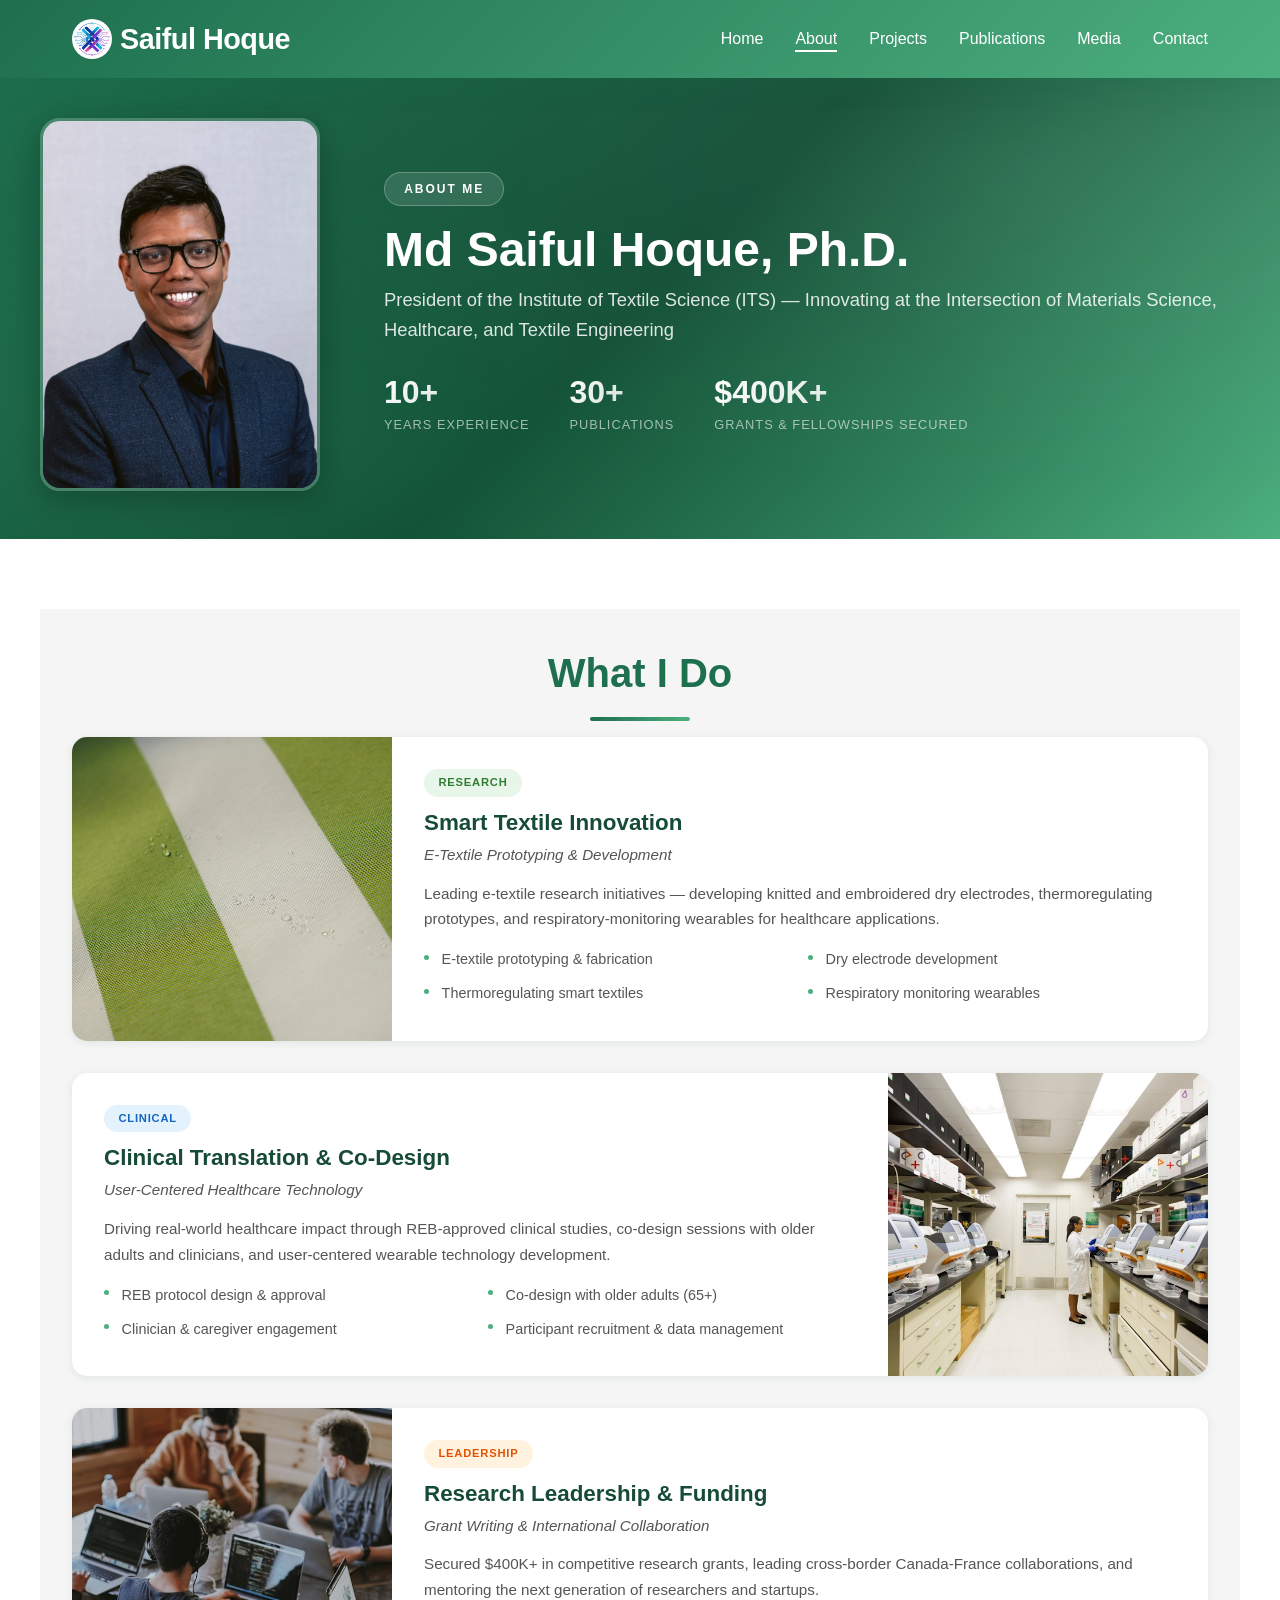
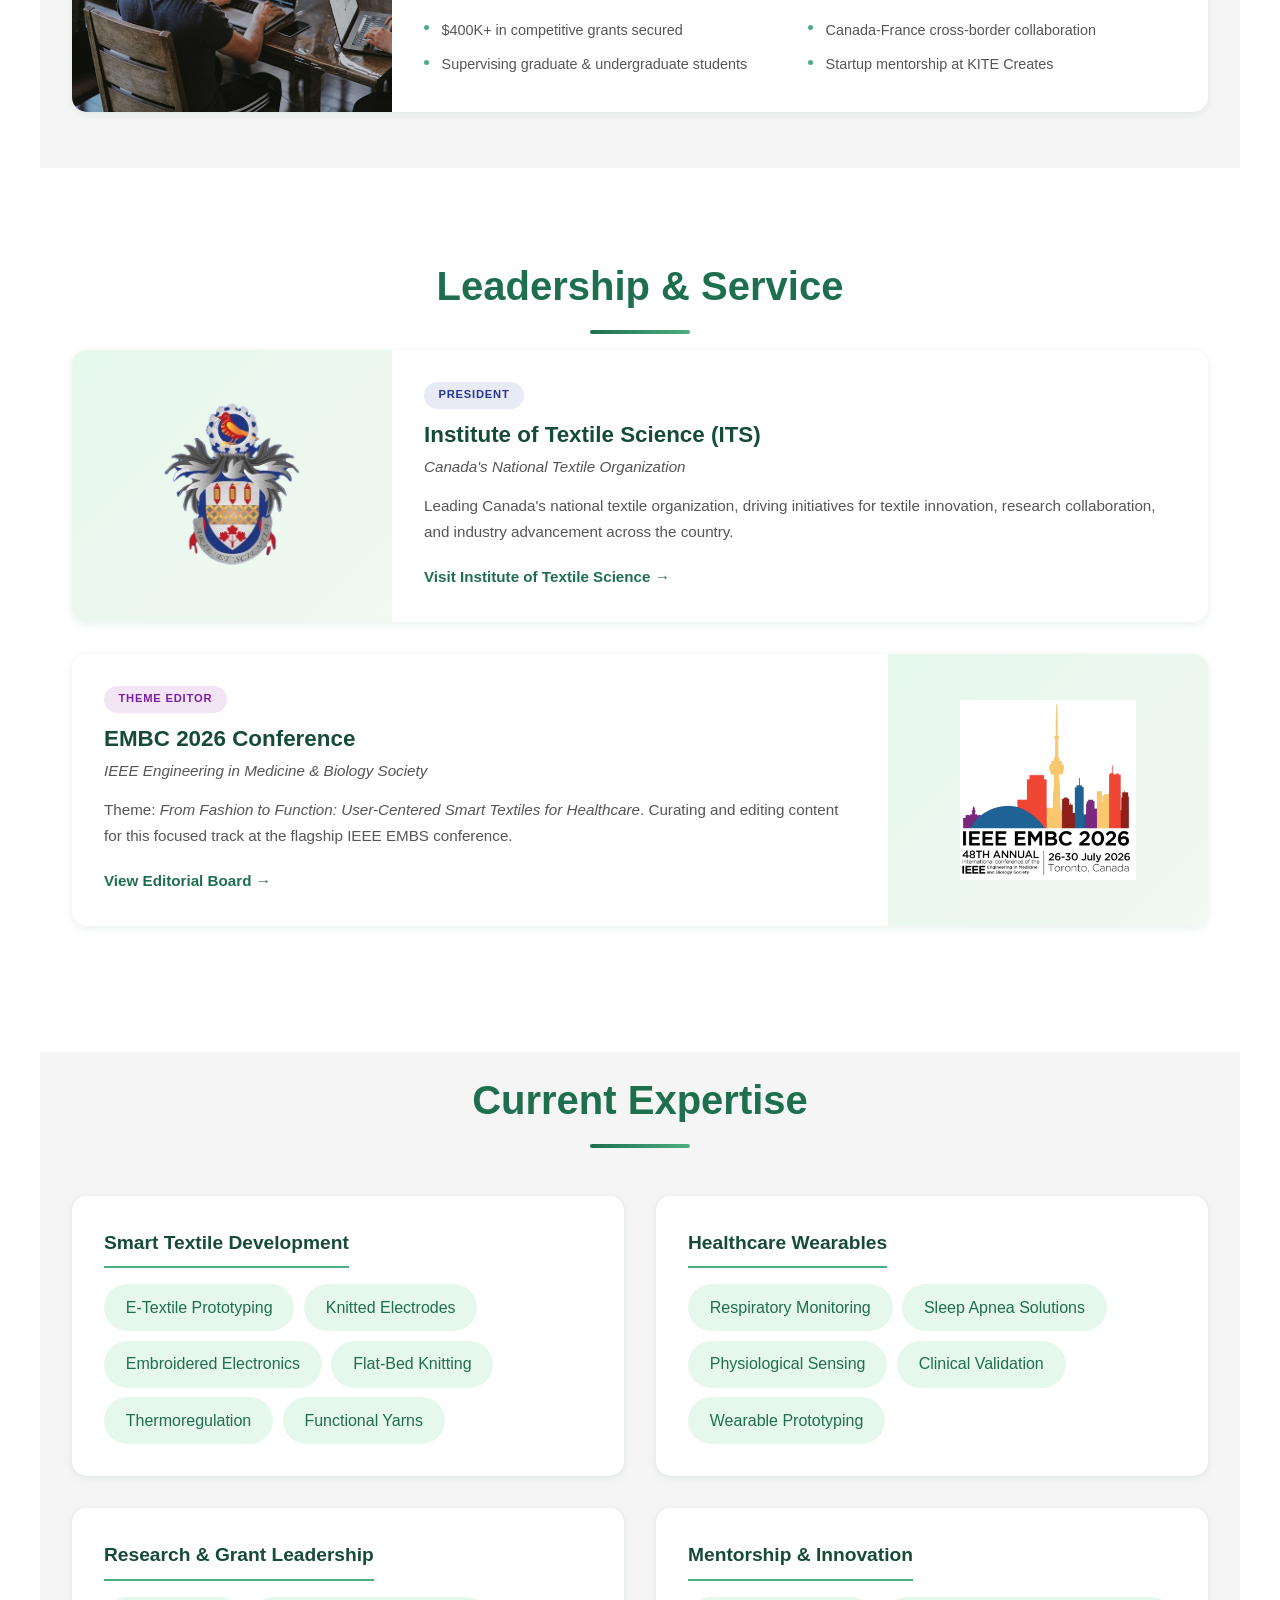
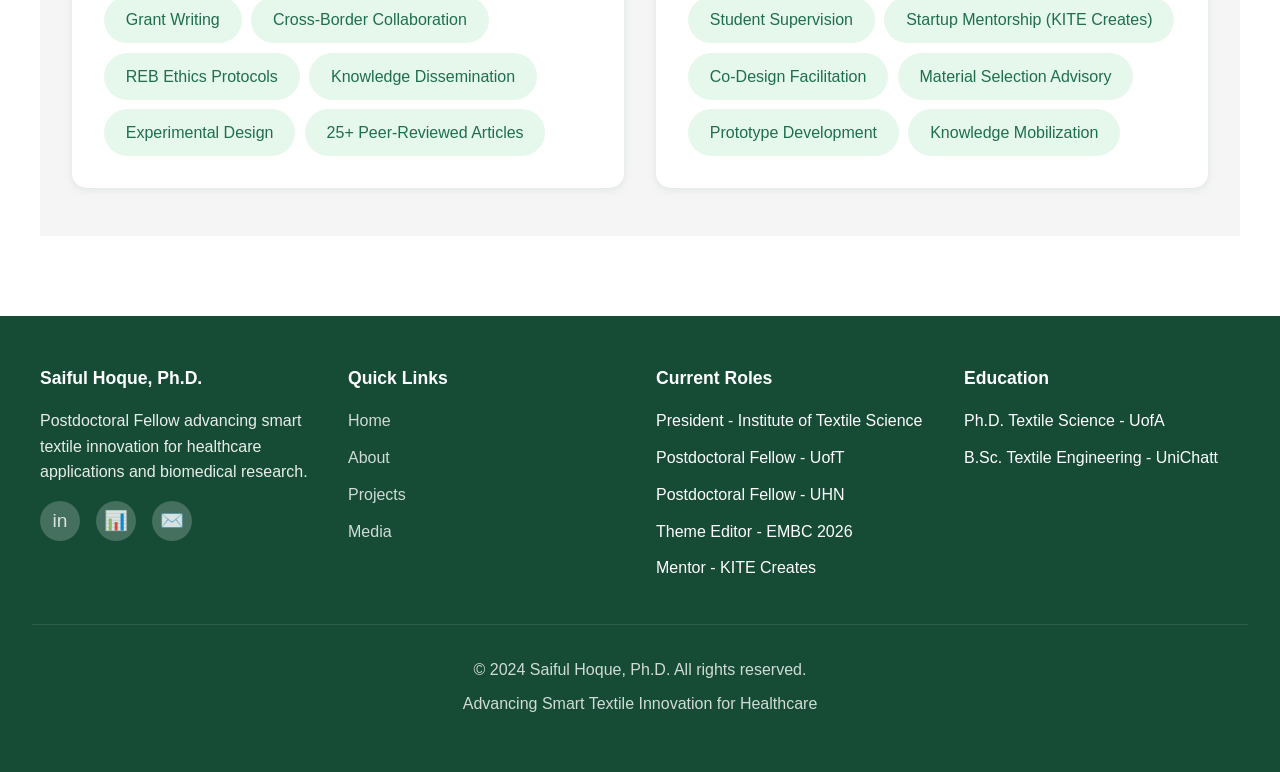
==== about.html @ e669c331 "Remove Research page and nav links" ====
<!DOCTYPE html>
<html lang="en">
<head>
    <meta charset="UTF-8">
    <meta name="viewport" content="width=device-width, initial-scale=1.0">
    <title>About - Saiful Hoque, Ph.D.</title>
    <link rel="stylesheet" href="styles.css">
</head>
<body>
    <header>
        <div class="header-container">
            <a href="index.html" class="logo" style="text-decoration: none; color: white;">
                <img src="images/logo.png" alt="Saiful Hoque Logo" class="logo-icon" style="width: 40px; height: 40px;">
                <span>Saiful Hoque</span>
            </a>
            <nav>
                <ul>
                    <li><a href="index.html">Home</a></li>
                    <li><a href="about.html" class="active">About</a></li>
                    <li><a href="projects.html">Projects</a></li>
                    <li><a href="publications.html">Publications</a></li>
                    <li><a href="media.html">Media</a></li>
                    <li><a href="contact.html">Contact</a></li>
                </ul>
            </nav>
            <div class="menu-toggle" id="menuToggle">
                <span></span>
                <span></span>
                <span></span>
            </div>
        </div>
    </header>

    <section class="about-hero">
        <div class="about-hero-content">
            <div class="about-hero-image">
                <img src="images/headshot.jpg" alt="Md Saiful Hoque, Ph.D.">
            </div>
            <div class="about-hero-text">
                <span class="about-hero-badge">About Me</span>
                <h1>Md Saiful Hoque, Ph.D.</h1>
                <p>President of the Institute of Textile Science (ITS) — Innovating at the Intersection of Materials Science, Healthcare, and Textile Engineering</p>
                <div class="about-hero-stats">
                    <div class="stat-item">
                        <span class="stat-number">10+</span>
                        <span class="stat-label">Years Experience</span>
                    </div>
                    <div class="stat-item">
                        <span class="stat-number">30+</span>
                        <span class="stat-label">Publications</span>
                    </div>
                    <div class="stat-item">
                        <span class="stat-number">$400K+</span>
                        <span class="stat-label">Grants & Fellowships Secured</span>
                    </div>
                </div>
            </div>
        </div>
    </section>

    <section class="about-section page-section">
        <h2 class="section-title">What I Do</h2>

        <div class="about-card">
            <div class="about-card-img">
                <img src="images/whatido-textile.jpg" alt="Smart textile fabric">
            </div>
            <div class="about-card-content">
                <span class="about-card-tag card-tag-research">Research</span>
                <h3>Smart Textile Innovation</h3>
                <p class="about-card-source">E-Textile Prototyping & Development</p>
                <p>Leading e-textile research initiatives — developing knitted and embroidered dry electrodes, thermoregulating prototypes, and respiratory-monitoring wearables for healthcare applications.</p>
                <ul>
                    <li>E-textile prototyping & fabrication</li>
                    <li>Dry electrode development</li>
                    <li>Thermoregulating smart textiles</li>
                    <li>Respiratory monitoring wearables</li>
                </ul>
            </div>
        </div>

        <div class="about-card">
            <div class="about-card-img">
                <img src="images/whatido-clinical.jpg" alt="Clinical research collaboration">
            </div>
            <div class="about-card-content">
                <span class="about-card-tag card-tag-clinical">Clinical</span>
                <h3>Clinical Translation & Co-Design</h3>
                <p class="about-card-source">User-Centered Healthcare Technology</p>
                <p>Driving real-world healthcare impact through REB-approved clinical studies, co-design sessions with older adults and clinicians, and user-centered wearable technology development.</p>
                <ul>
                    <li>REB protocol design & approval</li>
                    <li>Co-design with older adults (65+)</li>
                    <li>Clinician & caregiver engagement</li>
                    <li>Participant recruitment & data management</li>
                </ul>
            </div>
        </div>

        <div class="about-card">
            <div class="about-card-img">
                <img src="images/whatido-research.jpg" alt="Research collaboration">
            </div>
            <div class="about-card-content">
                <span class="about-card-tag card-tag-leadership">Leadership</span>
                <h3>Research Leadership & Funding</h3>
                <p class="about-card-source">Grant Writing & International Collaboration</p>
                <p>Secured $400K+ in competitive research grants, leading cross-border Canada-France collaborations, and mentoring the next generation of researchers and startups.</p>
                <ul>
                    <li>$400K+ in competitive grants secured</li>
                    <li>Canada-France cross-border collaboration</li>
                    <li>Supervising graduate & undergraduate students</li>
                    <li>Startup mentorship at KITE Creates</li>
                </ul>
            </div>
        </div>
    </section>

    <section class="leadership-section page-section">
        <h2 class="section-title">Leadership & Service</h2>

        <div class="about-card">
            <div class="about-card-img about-card-img-logo">
                <img src="images/its-logo.png" alt="Institute of Textile Science">
            </div>
            <div class="about-card-content">
                <span class="about-card-tag card-tag-president">President</span>
                <h3>Institute of Textile Science (ITS)</h3>
                <p class="about-card-source">Canada's National Textile Organization</p>
                <p>Leading Canada's national textile organization, driving initiatives for textile innovation, research collaboration, and industry advancement across the country.</p>
                <a href="https://www.textilesciences.com/" target="_blank" rel="noopener" class="about-card-link">Visit Institute of Textile Science →</a>
            </div>
        </div>

        <div class="about-card">
            <div class="about-card-img about-card-img-logo">
                <img src="images/embc-logo.png" alt="EMBC 2026">
            </div>
            <div class="about-card-content">
                <span class="about-card-tag card-tag-editor">Theme Editor</span>
                <h3>EMBC 2026 Conference</h3>
                <p class="about-card-source">IEEE Engineering in Medicine & Biology Society</p>
                <p>Theme: <em>From Fashion to Function: User-Centered Smart Textiles for Healthcare</em>. Curating and editing content for this focused track at the flagship IEEE EMBS conference.</p>
                <a href="https://embc.embs.org/2026/editorial-board/" target="_blank" rel="noopener" class="about-card-link">View Editorial Board →</a>
            </div>
        </div>
    </section>

    <section class="expertise-section page-section">
        <h2 class="section-title">Current Expertise</h2>
        <div class="expertise-grid">
            <div class="expertise-card">
                <h3>Smart Textile Development</h3>
                <div class="expertise-tags">
                    <span class="expertise-tag">E-Textile Prototyping</span>
                    <span class="expertise-tag">Knitted Electrodes</span>
                    <span class="expertise-tag">Embroidered Electronics</span>
                    <span class="expertise-tag">Flat-Bed Knitting</span>
                    <span class="expertise-tag">Thermoregulation</span>
                    <span class="expertise-tag">Functional Yarns</span>
                </div>
            </div>
            <div class="expertise-card">
                <h3>Healthcare Wearables</h3>
                <div class="expertise-tags">
                    <span class="expertise-tag">Respiratory Monitoring</span>
                    <span class="expertise-tag">Sleep Apnea Solutions</span>
                    <span class="expertise-tag">Physiological Sensing</span>
                    <span class="expertise-tag">Clinical Validation</span>
                    <span class="expertise-tag">Wearable Prototyping</span>
                </div>
            </div>
            <div class="expertise-card">
                <h3>Research & Grant Leadership</h3>
                <div class="expertise-tags">
                    <span class="expertise-tag">Grant Writing</span>
                    <span class="expertise-tag">Cross-Border Collaboration</span>
                    <span class="expertise-tag">REB Ethics Protocols</span>
                    <span class="expertise-tag">Knowledge Dissemination</span>
                    <span class="expertise-tag">Experimental Design</span>
                    <span class="expertise-tag">25+ Peer-Reviewed Articles</span>
                </div>
            </div>
            <div class="expertise-card">
                <h3>Mentorship & Innovation</h3>
                <div class="expertise-tags">
                    <span class="expertise-tag">Student Supervision</span>
                    <span class="expertise-tag">Startup Mentorship (KITE Creates)</span>
                    <span class="expertise-tag">Co-Design Facilitation</span>
                    <span class="expertise-tag">Material Selection Advisory</span>
                    <span class="expertise-tag">Prototype Development</span>
                    <span class="expertise-tag">Knowledge Mobilization</span>
                </div>
            </div>
        </div>
    </section>

    <footer>
        <div class="footer-container">
            <div class="footer-section">
                <h3>Saiful Hoque, Ph.D.</h3>
                <p style="margin-bottom: 1rem; opacity: 0.9;">Postdoctoral Fellow advancing smart textile innovation for healthcare applications and biomedical research.</p>
                <div class="social-links">
                    <a href="https://www.linkedin.com/in/saiful-hoque-ph-d-49674812a/" class="social-icon" title="LinkedIn">in</a>
                    <a href="https://scholar.google.ca/citations?user=ODAR890AAAAJ&hl=en&oi=ao" class="social-icon" title="Google Scholar">📊</a>
                    <a href="mailto:saiful.uofa@gmail.com" class="social-icon" title="Email">✉️</a>
                </div>
            </div>

            <div class="footer-section">
                <h3>Quick Links</h3>
                <ul>
                    <li><a href="index.html">Home</a></li>
                    <li><a href="about.html">About</a></li>
                    <li><a href="projects.html">Projects</a></li>
                    <li><a href="media.html">Media</a></li>
                </ul>
            </div>

            <div class="footer-section">
                <h3>Current Roles</h3>
                <ul>
                    <li>President - Institute of Textile Science</li>
                    <li>Postdoctoral Fellow - UofT</li>
                    <li>Postdoctoral Fellow - UHN</li>
                    <li>Theme Editor - EMBC 2026</li>
                    <li>Mentor - KITE Creates</li>
                </ul>
            </div>

            <div class="footer-section">
                <h3>Education</h3>
                <ul>
                    <li>Ph.D. Textile Science - UofA</li>
                    <li>B.Sc. Textile Engineering - UniChatt</li>
                </ul>
            </div>
        </div>

        <div class="footer-bottom">
            <p>&copy; 2024 Saiful Hoque, Ph.D. All rights reserved.</p>
            <p>Advancing Smart Textile Innovation for Healthcare</p>
        </div>
    </footer>

    <script src="scripts.js"></script>
</body>
</html>
---- styles.css ----
* {
    margin: 0;
    padding: 0;
    box-sizing: border-box;
}

:root {
    --primary-blue: #1E6F4E;
    --light-blue: #E6F7EC;
    --dark-blue: #164B36;
    --accent-blue: #4CAF7F;
    --white: #ffffff;
    --light-gray: #f5f5f5;
    --dark-gray: #333333;
    --border-gray: #e0e0e0;
    --success-green: #4caf50;
    --text-color: #333333;
    --shadow-sm: 0 2px 8px rgba(30, 111, 78, 0.1);
    --shadow-md: 0 8px 24px rgba(30, 111, 78, 0.15);
    --transition: all 0.3s ease;
}

html {
    scroll-behavior: smooth;
}

body {
    font-family: 'Segoe UI', Tahoma, Geneva, Verdana, sans-serif;
    line-height: 1.6;
    color: var(--text-color);
    overflow-x: hidden;
}

/* ==================== HEADER & NAVIGATION ==================== */
header {
    position: fixed;
    top: 0;
    width: 100%;
    background: linear-gradient(135deg, var(--primary-blue) 0%, var(--accent-blue) 100%);
    color: var(--white);
    z-index: 1000;
    box-shadow: var(--shadow-md);
    transition: var(--transition);
}

header.scrolled {
    padding: 0.5rem 0;
}

.header-container {
    max-width: 1200px;
    margin: 0 auto;
    padding: 1rem 2rem;
    display: flex;
    justify-content: space-between;
    align-items: center;
}

.logo {
    font-size: 1.8rem;
    font-weight: 700;
    letter-spacing: -0.5px;
    display: flex;
    align-items: center;
    gap: 0.5rem;
    cursor: pointer;
}

.logo-icon {
    width: 40px;
    height: 40px;
    border-radius: 50%;
}

nav ul {
    display: flex;
    list-style: none;
    gap: 2rem;
}

nav a {
    color: var(--white);
    text-decoration: none;
    font-size: 1rem;
    font-weight: 500;
    position: relative;
    transition: var(--transition);
}

nav a::after {
    content: '';
    position: absolute;
    bottom: -5px;
    left: 0;
    width: 0;
    height: 2px;
    background: var(--white);
    transition: var(--transition);
}

nav a:hover::after {
    width: 100%;
}

nav a.active::after {
    width: 100%;
}

.menu-toggle {
    display: none;
    flex-direction: column;
    cursor: pointer;
    gap: 5px;
}

.menu-toggle span {
    width: 25px;
    height: 3px;
    background: var(--white);
    border-radius: 3px;
    transition: var(--transition);
}

/* ==================== RESPONSIVE NAVIGATION ==================== */
@media (max-width: 768px) {
    .menu-toggle {
        display: flex;
    }

    nav {
        position: absolute;
        top: 100%;
        left: 0;
        right: 0;
        background: linear-gradient(135deg, var(--primary-blue) 0%, var(--accent-blue) 100%);
        max-height: 0;
        overflow: hidden;
        transition: var(--transition);
    }

    nav.active {
        max-height: 400px;
        padding: 1rem 0;
    }

    nav ul {
        flex-direction: column;
        gap: 0;
        padding: 0 2rem;
    }

    nav a {
        padding: 0.5rem 0;
        display: block;
    }

    nav a::after {
        display: none;
    }

    .menu-toggle.active span:nth-child(1) {
        transform: rotate(45deg) translate(8px, 8px);
    }

    .menu-toggle.active span:nth-child(2) {
        opacity: 0;
    }

    .menu-toggle.active span:nth-child(3) {
        transform: rotate(-45deg) translate(7px, -7px);
    }
}

/* ==================== PAGE SECTIONS ==================== */
.page-section {
    margin-top: 70px;
    padding: 4rem 2rem;
    max-width: 1200px;
    margin-left: auto;
    margin-right: auto;
}

.section-title {
    text-align: center;
    font-size: 2.5rem;
    margin-bottom: 1rem;
    color: var(--primary-blue);
    position: relative;
    padding-bottom: 1rem;
}

.section-title::after {
    content: '';
    position: absolute;
    bottom: 0;
    left: 50%;
    transform: translateX(-50%);
    width: 100px;
    height: 4px;
    background: linear-gradient(90deg, var(--primary-blue), var(--accent-blue));
    border-radius: 2px;
}

/* ==================== ABOUT HERO ==================== */
.about-hero {
    margin-top: 70px;
    background: linear-gradient(135deg, var(--primary-blue) 0%, #0d4a30 50%, var(--accent-blue) 100%);
    padding: 3rem 2rem;
    position: relative;
    overflow: hidden;
}

.about-hero::before {
    content: '';
    position: absolute;
    inset: 0;
    background:
        radial-gradient(ellipse at 80% 20%, rgba(255,255,255,0.08) 0%, transparent 60%),
        radial-gradient(ellipse at 20% 80%, rgba(76, 175, 128, 0.15) 0%, transparent 50%);
    pointer-events: none;
}

.about-hero-content {
    max-width: 1200px;
    margin: 0 auto;
    display: grid;
    grid-template-columns: 280px 1fr;
    gap: 4rem;
    align-items: center;
    position: relative;
    z-index: 1;
}

.about-hero-image img {
    width: 100%;
    max-width: 280px;
    aspect-ratio: 3/4;
    object-fit: cover;
    object-position: top center;
    border-radius: 20px;
    box-shadow: 0 8px 32px rgba(0,0,0,0.25);
    display: block;
    margin: 0 auto;
    border: 3px solid rgba(255,255,255,0.2);
    filter: brightness(1.15) contrast(1.05);
}

.about-hero-badge {
    display: inline-block;
    padding: 0.4rem 1.2rem;
    background: rgba(255,255,255,0.12);
    border: 1px solid rgba(255,255,255,0.25);
    border-radius: 50px;
    font-size: 0.75rem;
    font-weight: 600;
    text-transform: uppercase;
    letter-spacing: 2px;
    color: var(--white);
    margin-bottom: 1rem;
}

.about-hero-text h1 {
    font-size: 3rem;
    color: var(--white);
    margin-bottom: 0.5rem;
    line-height: 1.15;
}

.about-hero-text > p {
    font-size: 1.15rem;
    color: rgba(255,255,255,0.85);
    line-height: 1.6;
    margin-bottom: 2rem;
}

.about-hero-stats {
    display: flex;
    gap: 2.5rem;
    flex-wrap: wrap;
}

.about-hero-stats .stat-item {
    text-align: left;
}

.about-hero-stats .stat-number {
    font-size: 2rem;
    font-weight: 800;
    line-height: 1;
    margin-bottom: 0.2rem;
    background: linear-gradient(135deg, #fff, rgba(255,255,255,0.7));
    -webkit-background-clip: text;
    -webkit-text-fill-color: transparent;
    background-clip: text;
}

.about-hero-stats .stat-label {
    font-size: 0.8rem;
    text-transform: uppercase;
    letter-spacing: 1px;
    font-weight: 500;
    color: rgba(255,255,255,0.75);
}

/* ==================== ABOUT SECTION ==================== */
.about-section {
    background: var(--light-gray);
    padding-top: 2rem;
    padding-bottom: 1.5rem;
}

.about-card {
    background: var(--white);
    border-radius: 15px;
    overflow: hidden;
    box-shadow: var(--shadow-sm);
    transition: var(--transition);
    margin-bottom: 2rem;
    display: grid;
    grid-template-columns: 320px 1fr;
}

.about-card:hover {
    transform: translateY(-4px);
    box-shadow: var(--shadow-md);
}

.about-card-img {
    height: 100%;
    min-height: 260px;
    overflow: hidden;
    position: relative;
}

.about-card-img img {
    width: 100%;
    height: 100%;
    object-fit: cover;
    transition: var(--transition);
}

.about-card:hover .about-card-img img {
    transform: scale(1.05);
}

.about-card-img-logo {
    background: linear-gradient(135deg, var(--light-blue), rgba(76, 175, 80, 0.08));
    display: flex;
    align-items: center;
    justify-content: center;
    padding: 2rem;
}

.about-card-img-logo img {
    max-height: 180px;
    max-width: 90%;
    object-fit: contain;
}

.about-card-content {
    padding: 2rem;
    display: flex;
    flex-direction: column;
    justify-content: center;
}

.about-card-tag {
    display: inline-block;
    padding: 0.3rem 0.9rem;
    border-radius: 50px;
    font-size: 0.7rem;
    font-weight: 700;
    text-transform: uppercase;
    letter-spacing: 0.8px;
    margin-bottom: 0.7rem;
    align-self: flex-start;
}

.card-tag-research {
    background: #E8F5E9;
    color: #2E7D32;
}

.card-tag-clinical {
    background: #E3F2FD;
    color: #1565C0;
}

.card-tag-leadership {
    background: #FFF3E0;
    color: #E65100;
}

.card-tag-president {
    background: #E8EAF6;
    color: #283593;
}

.card-tag-editor {
    background: #F3E5F5;
    color: #7B1FA2;
}

.about-card-content h3 {
    font-size: 1.4rem;
    color: var(--dark-blue);
    margin-bottom: 0.3rem;
    line-height: 1.3;
}

.about-card-source {
    color: #888;
    font-size: 0.9rem;
    margin-bottom: 0.8rem;
    font-style: italic;
}

.about-card-content p {
    color: #555;
    font-size: 0.95rem;
    line-height: 1.7;
    margin-bottom: 0.8rem;
}

.about-card-content ul {
    list-style: none;
    padding: 0;
    margin: 0;
    display: grid;
    grid-template-columns: 1fr 1fr;
    gap: 0.3rem 1rem;
}

.about-card-content ul li {
    font-size: 0.9rem;
    color: #555;
    line-height: 1.6;
    padding: 0.2rem 0 0.2rem 1.1rem;
    position: relative;
}

.about-card-content ul li::before {
    content: '';
    position: absolute;
    left: 0;
    top: 0.6rem;
    width: 5px;
    height: 5px;
    background: var(--accent-blue);
    border-radius: 50%;
}

.about-card-link {
    color: var(--primary-blue);
    text-decoration: none;
    font-weight: 600;
    font-size: 0.95rem;
    display: inline-flex;
    align-items: center;
    gap: 0.3rem;
    transition: var(--transition);
    margin-top: 0.5rem;
}

.about-card-link:hover {
    color: var(--accent-blue);
    gap: 0.6rem;
}

/* Alternating layout */
.about-card:nth-of-type(even) {
    grid-template-columns: 1fr 320px;
}

.about-card:nth-of-type(even) .about-card-img {
    grid-column: 2;
    grid-row: 1;
}

.about-card:nth-of-type(even) .about-card-content {
    grid-column: 1;
    grid-row: 1;
}

/* ==================== LEADERSHIP SECTION ==================== */
.leadership-section {
    background: var(--white);
    padding-top: 1rem;
    padding-bottom: 1.5rem;
}

/* ==================== CURRENT EXPERTISE ==================== */
.expertise-section {
    background: var(--light-gray);
    padding-top: 1rem;
    padding-bottom: 3rem;
}

.expertise-grid {
    display: grid;
    grid-template-columns: repeat(2, 1fr);
    gap: 2rem;
    margin-top: 3rem;
}

.expertise-card {
    background: var(--white);
    border-radius: 15px;
    padding: 2rem;
    box-shadow: var(--shadow-sm);
    transition: var(--transition);
}

.expertise-card:hover {
    transform: translateY(-4px);
    box-shadow: var(--shadow-md);
    border-color: var(--accent-blue);
}

.expertise-card h3 {
    font-size: 1.2rem;
    color: var(--dark-blue);
    margin-bottom: 1rem;
    padding-bottom: 0.5rem;
    border-bottom: 2px solid var(--accent-blue);
    display: inline-block;
}

.expertise-tags {
    display: flex;
    flex-wrap: wrap;
    gap: 0.6rem;
}

.expertise-tag {
    background: var(--light-blue);
    color: var(--primary-blue);
    padding: 0.6rem 1.3rem;
    border-radius: 50px;
    font-size: 1rem;
    font-weight: 500;
    border: 1px solid transparent;
    transition: var(--transition);
}

.expertise-tag:hover {
    background: var(--primary-blue);
    color: var(--white);
    border-color: var(--primary-blue);
    transform: translateY(-2px);
}

/* ==================== RESPONSIVE ABOUT ==================== */
@media (max-width: 1024px) {
    .about-hero-content {
        grid-template-columns: 220px 1fr;
        gap: 3rem;
    }

    .about-card {
        grid-template-columns: 280px 1fr;
    }

    .about-card:nth-of-type(even) {
        grid-template-columns: 1fr 280px;
    }
}

@media (max-width: 768px) {
    .about-hero {
        padding: 2rem 1.5rem;
    }

    .about-hero-content {
        grid-template-columns: 1fr;
        gap: 2rem;
        text-align: center;
    }

    .about-hero-image {
        order: -1;
    }

    .about-hero-image img {
        max-width: 200px;
    }

    .about-hero-text h1 {
        font-size: 2.2rem;
    }

    .about-hero-text > p {
        font-size: 1rem;
    }

    .about-hero-stats {
        justify-content: center;
    }

    .about-hero-stats .stat-item {
        text-align: center;
    }

    .about-card {
        grid-template-columns: 1fr;
    }

    .about-card:nth-of-type(even) {
        grid-template-columns: 1fr;
    }

    .about-card:nth-of-type(even) .about-card-img {
        grid-column: 1;
    }

    .about-card:nth-of-type(even) .about-card-content {
        grid-column: 1;
    }

    .about-card-img {
        min-height: 200px;
    }

    .about-card-content {
        padding: 1.5rem;
    }

    .about-card-content h3 {
        font-size: 1.2rem;
    }

    .about-card-content ul {
        grid-template-columns: 1fr;
    }

    .expertise-grid {
        grid-template-columns: 1fr;
    }
}

/* ==================== PROJECTS GRID ==================== */
.projects-section {
    background: var(--light-gray);
}

.projects-container {
    max-width: 1200px;
    margin: 0 auto;
}

.projects-grid {
    display: grid;
    grid-template-columns: repeat(auto-fit, minmax(280px, 1fr));
    gap: 2.5rem;
    margin-top: 3rem;
}

.project-card {
    background: var(--white);
    border-radius: 15px;
    overflow: hidden;
    box-shadow: var(--shadow-sm);
    transition: var(--transition);
    display: flex;
    flex-direction: column;
}

.project-card:hover {
    transform: translateY(-10px);
    box-shadow: var(--shadow-md);
}

.project-icon {
    background: linear-gradient(135deg, var(--primary-blue), var(--accent-blue));
    color: var(--white);
    font-size: 3rem;
    height: 200px;
    display: flex;
    align-items: center;
    justify-content: center;
    position: relative;
    overflow: hidden;
}

.project-icon::before {
    content: '';
    position: absolute;
    top: -50%;
    right: -50%;
    width: 200px;
    height: 200px;
    background: rgba(255, 255, 255, 0.1);
    border-radius: 50%;
    transition: var(--transition);
}

.project-card:hover .project-icon::before {
    transform: translate(50%, 50%);
}

.project-info {
    padding: 1.5rem;
    flex-grow: 1;
    display: flex;
    flex-direction: column;
}

.project-info h3 {
    font-size: 1.3rem;
    margin-bottom: 0.5rem;
    color: var(--dark-blue);
}

.project-info p {
    color: #666;
    font-size: 0.95rem;
    margin-bottom: 1rem;
    flex-grow: 1;
}

/* ==================== RESEARCH EXPERTISE ==================== */
.research-section {
    background: var(--white);
}

.highlights-grid {
    display: grid;
    grid-template-columns: repeat(auto-fit, minmax(250px, 1fr));
    gap: 2rem;
    margin-top: 3rem;
}

.highlight-card {
    background: linear-gradient(135deg, var(--light-blue), rgba(255, 255, 255, 0.5));
    border: 2px solid var(--border-gray);
    border-radius: 15px;
    padding: 2rem;
    text-align: center;
    transition: var(--transition);
    position: relative;
    overflow: hidden;
}

.highlight-card::before {
    content: '';
    position: absolute;
    top: 0;
    left: 0;
    right: 0;
    height: 4px;
    background: linear-gradient(90deg, var(--primary-blue), var(--accent-blue));
    transform: scaleX(0);
    transform-origin: left;
    transition: var(--transition);
}

.highlight-card:hover {
    border-color: var(--accent-blue);
    box-shadow: var(--shadow-md);
}

.highlight-card:hover::before {
    transform: scaleX(1);
}

.highlight-icon {
    font-size: 3rem;
    margin-bottom: 1rem;
}

.highlight-card h3 {
    font-size: 1.3rem;
    margin-bottom: 0.8rem;
    color: var(--dark-blue);
}

.highlight-card p {
    color: #666;
    line-height: 1.6;
}

/* ==================== PUBLICATIONS SECTION ==================== */
.publications-section {
    background: var(--white);
}

.publications-grid {
    display: grid;
    grid-template-columns: repeat(auto-fit, minmax(280px, 1fr));
    gap: 2rem;
    margin-top: 3rem;
}

.pub-card {
    background: linear-gradient(135deg, var(--light-blue), rgba(255, 255, 255, 0.5));
    border: 2px solid var(--border-gray);
    border-radius: 12px;
    padding: 1.5rem;
    transition: var(--transition);
    cursor: pointer;
}

.pub-card:hover {
    border-color: var(--primary-blue);
    box-shadow: var(--shadow-md);
    transform: translateY(-5px);
}

.pub-icon {
    font-size: 2.5rem;
    margin-bottom: 1rem;
}

.pub-card h3 {
    font-size: 1.1rem;
    margin-bottom: 0.8rem;
    color: var(--dark-blue);
    line-height: 1.4;
}

.pub-journal {
    color: #666;
    font-size: 0.9rem;
    margin: 0;
}

/* ==================== CONTACT SECTION ==================== */
.contact {
    background: linear-gradient(135deg, var(--primary-blue) 0%, var(--accent-blue) 100%);
    color: var(--white);
    padding: 4rem 2rem !important;
    margin-top: 0 !important;
}

.contact-container {
    max-width: 1200px;
    margin: 0 auto;
}

.contact-title {
    text-align: center;
    font-size: 2.5rem;
    margin-bottom: 1rem;
    color: var(--white);
}

.contact-title::after {
    content: '';
    display: block;
    width: 100px;
    height: 4px;
    background: rgba(255, 255, 255, 0.5);
    border-radius: 2px;
    margin: 1rem auto 3rem;
}

.contact-content {
    display: grid;
    grid-template-columns: 1fr 1fr;
    gap: 3rem;
    align-items: start;
}

.contact-form {
    background: rgba(255, 255, 255, 0.1);
    padding: 2rem;
    border-radius: 15px;
    backdrop-filter: blur(10px);
    border: 1px solid rgba(255, 255, 255, 0.2);
}

.form-group {
    margin-bottom: 1.5rem;
}

.form-group label {
    display: block;
    margin-bottom: 0.5rem;
    font-weight: 600;
    font-size: 0.95rem;
}

.form-group input,
.form-group textarea {
    width: 100%;
    padding: 0.8rem;
    border: none;
    border-radius: 8px;
    font-size: 1rem;
    font-family: inherit;
    transition: var(--transition);
    background: var(--white);
    color: var(--text-color);
}

.form-group input:focus,
.form-group textarea:focus {
    outline: none;
    box-shadow: 0 0 0 3px rgba(255, 255, 255, 0.3);
}

.form-group textarea {
    resize: vertical;
    min-height: 120px;
}

.submit-button {
    width: 100%;
    padding: 0.9rem;
    background: var(--white);
    color: var(--primary-blue);
    border: none;
    border-radius: 8px;
    font-size: 1rem;
    font-weight: 600;
    cursor: pointer;
    transition: var(--transition);
}

.submit-button:hover {
    transform: translateY(-2px);
    box-shadow: 0 8px 20px rgba(0, 0, 0, 0.2);
}

.contact-info {
    display: flex;
    flex-direction: column;
    gap: 2rem;
}

.info-item {
    display: flex;
    gap: 1.5rem;
    align-items: flex-start;
}

.info-icon {
    width: 50px;
    height: 50px;
    background: rgba(255, 255, 255, 0.2);
    border-radius: 50%;
    display: flex;
    align-items: center;
    justify-content: center;
    font-size: 1.5rem;
    flex-shrink: 0;
}

.info-item h4 {
    font-size: 1.1rem;
    margin-bottom: 0.3rem;
}

.info-item p {
    opacity: 0.9;
}

.info-item a {
    color: var(--white);
    text-decoration: underline;
    transition: var(--transition);
}

.info-item a:hover {
    opacity: 0.8;
}

@media (max-width: 768px) {
    .contact {
        padding: 3rem 1.5rem !important;
    }

    .contact-content {
        grid-template-columns: 1fr;
        gap: 2rem;
    }

    .contact-title {
        font-size: 2rem;
    }
}

/* ==================== FOOTER ==================== */
footer {
    background: var(--dark-blue);
    color: var(--white);
    padding: 3rem 2rem;
    margin-top: 5rem;
}

.footer-container {
    max-width: 1200px;
    margin: 0 auto;
    display: grid;
    grid-template-columns: repeat(auto-fit, minmax(250px, 1fr));
    gap: 2rem;
    margin-bottom: 2rem;
}

.footer-section h3 {
    margin-bottom: 1rem;
    font-size: 1.1rem;
}

.footer-section ul {
    list-style: none;
}

.footer-section ul li {
    margin-bottom: 0.7rem;
}

.footer-section a {
    color: rgba(255, 255, 255, 0.8);
    text-decoration: none;
    transition: var(--transition);
}

.footer-section a:hover {
    color: var(--white);
}

.social-links {
    display: flex;
    gap: 1rem;
    margin-top: 1rem;
}

.social-icon {
    width: 40px;
    height: 40px;
    background: rgba(255, 255, 255, 0.2);
    border-radius: 50%;
    display: flex;
    align-items: center;
    justify-content: center;
    color: var(--white);
    text-decoration: none;
    transition: var(--transition);
    font-size: 1.2rem;
}

.social-icon:hover {
    background: var(--accent-blue);
    transform: translateY(-3px);
}

.footer-bottom {
    border-top: 1px solid rgba(255, 255, 255, 0.1);
    padding-top: 2rem;
    text-align: center;
}

.footer-bottom p {
    opacity: 0.8;
    margin-bottom: 0.5rem;
}

@media (max-width: 768px) {
    footer {
        padding: 2rem 1.5rem;
    }

    .footer-container {
        grid-template-columns: 1fr;
    }
}

/* ==================== ANIMATIONS ==================== */
@keyframes float {
    0%, 100% {
        transform: translateY(0px);
    }
    50% {
        transform: translateY(-20px);
    }
}

@keyframes slideInDown {
    from {
        opacity: 0;
        transform: translateY(-30px);
    }
    to {
        opacity: 1;
        transform: translateY(0);
    }
}

@keyframes slideInUp {
    from {
        opacity: 0;
        transform: translateY(30px);
    }
    to {
        opacity: 1;
        transform: translateY(0);
    }
}

/* ==================== MEDIA HERO ==================== */
.media-hero {
    margin-top: 70px;
    position: relative;
    min-height: 380px;
    display: flex;
    align-items: center;
    justify-content: center;
    background: linear-gradient(135deg, var(--primary-blue) 0%, #0d4a30 50%, var(--accent-blue) 100%);
    overflow: hidden;
    padding: 5rem 2rem;
}

.media-hero::before {
    content: '';
    position: absolute;
    inset: 0;
    background:
        radial-gradient(ellipse at 20% 50%, rgba(255,255,255,0.08) 0%, transparent 60%),
        radial-gradient(ellipse at 80% 20%, rgba(255,255,255,0.05) 0%, transparent 50%),
        radial-gradient(ellipse at 50% 80%, rgba(76, 175, 128, 0.2) 0%, transparent 50%);
    pointer-events: none;
}

.media-hero::after {
    content: '';
    position: absolute;
    inset: 0;
    background-image:
        repeating-linear-gradient(45deg, transparent, transparent 40px, rgba(255,255,255,0.02) 40px, rgba(255,255,255,0.02) 41px);
    pointer-events: none;
}

.media-hero-content {
    position: relative;
    text-align: center;
    color: var(--white);
    max-width: 800px;
    z-index: 1;
    animation: slideInUp 0.6s ease-out;
}

.media-hero-badge {
    display: inline-block;
    padding: 0.5rem 1.5rem;
    background: rgba(255,255,255,0.12);
    border: 1px solid rgba(255,255,255,0.25);
    border-radius: 50px;
    font-size: 0.8rem;
    font-weight: 600;
    text-transform: uppercase;
    letter-spacing: 2px;
    margin-bottom: 1.5rem;
}

.media-hero-content h1 {
    font-size: 3.2rem;
    font-weight: 800;
    margin-bottom: 1rem;
    line-height: 1.15;
}

.media-hero-content > p {
    font-size: 1.15rem;
    opacity: 0.9;
    max-width: 600px;
    margin: 0 auto 2.5rem;
    line-height: 1.7;
}

.media-stats {
    display: flex;
    justify-content: center;
    gap: 3rem;
    flex-wrap: wrap;
}

.stat-item {
    text-align: center;
}

.stat-number {
    display: block;
    font-size: 2.4rem;
    font-weight: 800;
    line-height: 1;
    margin-bottom: 0.3rem;
    background: linear-gradient(135deg, #fff, rgba(255,255,255,0.7));
    -webkit-background-clip: text;
    -webkit-text-fill-color: transparent;
    background-clip: text;
}

.stat-label {
    font-size: 0.85rem;
    opacity: 0.8;
    text-transform: uppercase;
    letter-spacing: 1.5px;
    font-weight: 500;
}

/* ==================== MEDIA TAGS ==================== */
.media-tag {
    display: inline-block;
    padding: 0.3rem 0.9rem;
    border-radius: 50px;
    font-size: 0.7rem;
    font-weight: 700;
    text-transform: uppercase;
    letter-spacing: 0.8px;
    margin-bottom: 0.7rem;
    align-self: flex-start;
}

.media-tag.feature-tag {
    background: #E3F2FD;
    color: #1565C0;
}

.media-tag.research-tag {
    background: #E8F5E9;
    color: #2E7D32;
}

.media-tag.podcast-tag {
    background: #FFF3E0;
    color: #E65100;
}

.media-tag.interview-tag {
    background: #F3E5F5;
    color: #7B1FA2;
}

.media-tag.magazine-tag {
    background: #FFF8E1;
    color: #F57F17;
}

.media-tag.collab-tag {
    background: #E0F7FA;
    color: #00695C;
}

.media-tag.video-tag {
    background: #FFEBEE;
    color: #C62828;
}

.media-tag.spotlight-tag {
    background: #E8EAF6;
    color: #283593;
}

/* ==================== MEDIA PAGE ==================== */
.media-section {
    background: var(--light-gray);
}

.media-intro {
    text-align: center;
    color: #666;
    font-size: 1.1rem;
    margin-bottom: 3rem;
    max-width: 700px;
    margin-left: auto;
    margin-right: auto;
}

.media-category {
    margin-bottom: 4rem;
}

.media-category-title {
    font-size: 1.8rem;
    color: var(--dark-blue);
    margin-bottom: 2rem;
    padding-bottom: 0.5rem;
    border-bottom: 3px solid var(--accent-blue);
    display: inline-block;
}

.media-card {
    background: var(--white);
    border-radius: 15px;
    overflow: hidden;
    box-shadow: var(--shadow-sm);
    transition: var(--transition);
    margin-bottom: 2rem;
    display: grid;
    grid-template-columns: 350px 1fr;
}

.media-card:hover {
    transform: translateY(-5px);
    box-shadow: var(--shadow-md);
}

.media-card.featured {
    border-left: 5px solid var(--accent-blue);
}

.media-thumbnail {
    height: 100%;
    min-height: 250px;
    overflow: hidden;
    position: relative;
    background: linear-gradient(135deg, var(--light-blue), rgba(76, 175, 80, 0.1));
}

.media-thumbnail img {
    width: 100%;
    height: 100%;
    object-fit: contain;
    transition: var(--transition);
    background: var(--light-blue);
}

.media-card:hover .media-thumbnail img {
    transform: scale(1.05);
}

/* Alternating card layout — even cards have image on the right */
.media-category .media-card:nth-of-type(even) {
    grid-template-columns: 1fr 350px;
}

.media-category .media-card:nth-of-type(even) .media-thumbnail {
    grid-column: 2;
    grid-row: 1;
}

.media-category .media-card:nth-of-type(even) .media-content {
    grid-column: 1;
    grid-row: 1;
}

.media-thumbnail iframe {
    width: 100%;
    height: 100%;
    min-height: 250px;
    border: none;
}

.media-content {
    padding: 2rem;
    display: flex;
    flex-direction: column;
    justify-content: center;
}

.media-date {
    font-size: 0.85rem;
    color: var(--accent-blue);
    font-weight: 600;
    text-transform: uppercase;
    letter-spacing: 0.5px;
    margin-bottom: 0.5rem;
}

.media-content h3 {
    font-size: 1.4rem;
    color: var(--dark-blue);
    margin-bottom: 0.5rem;
    line-height: 1.3;
}

.media-source {
    color: #888;
    font-size: 0.9rem;
    margin-bottom: 1rem;
    font-style: italic;
}

.media-content p {
    color: #555;
    line-height: 1.7;
    margin-bottom: 1.5rem;
}

.media-link {
    color: var(--primary-blue);
    text-decoration: none;
    font-weight: 600;
    font-size: 1rem;
    transition: var(--transition);
    display: inline-flex;
    align-items: center;
    gap: 0.3rem;
}

.media-link:hover {
    color: var(--accent-blue);
    gap: 0.6rem;
}

@media (max-width: 850px) {
    .media-hero {
        min-height: 320px;
        padding: 4rem 1.5rem;
    }

    .media-hero-content h1 {
        font-size: 2.4rem;
    }

    .media-hero-content > p {
        font-size: 1rem;
    }

    .media-stats {
        gap: 2rem;
    }

    .stat-number {
        font-size: 2rem;
    }
}

@media (max-width: 768px) {
    .media-card {
        grid-template-columns: 1fr;
    }

    /* Reset alternating layout on mobile */
    .media-category .media-card:nth-of-type(even) {
        grid-template-columns: 1fr;
    }

    .media-category .media-card:nth-of-type(even) .media-thumbnail {
        grid-column: 1;
    }

    .media-category .media-card:nth-of-type(even) .media-content {
        grid-column: 1;
    }

    .media-thumbnail {
        min-height: 200px;
    }

    .media-content {
        padding: 1.5rem;
    }

    .media-content h3 {
        font-size: 1.2rem;
    }

    .media-category-title {
        font-size: 1.5rem;
    }

    .media-hero {
        min-height: 280px;
        padding: 3rem 1.2rem;
    }

    .media-hero-content h1 {
        font-size: 1.8rem;
    }

    .media-hero-content > p {
        font-size: 0.95rem;
        margin-bottom: 1.5rem;
    }

    .media-hero-badge {
        font-size: 0.7rem;
        padding: 0.4rem 1rem;
        margin-bottom: 1rem;
    }

    .media-stats {
        gap: 1.5rem;
    }

    .stat-number {
        font-size: 1.6rem;
    }

    .stat-label {
        font-size: 0.75rem;
    }
}

/* ==================== UTILITIES ==================== */
.text-center {
    text-align: center;
}

ul {
    list-style: none;
}
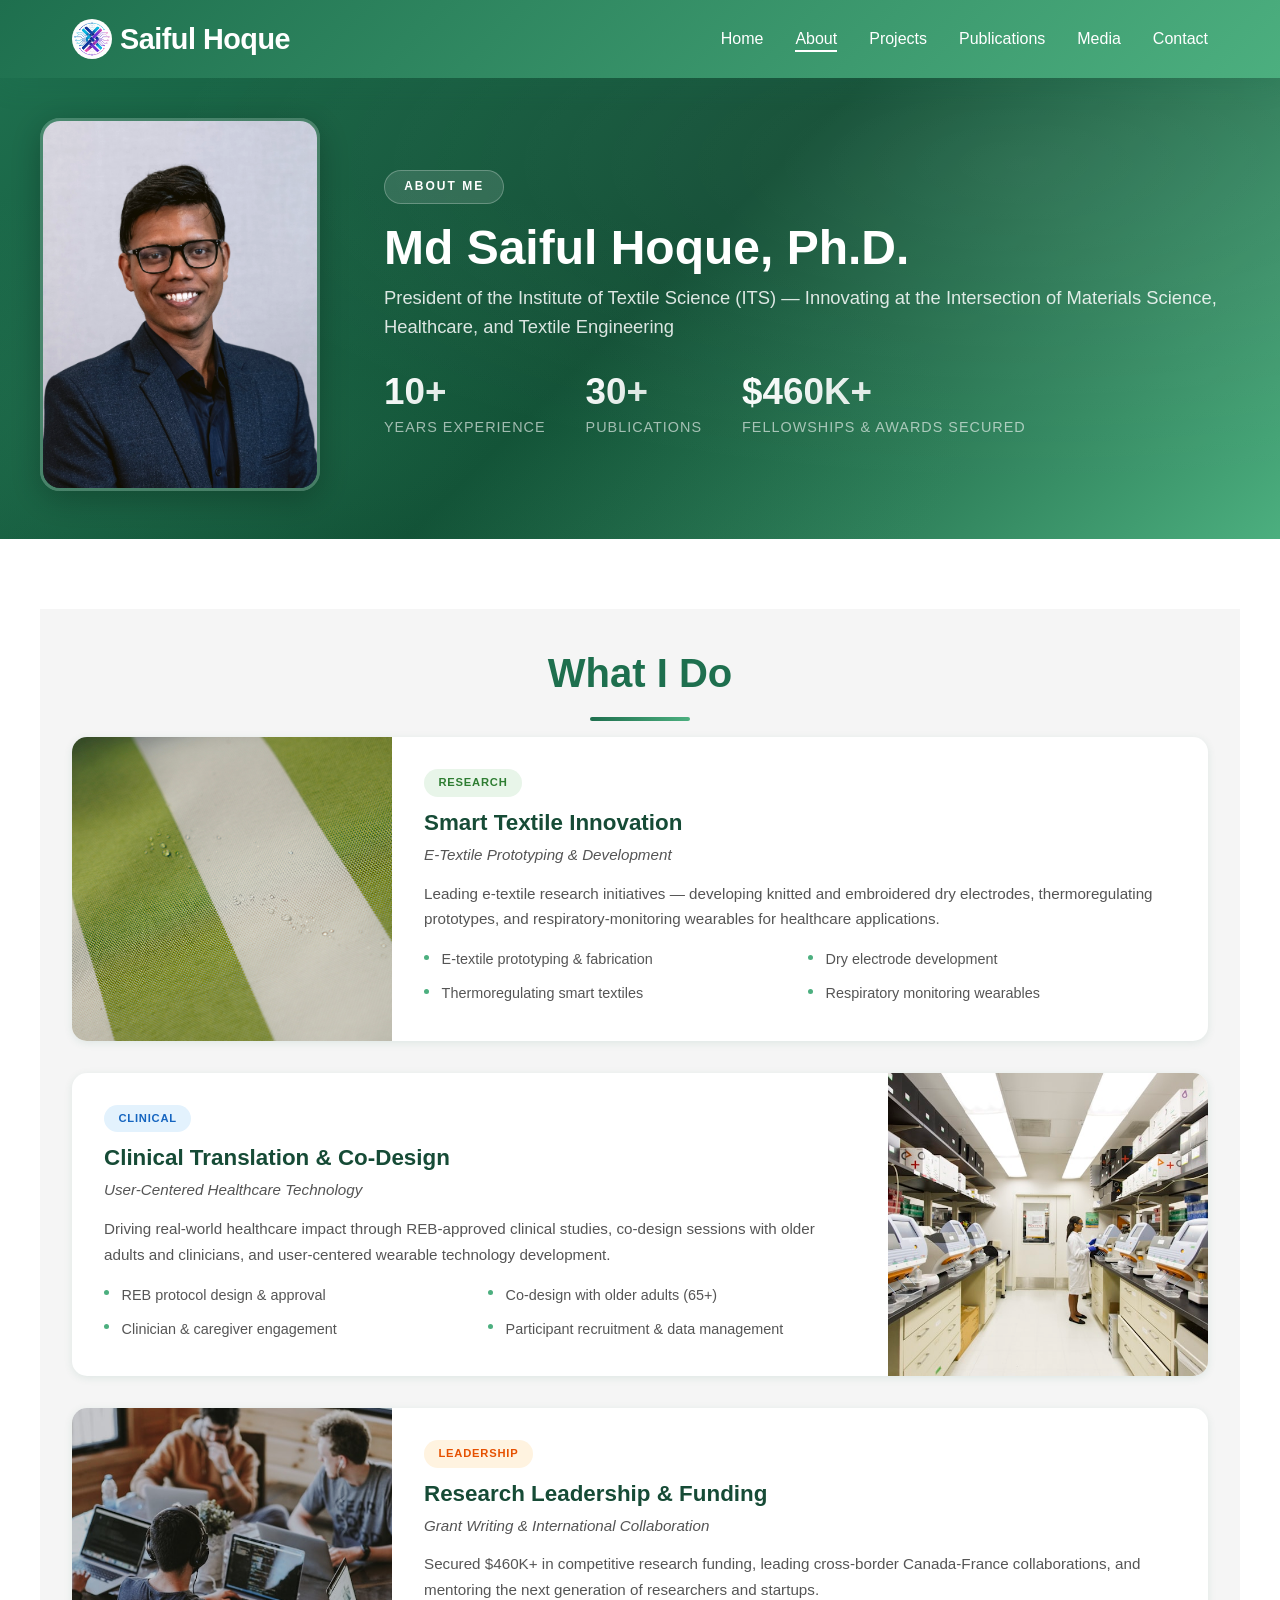
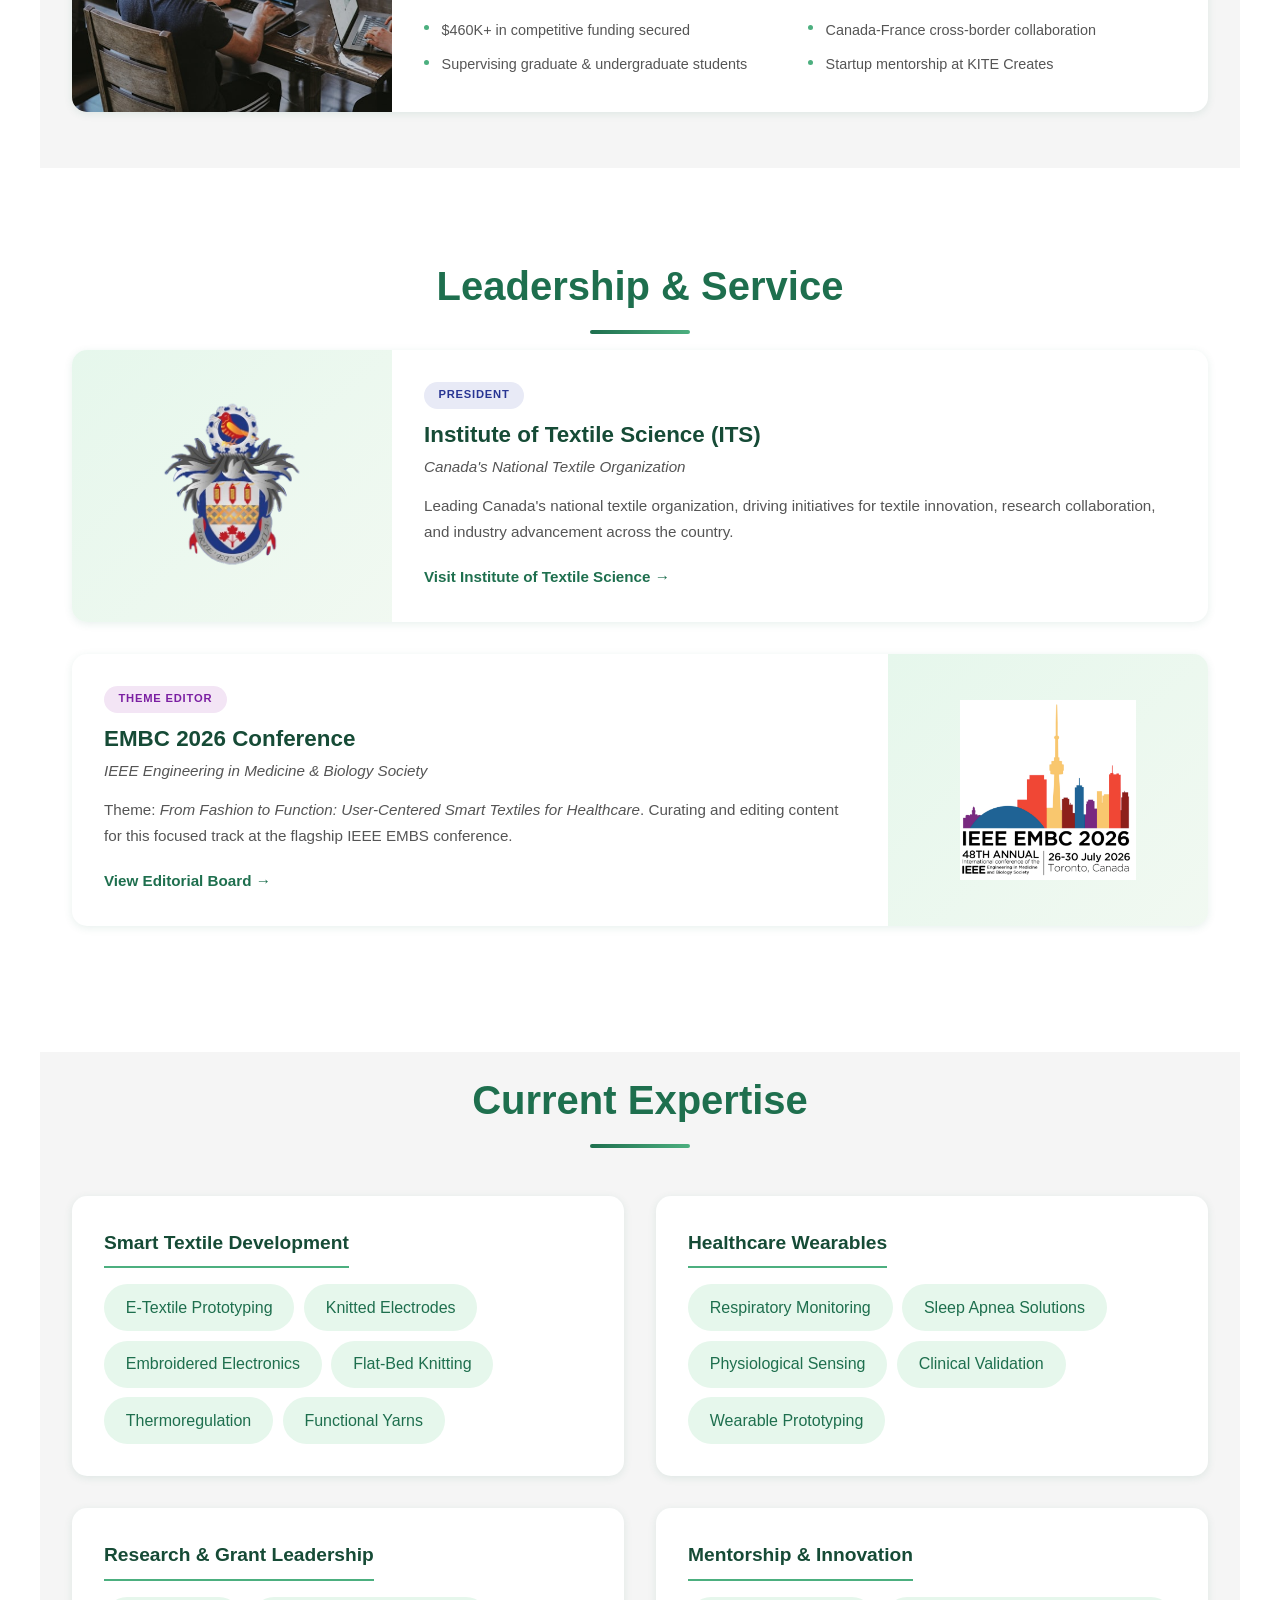
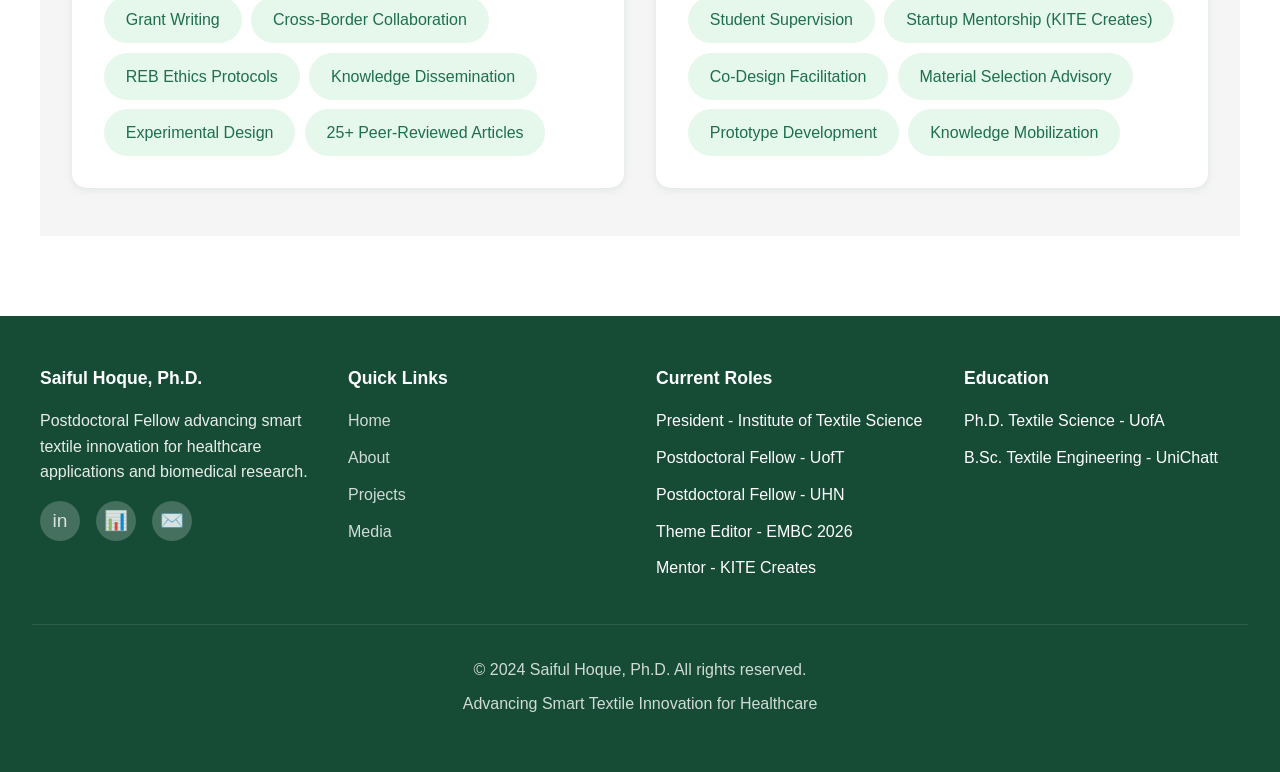
==== commit b0c25f76: "Redesign Publications page with hero banner, real papers, awards grid, and updated certifications" ====
--- a/about.html
+++ b/about.html
@@ -50,8 +50,8 @@
                         <span class="stat-label">Publications</span>
                     </div>
                     <div class="stat-item">
-                        <span class="stat-number">$400K+</span>
-                        <span class="stat-label">Grants & Fellowships Secured</span>
+                        <span class="stat-number">$460K+</span>
+                        <span class="stat-label">Fellowships & Awards Secured</span>
                     </div>
                 </div>
             </div>
@@ -105,9 +105,9 @@
                 <span class="about-card-tag card-tag-leadership">Leadership</span>
                 <h3>Research Leadership & Funding</h3>
                 <p class="about-card-source">Grant Writing & International Collaboration</p>
-                <p>Secured $400K+ in competitive research grants, leading cross-border Canada-France collaborations, and mentoring the next generation of researchers and startups.</p>
-                <ul>
-                    <li>$400K+ in competitive grants secured</li>
+                <p>Secured $460K+ in competitive research funding, leading cross-border Canada-France collaborations, and mentoring the next generation of researchers and startups.</p>
+                <ul>
+                    <li>$460K+ in competitive funding secured</li>
                     <li>Canada-France cross-border collaboration</li>
                     <li>Supervising graduate & undergraduate students</li>
                     <li>Startup mentorship at KITE Creates</li>
--- a/styles.css
+++ b/styles.css
@@ -284,7 +284,7 @@
 }
 
 .about-hero-stats .stat-number {
-    font-size: 2rem;
+    font-size: 2.3rem;
     font-weight: 800;
     line-height: 1;
     margin-bottom: 0.2rem;
@@ -295,7 +295,7 @@
 }
 
 .about-hero-stats .stat-label {
-    font-size: 0.8rem;
+    font-size: 0.9rem;
     text-transform: uppercase;
     letter-spacing: 1px;
     font-weight: 500;
@@ -777,51 +777,6 @@
 .highlight-card p {
     color: #666;
     line-height: 1.6;
-}
-
-/* ==================== PUBLICATIONS SECTION ==================== */
-.publications-section {
-    background: var(--white);
-}
-
-.publications-grid {
-    display: grid;
-    grid-template-columns: repeat(auto-fit, minmax(280px, 1fr));
-    gap: 2rem;
-    margin-top: 3rem;
-}
-
-.pub-card {
-    background: linear-gradient(135deg, var(--light-blue), rgba(255, 255, 255, 0.5));
-    border: 2px solid var(--border-gray);
-    border-radius: 12px;
-    padding: 1.5rem;
-    transition: var(--transition);
-    cursor: pointer;
-}
-
-.pub-card:hover {
-    border-color: var(--primary-blue);
-    box-shadow: var(--shadow-md);
-    transform: translateY(-5px);
-}
-
-.pub-icon {
-    font-size: 2.5rem;
-    margin-bottom: 1rem;
-}
-
-.pub-card h3 {
-    font-size: 1.1rem;
-    margin-bottom: 0.8rem;
-    color: var(--dark-blue);
-    line-height: 1.4;
-}
-
-.pub-journal {
-    color: #666;
-    font-size: 0.9rem;
-    margin: 0;
 }
 
 /* ==================== CONTACT SECTION ==================== */
@@ -1181,7 +1136,7 @@
 
 .stat-number {
     display: block;
-    font-size: 2.4rem;
+    font-size: 2.7rem;
     font-weight: 800;
     line-height: 1;
     margin-bottom: 0.3rem;
@@ -1192,7 +1147,7 @@
 }
 
 .stat-label {
-    font-size: 0.85rem;
+    font-size: 0.95rem;
     opacity: 0.8;
     text-transform: uppercase;
     letter-spacing: 1.5px;
@@ -1202,9 +1157,9 @@
 /* ==================== MEDIA TAGS ==================== */
 .media-tag {
     display: inline-block;
-    padding: 0.3rem 0.9rem;
+    padding: 0.35rem 1rem;
     border-radius: 50px;
-    font-size: 0.7rem;
+    font-size: 0.8rem;
     font-weight: 700;
     text-transform: uppercase;
     letter-spacing: 0.8px;
@@ -1484,6 +1439,397 @@
     }
 }
 
+/* ==================== PUBLICATIONS HERO ==================== */
+.publication-hero {
+    margin-top: 70px;
+    position: relative;
+    min-height: 380px;
+    display: flex;
+    align-items: center;
+    justify-content: center;
+    background: linear-gradient(135deg, var(--primary-blue) 0%, #0d4a30 50%, var(--accent-blue) 100%);
+    overflow: hidden;
+    padding: 5rem 2rem;
+}
+
+.publication-hero::before {
+    content: '';
+    position: absolute;
+    inset: 0;
+    background:
+        radial-gradient(ellipse at 20% 50%, rgba(255,255,255,0.08) 0%, transparent 60%),
+        radial-gradient(ellipse at 80% 20%, rgba(255,255,255,0.05) 0%, transparent 50%),
+        radial-gradient(ellipse at 50% 80%, rgba(76, 175, 128, 0.2) 0%, transparent 50%);
+    pointer-events: none;
+}
+
+.publication-hero::after {
+    content: '';
+    position: absolute;
+    inset: 0;
+    background-image:
+        repeating-linear-gradient(45deg, transparent, transparent 40px, rgba(255,255,255,0.02) 40px, rgba(255,255,255,0.02) 41px);
+    pointer-events: none;
+}
+
+.publication-hero-content {
+    position: relative;
+    text-align: center;
+    color: var(--white);
+    max-width: 800px;
+    z-index: 1;
+    animation: slideInUp 0.6s ease-out;
+}
+
+.pub-hero-badge {
+    display: inline-block;
+    padding: 0.6rem 1.8rem;
+    background: rgba(255,255,255,0.12);
+    border: 1px solid rgba(255,255,255,0.25);
+    border-radius: 50px;
+    font-size: 0.9rem;
+    font-weight: 600;
+    text-transform: uppercase;
+    letter-spacing: 2px;
+    margin-bottom: 1.5rem;
+}
+
+.publication-hero-content h1 {
+    font-size: 2.8rem;
+    font-weight: 800;
+    margin-bottom: 1rem;
+    line-height: 1.15;
+}
+
+.publication-hero-content > p {
+    font-size: 1.3rem;
+    opacity: 0.9;
+    max-width: 650px;
+    margin: 0 auto 2.5rem;
+    line-height: 1.7;
+}
+
+.pub-section {
+    background: var(--light-gray);
+    padding-bottom: 1.5rem;
+}
+
+/* ==================== PUBLICATION CARDS ==================== */
+.pub-card {
+    background: var(--white);
+    border-radius: 15px;
+    overflow: hidden;
+    box-shadow: var(--shadow-sm);
+    transition: var(--transition);
+    margin-bottom: 2rem;
+    display: grid;
+    grid-template-columns: 320px 1fr;
+}
+
+.pub-card:hover {
+    transform: translateY(-4px);
+    box-shadow: var(--shadow-md);
+}
+
+.pub-card:nth-of-type(even) {
+    grid-template-columns: 1fr 320px;
+}
+
+.pub-card:nth-of-type(even) .pub-card-img {
+    grid-column: 2;
+    grid-row: 1;
+}
+
+.pub-card:nth-of-type(even) .pub-card-content {
+    grid-column: 1;
+    grid-row: 1;
+}
+
+.pub-card-img {
+    height: 100%;
+    min-height: 260px;
+    overflow: hidden;
+    position: relative;
+    background: linear-gradient(135deg, var(--light-blue), rgba(76, 175, 80, 0.1));
+}
+
+.pub-card-img img {
+    width: 100%;
+    height: 100%;
+    object-fit: contain;
+    transition: var(--transition);
+    background: var(--light-blue);
+}
+
+.pub-card:hover .pub-card-img img {
+    transform: scale(1.05);
+}
+
+.pub-card-content {
+    padding: 2rem;
+    display: flex;
+    flex-direction: column;
+    justify-content: center;
+}
+
+.pub-card-content > p {
+    color: #555;
+    font-size: 1.05rem;
+    line-height: 1.7;
+    margin-bottom: 1rem;
+}
+
+.pub-entry {
+    padding: 0.8rem 0;
+    border-bottom: 1px solid var(--border-gray);
+    transition: var(--transition);
+}
+
+.pub-entry:last-child {
+    border-bottom: none;
+}
+
+.pub-entry:hover {
+    padding-left: 0.5rem;
+    background: rgba(30, 111, 78, 0.03);
+    border-radius: 4px;
+}
+
+.pub-entry-title {
+    font-size: 1rem;
+    color: #444;
+    transition: var(--transition);
+}
+
+.pub-entry:hover .pub-entry-title {
+    color: var(--primary-blue);
+}
+
+.pub-entry-year {
+    display: inline-block;
+    font-size: 0.8rem;
+    font-weight: 700;
+    color: var(--white);
+    background: var(--primary-blue);
+    padding: 0.15rem 0.6rem;
+    border-radius: 4px;
+    margin-right: 0.5rem;
+    vertical-align: middle;
+}
+
+.cta-button {
+    transition: var(--transition);
+}
+
+.cta-button:hover {
+    transform: translateY(-2px);
+    box-shadow: 0 8px 20px rgba(0,0,0,0.2);
+}
+
+/* ==================== AWARDS ==================== */
+.awards-section {
+    background: var(--white);
+    padding-top: 0.5rem;
+    padding-bottom: 3rem;
+}
+
+.awards-grid {
+    display: grid;
+    grid-template-columns: repeat(auto-fit, minmax(280px, 1fr));
+    gap: 1.5rem;
+    margin-top: 2rem;
+}
+
+.award-card {
+    background: var(--white);
+    border: 2px solid var(--border-gray);
+    border-radius: 12px;
+    padding: 1.5rem;
+    transition: var(--transition);
+}
+
+.award-card:hover {
+    border-color: var(--primary-blue);
+    box-shadow: var(--shadow-md);
+    transform: translateY(-4px);
+}
+
+.award-card h3 {
+    font-size: 1.1rem;
+    color: var(--dark-blue);
+    margin-bottom: 0.5rem;
+    line-height: 1.4;
+}
+
+.award-card .award-source {
+    font-size: 0.9rem;
+    color: #888;
+    margin-bottom: 0.3rem;
+}
+
+.award-card .award-amount {
+    font-size: 1rem;
+    font-weight: 700;
+    color: var(--primary-blue);
+    margin-top: 0.3rem;
+}
+
+.award-tag {
+    display: inline-block;
+    padding: 0.3rem 0.9rem;
+    border-radius: 50px;
+    font-size: 0.7rem;
+    font-weight: 700;
+    text-transform: uppercase;
+    letter-spacing: 0.8px;
+    margin-bottom: 0.6rem;
+}
+
+.award-tag.fellowship-tag {
+    background: #E8F5E9;
+    color: #2E7D32;
+}
+
+.award-tag.grant-tag {
+    background: #E3F2FD;
+    color: #1565C0;
+}
+
+.award-tag.travel-tag {
+    background: #FFF3E0;
+    color: #E65100;
+}
+
+.award-tag.scholarship-tag {
+    background: #F3E5F5;
+    color: #7B1FA2;
+}
+
+/* ==================== CERTIFICATIONS ==================== */
+.cert-section {
+    background: var(--light-gray);
+    padding-top: 0.5rem;
+    padding-bottom: 3rem;
+}
+
+.cert-grid {
+    display: grid;
+    grid-template-columns: repeat(auto-fit, minmax(250px, 1fr));
+    gap: 1.5rem;
+    margin-top: 2rem;
+}
+
+.cert-card {
+    background: var(--white);
+    border-radius: 12px;
+    padding: 1.5rem;
+    box-shadow: var(--shadow-sm);
+    transition: var(--transition);
+    border-left: 4px solid var(--accent-blue);
+}
+
+.cert-card:hover {
+    transform: translateY(-3px);
+    box-shadow: var(--shadow-md);
+}
+
+.cert-card h4 {
+    font-size: 1rem;
+    color: var(--dark-blue);
+    margin-bottom: 0.5rem;
+}
+
+.cert-card ul {
+    list-style: none;
+    padding: 0;
+}
+
+.cert-card ul li {
+    font-size: 0.9rem;
+    color: #555;
+    padding: 0.3rem 0;
+    padding-left: 1.3rem;
+    position: relative;
+}
+
+.cert-card ul li::before {
+    content: '✓';
+    position: absolute;
+    left: 0;
+    color: var(--accent-blue);
+    font-weight: 700;
+}
+
+/* ==================== PUB HERO RESPONSIVE ==================== */
+@media (max-width: 850px) {
+    .publication-hero {
+        min-height: 320px;
+        padding: 4rem 1.5rem;
+    }
+
+    .publication-hero-content h1 {
+        font-size: 2rem;
+    }
+
+    .publication-hero-content > p {
+        font-size: 1rem;
+    }
+}
+
+@media (max-width: 768px) {
+    .pub-card {
+        grid-template-columns: 1fr;
+    }
+
+    .pub-card:nth-of-type(even) {
+        grid-template-columns: 1fr;
+    }
+
+    .pub-card:nth-of-type(even) .pub-card-img {
+        grid-column: 1;
+    }
+
+    .pub-card:nth-of-type(even) .pub-card-content {
+        grid-column: 1;
+    }
+
+    .pub-card-img {
+        min-height: 200px;
+    }
+
+    .pub-card-content {
+        padding: 1.5rem;
+    }
+
+    .publication-hero {
+        min-height: 280px;
+        padding: 3rem 1.2rem;
+    }
+
+    .publication-hero-content h1 {
+        font-size: 1.8rem;
+    }
+
+    .publication-hero-content > p {
+        font-size: 0.95rem;
+        margin-bottom: 1.5rem;
+    }
+
+    .pub-hero-badge {
+        font-size: 0.7rem;
+        padding: 0.4rem 1rem;
+        margin-bottom: 1rem;
+    }
+
+    .awards-grid {
+        grid-template-columns: 1fr;
+    }
+
+    .cert-grid {
+        grid-template-columns: 1fr;
+    }
+}
+
 /* ==================== UTILITIES ==================== */
 .text-center {
     text-align: center;
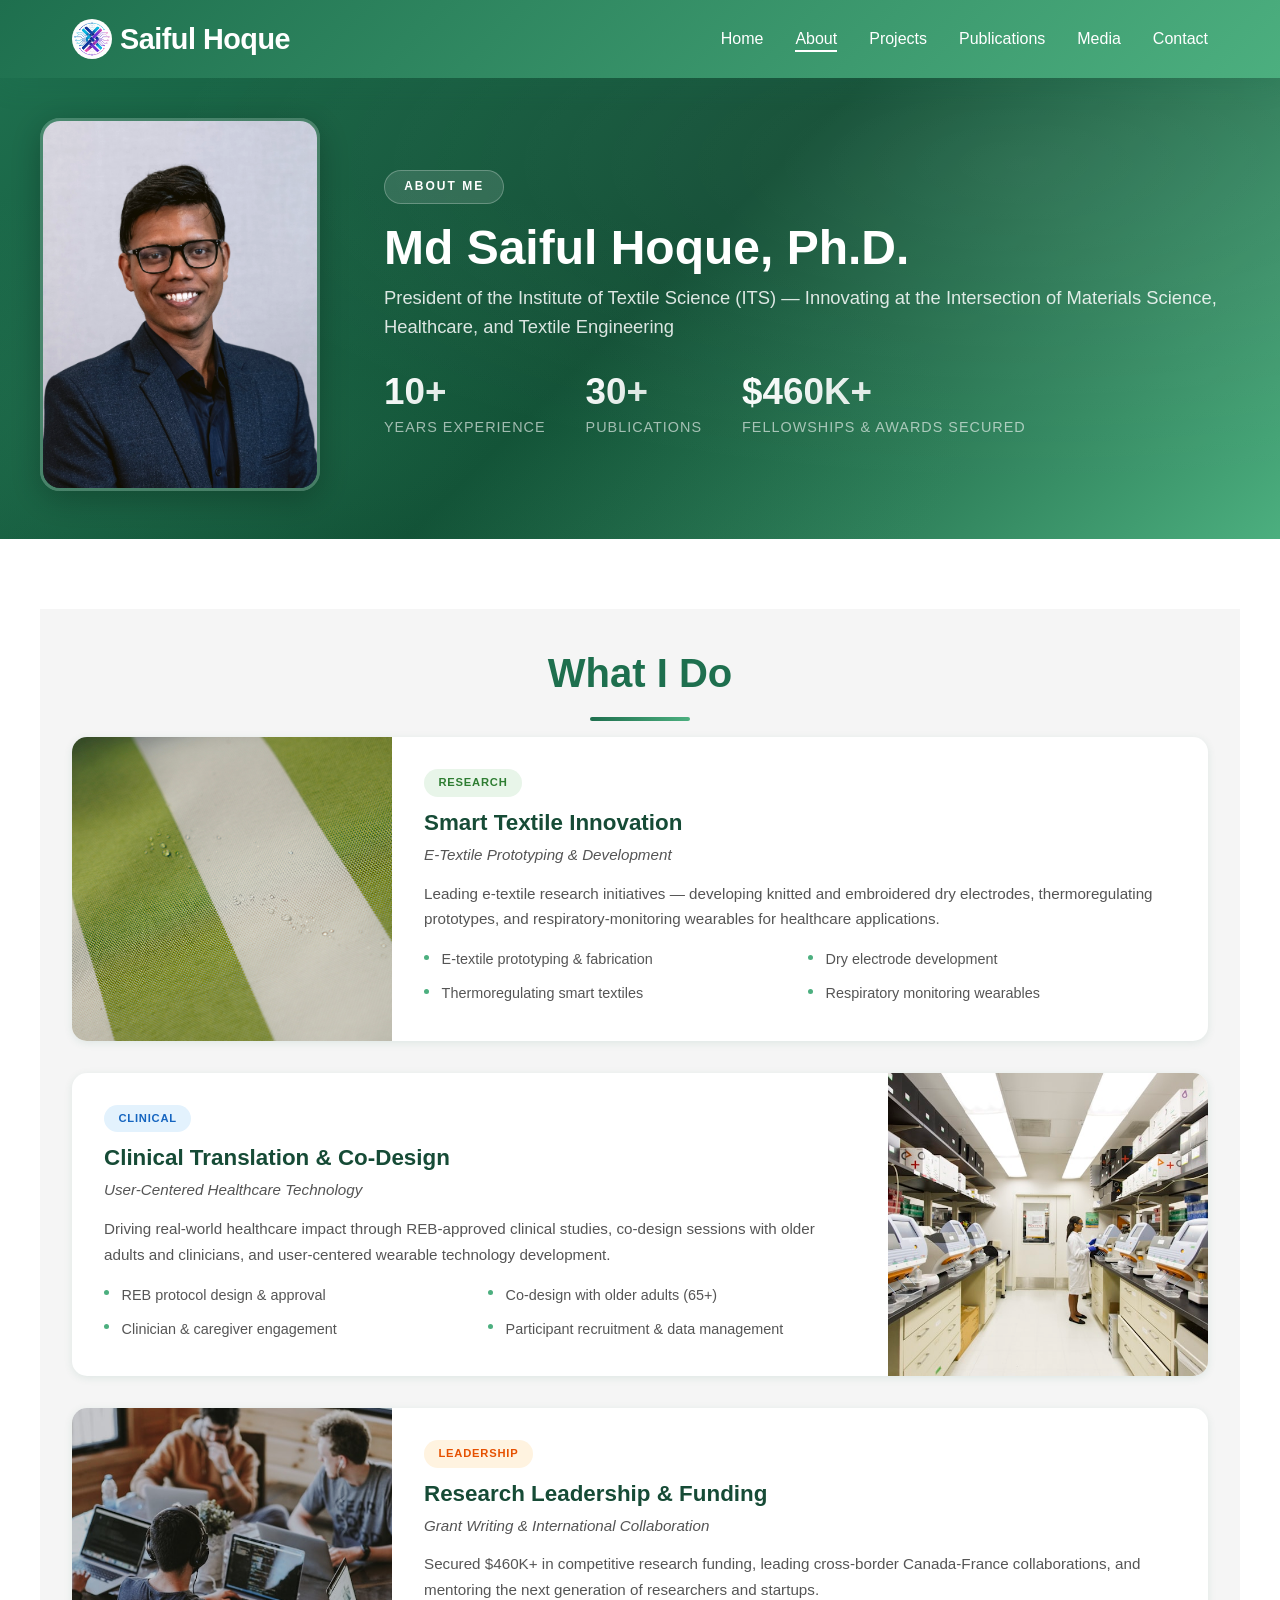
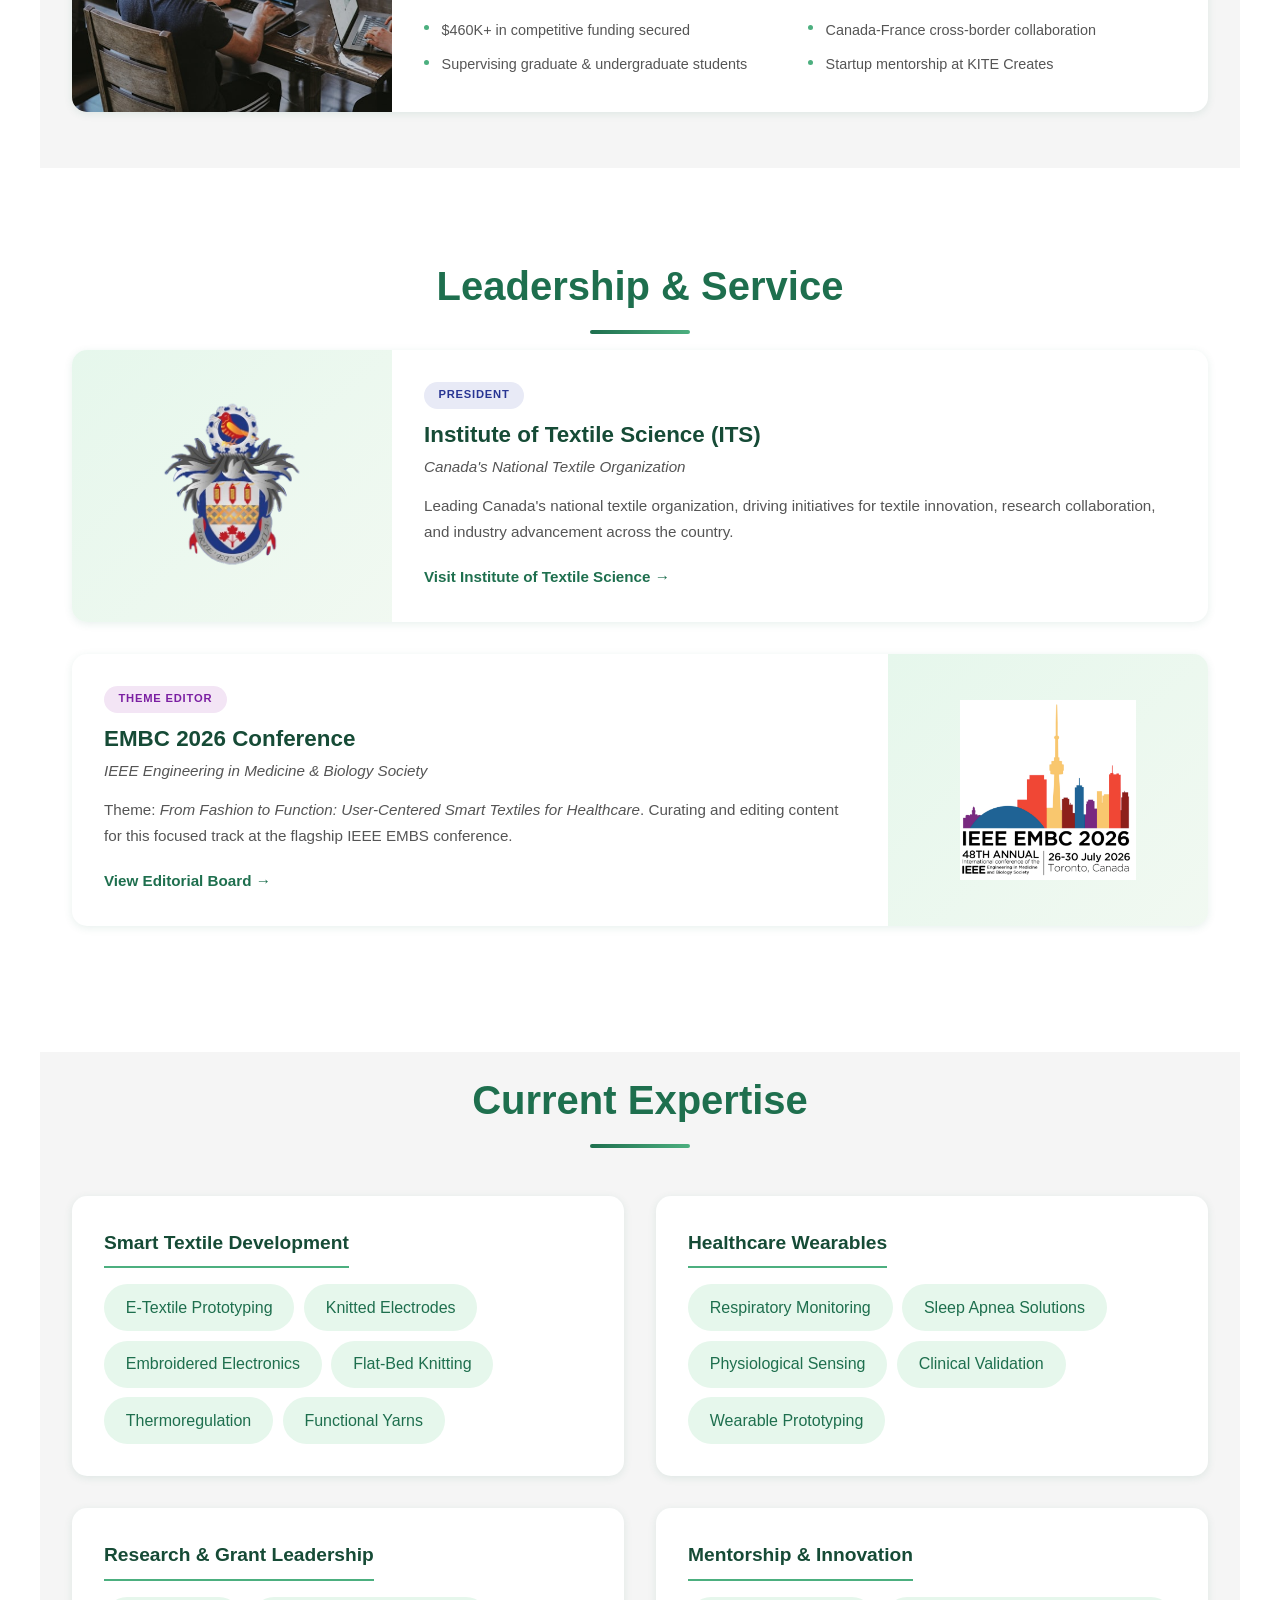
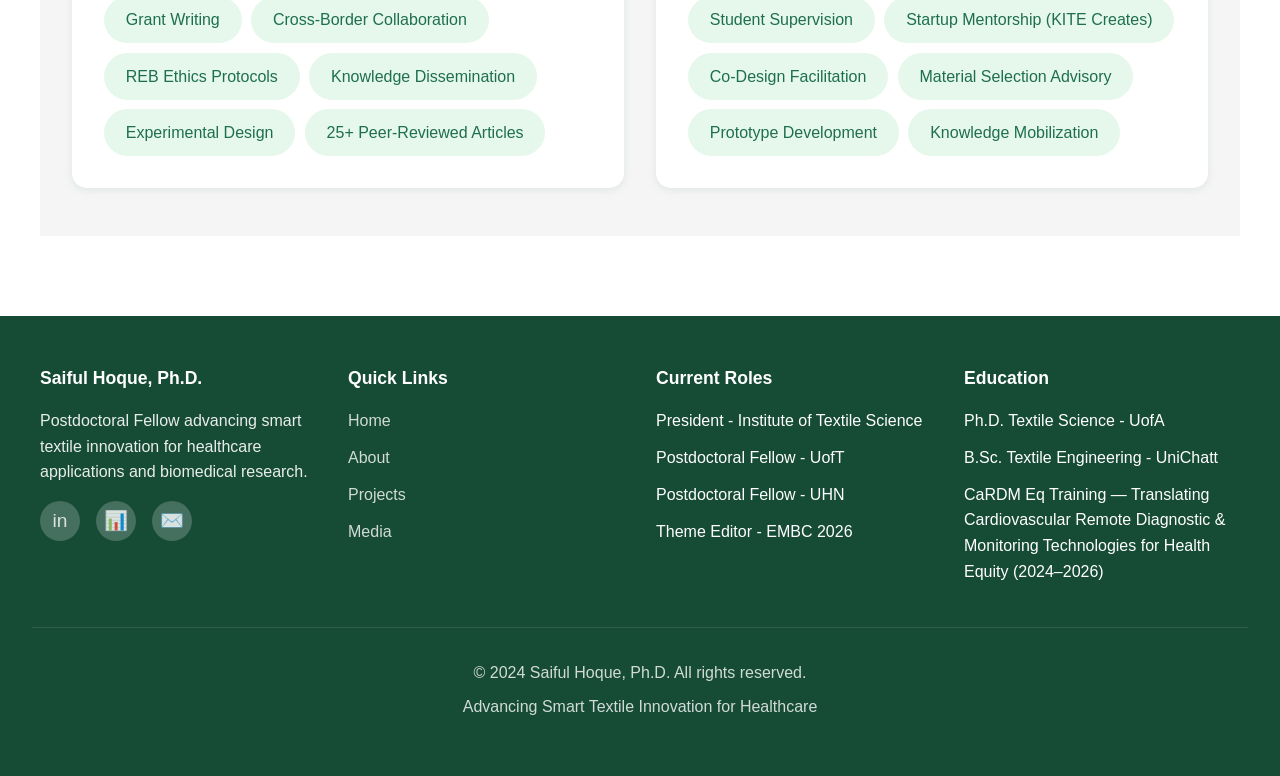
==== commit d1c51c26: "Remove Mentor KITE Creates, add CaRDM Eq Training to footer education" ====
--- a/about.html
+++ b/about.html
@@ -224,7 +224,7 @@
                     <li>Postdoctoral Fellow - UofT</li>
                     <li>Postdoctoral Fellow - UHN</li>
                     <li>Theme Editor - EMBC 2026</li>
-                    <li>Mentor - KITE Creates</li>
+
                 </ul>
             </div>
 
@@ -233,6 +233,7 @@
                 <ul>
                     <li>Ph.D. Textile Science - UofA</li>
                     <li>B.Sc. Textile Engineering - UniChatt</li>
+                    <li>CaRDM Eq Training — Translating Cardiovascular Remote Diagnostic &amp; Monitoring Technologies for Health Equity (2024–2026)</li>
                 </ul>
             </div>
         </div>
--- a/styles.css
+++ b/styles.css
@@ -1127,11 +1127,12 @@
     display: flex;
     justify-content: center;
     gap: 3rem;
-    flex-wrap: wrap;
+    flex-wrap: nowrap;
 }
 
 .stat-item {
     text-align: center;
+    white-space: nowrap;
 }
 
 .stat-number {
@@ -1439,6 +1440,21 @@
     }
 }
 
+@media (max-width: 480px) {
+    .media-stats {
+        gap: 0.8rem;
+    }
+
+    .stat-number {
+        font-size: 1.2rem;
+    }
+
+    .stat-label {
+        font-size: 0.6rem;
+        letter-spacing: 0.5px;
+    }
+}
+
 /* ==================== PUBLICATIONS HERO ==================== */
 .publication-hero {
     margin-top: 70px;
@@ -1830,6 +1846,648 @@
     }
 }
 
+/* ==================== PROJECTS HERO ==================== */
+.project-hero {
+    margin-top: 70px;
+    position: relative;
+    min-height: 380px;
+    display: flex;
+    align-items: center;
+    justify-content: center;
+    background: linear-gradient(135deg, var(--primary-blue) 0%, #0d4a30 50%, var(--accent-blue) 100%);
+    overflow: hidden;
+    padding: 5rem 2rem;
+}
+
+.project-hero::before {
+    content: '';
+    position: absolute;
+    inset: 0;
+    background:
+        radial-gradient(ellipse at 20% 50%, rgba(255,255,255,0.08) 0%, transparent 60%),
+        radial-gradient(ellipse at 80% 20%, rgba(255,255,255,0.05) 0%, transparent 50%),
+        radial-gradient(ellipse at 50% 80%, rgba(76, 175, 128, 0.2) 0%, transparent 50%);
+    pointer-events: none;
+}
+
+.project-hero::after {
+    content: '';
+    position: absolute;
+    inset: 0;
+    background-image:
+        repeating-linear-gradient(45deg, transparent, transparent 40px, rgba(255,255,255,0.02) 40px, rgba(255,255,255,0.02) 41px);
+    pointer-events: none;
+}
+
+.project-hero-content {
+    position: relative;
+    text-align: center;
+    color: var(--white);
+    max-width: 800px;
+    z-index: 1;
+    animation: slideInUp 0.6s ease-out;
+}
+
+.project-hero-content h1 {
+    font-size: 3.2rem;
+    font-weight: 800;
+    margin-bottom: 1rem;
+    line-height: 1.15;
+}
+
+.project-hero-content > p {
+    font-size: 1.15rem;
+    opacity: 0.9;
+    max-width: 600px;
+    margin: 0 auto 2.5rem;
+    line-height: 1.7;
+}
+
+/* ==================== PROJECT CARDS ==================== */
+.proj-section {
+    background: var(--light-gray);
+}
+
+.proj-category {
+    margin-bottom: 3rem;
+}
+
+.proj-card {
+    background: var(--white);
+    border-radius: 15px;
+    overflow: hidden;
+    box-shadow: var(--shadow-sm);
+    transition: var(--transition);
+    margin-bottom: 2rem;
+    display: grid;
+    grid-template-columns: 320px 1fr;
+}
+
+.proj-card:hover {
+    transform: translateY(-4px);
+    box-shadow: var(--shadow-md);
+}
+
+.proj-card:nth-of-type(even) {
+    grid-template-columns: 1fr 320px;
+}
+
+.proj-card:nth-of-type(even) .proj-card-img {
+    grid-column: 2;
+    grid-row: 1;
+}
+
+.proj-card:nth-of-type(even) .proj-card-content {
+    grid-column: 1;
+    grid-row: 1;
+}
+
+.proj-card-img {
+    height: 100%;
+    min-height: 260px;
+    overflow: hidden;
+    position: relative;
+}
+
+.proj-card-img img {
+    width: 100%;
+    height: 100%;
+    object-fit: cover;
+    transition: var(--transition);
+}
+
+.proj-card:hover .proj-card-img img {
+    transform: scale(1.05);
+}
+
+.proj-card-content {
+    padding: 2rem;
+    display: flex;
+    flex-direction: column;
+    justify-content: center;
+}
+
+.proj-card-content > p {
+    color: #555;
+    font-size: 0.95rem;
+    line-height: 1.7;
+    margin-bottom: 1rem;
+}
+
+.proj-card-content h3 {
+    font-size: 1.4rem;
+    color: var(--dark-blue);
+    margin-bottom: 0.3rem;
+    line-height: 1.3;
+}
+
+.proj-timeline {
+    font-size: 0.85rem;
+    color: var(--accent-blue);
+    font-weight: 600;
+    text-transform: uppercase;
+    letter-spacing: 0.5px;
+    margin-bottom: 0.5rem;
+}
+
+/* Project status tags */
+.proj-status {
+    display: inline-block;
+    padding: 0.3rem 0.9rem;
+    border-radius: 50px;
+    font-size: 0.7rem;
+    font-weight: 700;
+    text-transform: uppercase;
+    letter-spacing: 0.8px;
+    margin-bottom: 0.7rem;
+    align-self: flex-start;
+}
+
+.proj-status.active-tag {
+    background: #E8F5E9;
+    color: #2E7D32;
+}
+
+.proj-status.completed-tag {
+    background: #E3F2FD;
+    color: #1565C0;
+}
+
+/* Funding badges */
+.proj-funding {
+    display: flex;
+    flex-wrap: wrap;
+    gap: 0.5rem;
+    margin-bottom: 1rem;
+}
+
+.proj-funding-badge {
+    display: inline-block;
+    padding: 0.2rem 0.7rem;
+    border-radius: 4px;
+    font-size: 0.7rem;
+    font-weight: 700;
+}
+
+.proj-funding-badge.nserc-tag {
+    background: #E8EAF6;
+    color: #283593;
+}
+
+.proj-funding-badge.mitacs-tag {
+    background: #FFF3E0;
+    color: #E65100;
+}
+
+.proj-funding-badge.cihr-tag {
+    background: #F3E5F5;
+    color: #7B1FA2;
+}
+
+.proj-funding-badge.cabhi-tag {
+    background: #E0F7FA;
+    color: #00695C;
+}
+
+.proj-funding-badge.agewell-tag {
+    background: #FFEBEE;
+    color: #C62828;
+}
+
+.proj-funding-badge.goa-tag {
+    background: #E8F5E9;
+    color: #1B5E20;
+}
+
+.proj-funding-badge.dnd-tag {
+    background: #ECEFF1;
+    color: #37474F;
+}
+
+.proj-funding-badge.nfrf-tag {
+    background: #FFF8E1;
+    color: #F57F17;
+}
+
+.proj-funding-badge.transformhf-tag {
+    background: #E3F2FD;
+    color: #0D47A1;
+}
+
+/* Project highlights list */
+.proj-highlights {
+    list-style: none;
+    padding: 0;
+    margin: 0 0 0.5rem;
+    display: grid;
+    grid-template-columns: 1fr 1fr;
+    gap: 0.2rem 1rem;
+}
+
+.proj-highlights li {
+    font-size: 0.85rem;
+    color: #555;
+    line-height: 1.5;
+    padding: 0.2rem 0 0.2rem 1.1rem;
+    position: relative;
+}
+
+.proj-highlights li::before {
+    content: '';
+    position: absolute;
+    left: 0;
+    top: 0.55rem;
+    width: 5px;
+    height: 5px;
+    background: var(--accent-blue);
+    border-radius: 50%;
+}
+
+/* ==================== PROJECT HERO RESPONSIVE ==================== */
+@media (max-width: 850px) {
+    .project-hero {
+        min-height: 320px;
+        padding: 4rem 1.5rem;
+    }
+
+    .project-hero-content h1 {
+        font-size: 2.4rem;
+    }
+
+    .project-hero-content > p {
+        font-size: 1rem;
+    }
+}
+
+@media (max-width: 768px) {
+    .proj-card {
+        grid-template-columns: 1fr;
+    }
+
+    .proj-card:nth-of-type(even) {
+        grid-template-columns: 1fr;
+    }
+
+    .proj-card:nth-of-type(even) .proj-card-img {
+        grid-column: 1;
+    }
+
+    .proj-card:nth-of-type(even) .proj-card-content {
+        grid-column: 1;
+    }
+
+    .proj-card-img {
+        min-height: 200px;
+    }
+
+    .proj-card-content {
+        padding: 1.5rem;
+    }
+
+    .proj-highlights {
+        grid-template-columns: 1fr;
+    }
+
+    .project-hero {
+        min-height: 280px;
+        padding: 3rem 1.2rem;
+    }
+
+    .project-hero-content h1 {
+        font-size: 1.8rem;
+    }
+
+    .project-hero-content > p {
+        font-size: 0.95rem;
+        margin-bottom: 1.5rem;
+    }
+}
+
+/* ==================== HOME HERO ==================== */
+.home-hero {
+    margin-top: 70px;
+    position: relative;
+    min-height: 420px;
+    display: flex;
+    align-items: center;
+    justify-content: center;
+    background: linear-gradient(135deg, var(--primary-blue) 0%, #0d4a30 50%, var(--accent-blue) 100%);
+    overflow: hidden;
+    padding: 5rem 2rem;
+}
+
+.home-hero::before {
+    content: '';
+    position: absolute;
+    inset: 0;
+    background:
+        radial-gradient(ellipse at 20% 50%, rgba(255,255,255,0.08) 0%, transparent 60%),
+        radial-gradient(ellipse at 80% 20%, rgba(255,255,255,0.05) 0%, transparent 50%),
+        radial-gradient(ellipse at 50% 80%, rgba(76, 175, 128, 0.2) 0%, transparent 50%);
+    pointer-events: none;
+}
+
+.home-hero::after {
+    content: '';
+    position: absolute;
+    inset: 0;
+    background-image:
+        repeating-linear-gradient(45deg, transparent, transparent 40px, rgba(255,255,255,0.02) 40px, rgba(255,255,255,0.02) 41px);
+    pointer-events: none;
+}
+
+.home-hero-content {
+    position: relative;
+    text-align: center;
+    color: var(--white);
+    max-width: 860px;
+    z-index: 1;
+    animation: slideInUp 0.6s ease-out;
+}
+
+.home-hero-content h1 {
+    font-size: 2.6rem;
+    font-weight: 800;
+    margin-bottom: 0.4rem;
+    line-height: 1.15;
+}
+
+.home-hero-content > p {
+    font-size: 1rem;
+    opacity: 0.9;
+    max-width: 600px;
+    margin: 0 auto 1rem;
+    line-height: 1.6;
+}
+
+.home-hero-video {
+    margin: 1rem auto 0;
+    max-width: 600px;
+}
+
+.home-hero-video video {
+    width: 100%;
+    height: auto;
+    border-radius: 16px;
+    box-shadow: 0 18px 40px rgba(0, 0, 0, 0.18);
+    display: block;
+}
+
+.home-hero-buttons {
+    display: flex;
+    gap: 1rem;
+    justify-content: center;
+    flex-wrap: wrap;
+    margin-top: 1.2rem;
+}
+
+.home-hero .media-stats {
+    gap: 2rem;
+}
+
+.home-hero .stat-number {
+    font-size: 2.2rem;
+}
+
+.home-hero .stat-label {
+    font-size: 0.8rem;
+    letter-spacing: 1px;
+}
+
+/* ==================== HOME FEATURED SECTIONS ==================== */
+.home-featured {
+    padding: 4rem 2rem;
+    max-width: 1200px;
+    margin: 0 auto;
+}
+
+.home-featured:first-of-type {
+    padding-top: 3rem;
+}
+
+.home-featured h2 {
+    text-align: center;
+    font-size: 2.2rem;
+    font-weight: 700;
+    color: var(--primary-blue);
+    margin-bottom: 2rem;
+}
+
+.home-featured-grid {
+    display: grid;
+    grid-template-columns: repeat(3, 1fr);
+    gap: 2rem;
+}
+
+.home-card {
+    background: var(--white);
+    border-radius: 16px;
+    overflow: hidden;
+    box-shadow: var(--shadow-sm);
+    transition: var(--transition);
+}
+
+.home-card:hover {
+    transform: translateY(-4px);
+    box-shadow: var(--shadow-md);
+}
+
+.home-card-img {
+    width: 100%;
+    height: 180px;
+    object-fit: cover;
+    display: block;
+}
+
+.home-card-body {
+    padding: 1.2rem 1.5rem 1.5rem;
+}
+
+.home-card-body h3 {
+    font-size: 1.1rem;
+    color: var(--dark-blue);
+    margin-bottom: 0.5rem;
+    line-height: 1.3;
+}
+
+.home-card-body p {
+    font-size: 0.9rem;
+    color: #555;
+    line-height: 1.5;
+    margin-bottom: 0.8rem;
+}
+
+.home-card-tag {
+    display: inline-block;
+    padding: 0.2rem 0.8rem;
+    border-radius: 50px;
+    font-size: 0.7rem;
+    font-weight: 700;
+    text-transform: uppercase;
+    letter-spacing: 0.5px;
+}
+
+.home-card-link {
+    display: inline-block;
+    color: var(--accent-blue);
+    font-weight: 600;
+    font-size: 0.9rem;
+    text-decoration: none;
+    transition: var(--transition);
+}
+
+.home-card-link:hover {
+    color: var(--primary-blue);
+}
+
+/* ==================== HOME CTA ==================== */
+.home-cta {
+    background: linear-gradient(135deg, var(--primary-blue), var(--accent-blue));
+    color: var(--white);
+    text-align: center;
+    padding: 4rem 2rem;
+}
+
+.home-cta h2 {
+    font-size: 2.2rem;
+    font-weight: 700;
+    margin-bottom: 1rem;
+}
+
+.home-cta p {
+    font-size: 1.15rem;
+    opacity: 0.9;
+    max-width: 600px;
+    margin: 0 auto 2rem;
+    line-height: 1.7;
+}
+
+.cta-button-outline {
+    display: inline-block;
+    background: transparent;
+    color: var(--white);
+    padding: 1rem 2.5rem;
+    border-radius: 50px;
+    text-decoration: none;
+    font-weight: 600;
+    font-size: 1.1rem;
+    transition: var(--transition);
+    border: 2px solid rgba(255,255,255,0.8);
+}
+
+.cta-button-outline:hover {
+    transform: translateY(-3px);
+    background: rgba(255,255,255,0.15);
+    border-color: var(--white);
+}
+
+.home-cta .cta-button {
+    display: inline-block;
+    background: var(--white);
+    color: var(--primary-blue);
+    padding: 1rem 2.5rem;
+    border-radius: 50px;
+    text-decoration: none;
+    font-weight: 600;
+    font-size: 1.1rem;
+    transition: var(--transition);
+    box-shadow: var(--shadow-md);
+    border: 2px solid var(--white);
+}
+
+.home-cta .cta-button:hover {
+    transform: translateY(-3px);
+    box-shadow: 0 12px 32px rgba(0, 0, 0, 0.3);
+    background: var(--light-blue);
+}
+
+/* ==================== HOME RESPONSIVE ==================== */
+@media (max-width: 850px) {
+    .home-hero {
+        min-height: auto;
+        padding: 3.5rem 1.5rem;
+    }
+
+    .home-hero-content h1 {
+        font-size: 2rem;
+    }
+
+    .home-hero-content > p {
+        font-size: 0.95rem;
+    }
+
+    .home-hero .stat-number {
+        font-size: 1.8rem;
+    }
+
+    .home-hero .stat-label {
+        font-size: 0.7rem;
+    }
+
+    .home-featured-grid {
+        grid-template-columns: 1fr;
+    }
+
+    .home-featured h2 {
+        font-size: 1.8rem;
+    }
+
+    .home-cta h2 {
+        font-size: 1.8rem;
+    }
+}
+
+@media (max-width: 768px) {
+    .home-hero {
+        min-height: 280px;
+        padding: 3rem 1.2rem;
+    }
+
+    .home-hero-content h1 {
+        font-size: 1.8rem;
+    }
+
+    .home-hero-content > p {
+        font-size: 0.95rem;
+        margin-bottom: 1rem;
+    }
+
+    .home-hero-buttons {
+        flex-direction: column;
+        align-items: center;
+    }
+
+    .home-hero-buttons .cta-button {
+        width: 100%;
+        max-width: 300px;
+    }
+
+    .home-featured {
+        padding: 2.5rem 1.2rem;
+    }
+
+    .home-featured h2 {
+        font-size: 1.5rem;
+        margin-bottom: 1.5rem;
+    }
+
+    .home-card-img {
+        height: 160px;
+    }
+
+    .home-cta {
+        padding: 3rem 1.5rem;
+    }
+
+    .home-cta h2 {
+        font-size: 1.5rem;
+    }
+
+    .home-cta p {
+        font-size: 1rem;
+    }
+}
+
 /* ==================== UTILITIES ==================== */
 .text-center {
     text-align: center;
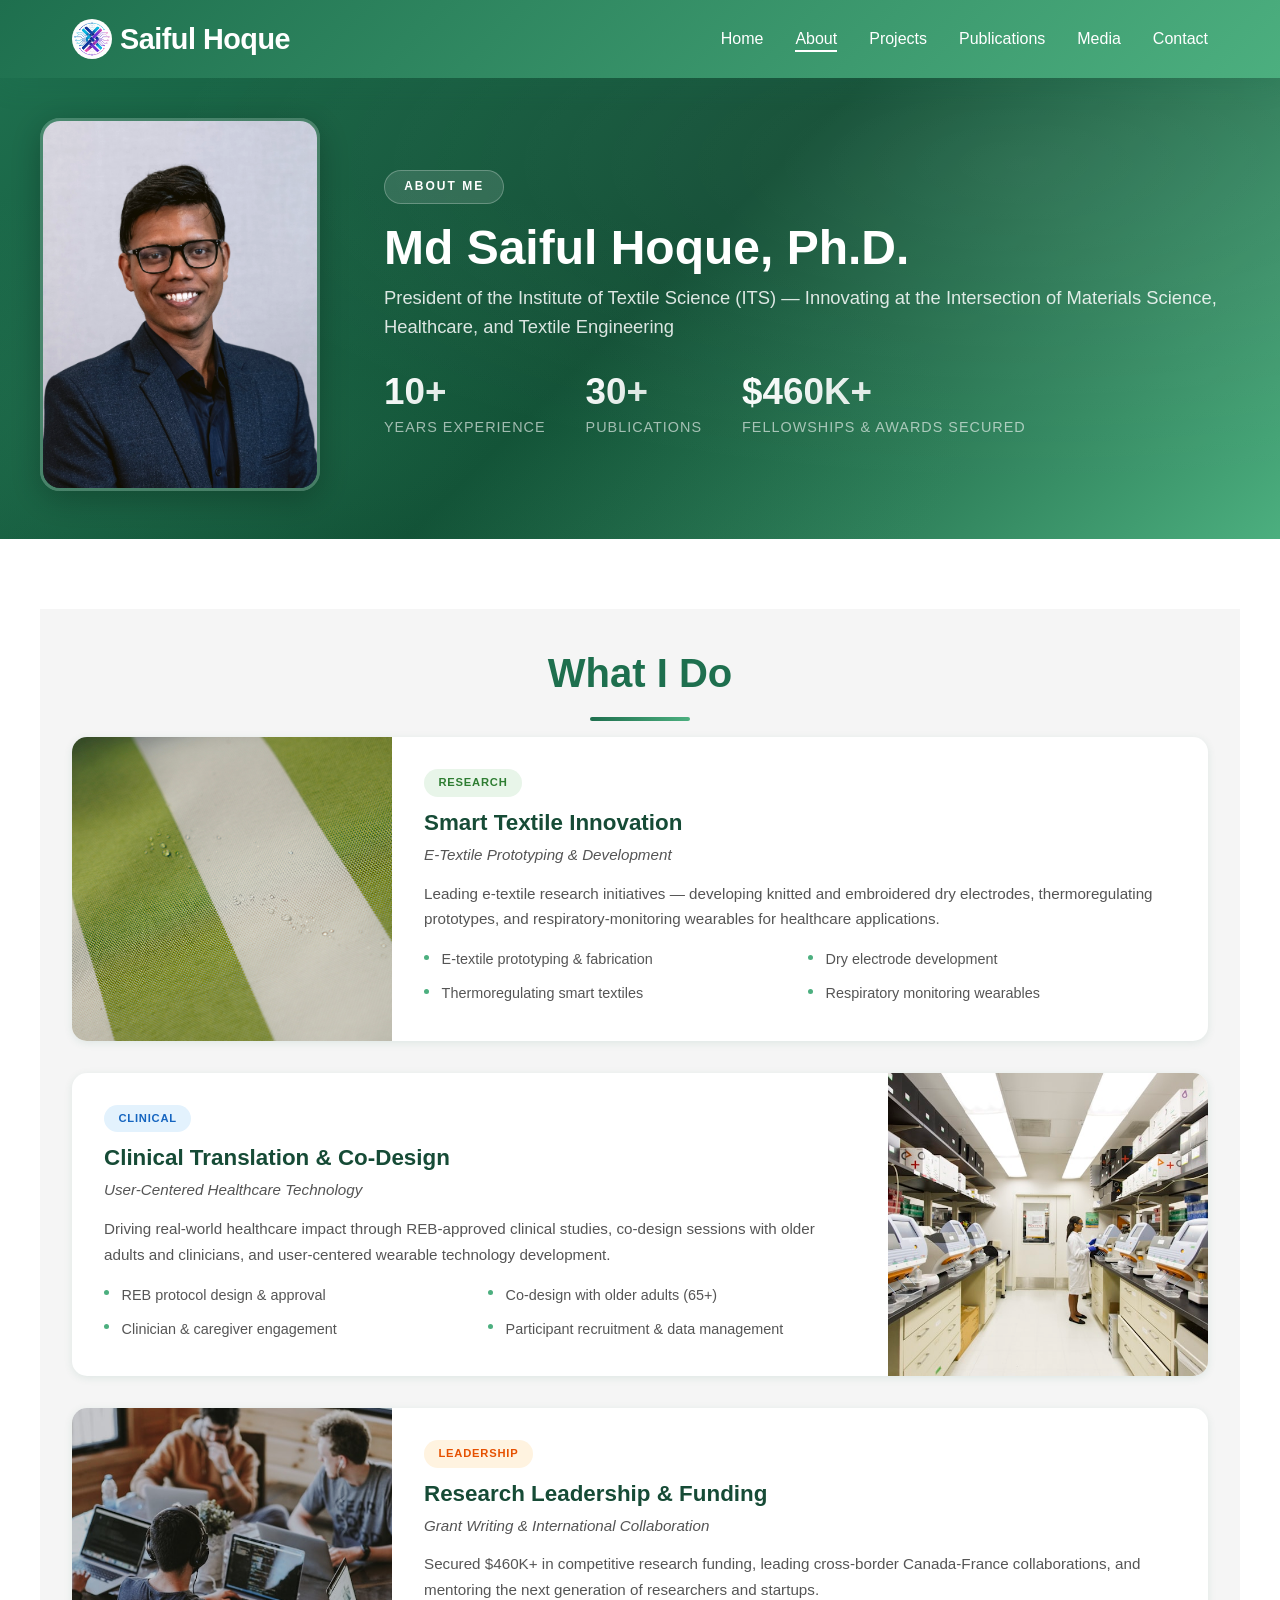
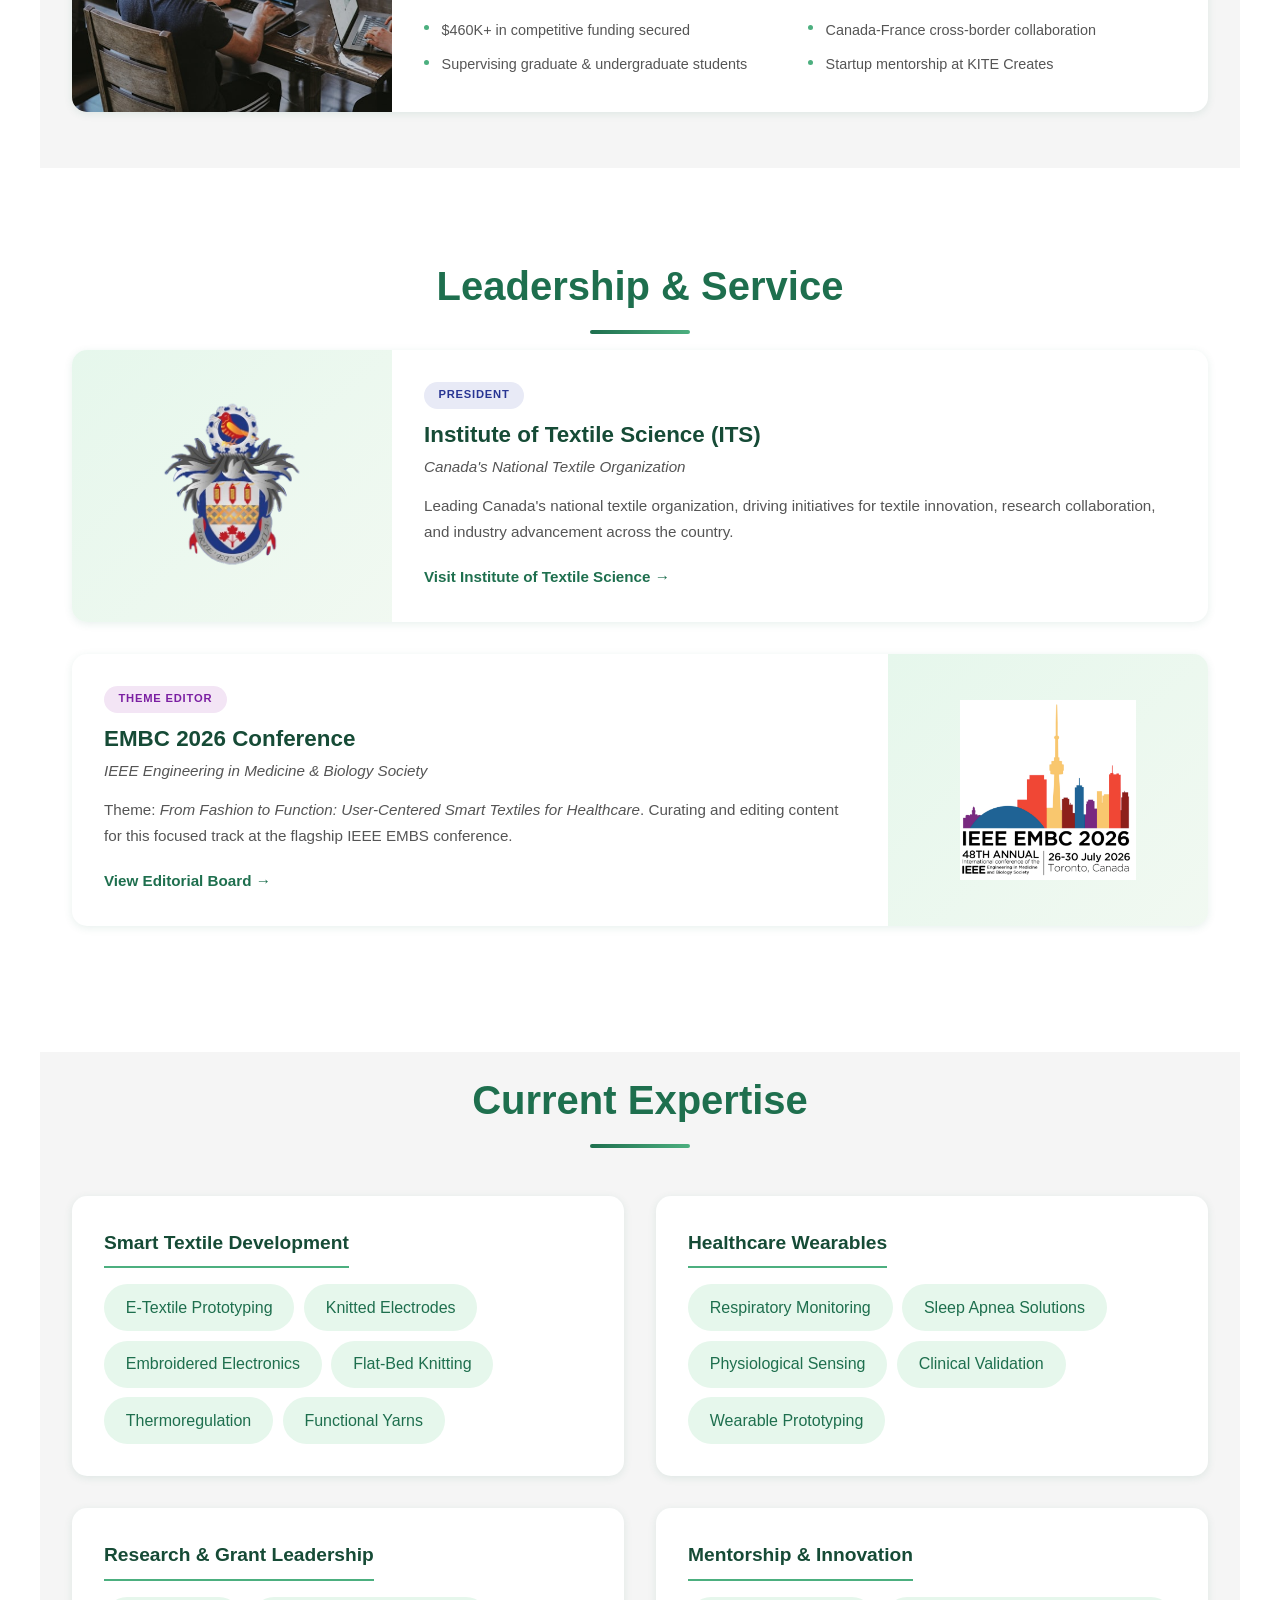
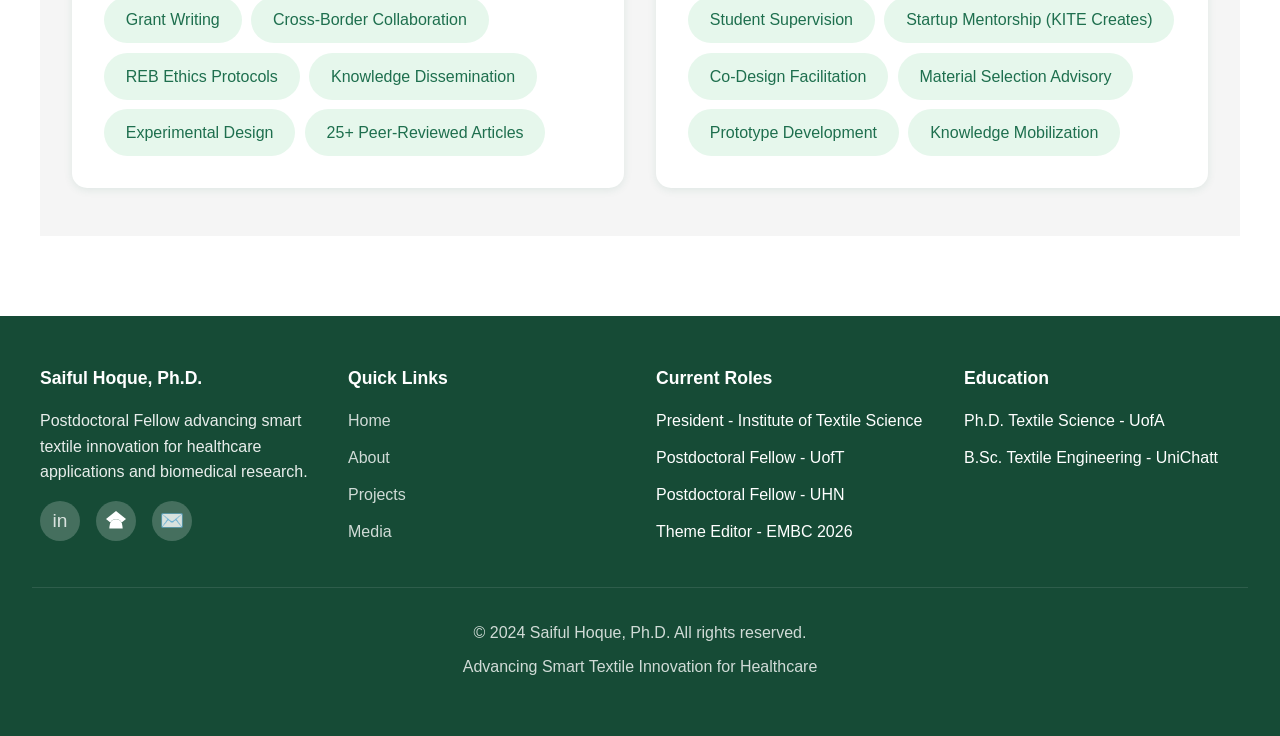
==== commit a8260bba: "Remove CaRDM Eq Training from footer, add target=_blank to social icons, use Google Scholar SVG icon" ====
--- a/about.html
+++ b/about.html
@@ -201,9 +201,9 @@
                 <h3>Saiful Hoque, Ph.D.</h3>
                 <p style="margin-bottom: 1rem; opacity: 0.9;">Postdoctoral Fellow advancing smart textile innovation for healthcare applications and biomedical research.</p>
                 <div class="social-links">
-                    <a href="https://www.linkedin.com/in/saiful-hoque-ph-d-49674812a/" class="social-icon" title="LinkedIn">in</a>
-                    <a href="https://scholar.google.ca/citations?user=ODAR890AAAAJ&hl=en&oi=ao" class="social-icon" title="Google Scholar">📊</a>
-                    <a href="mailto:saiful.uofa@gmail.com" class="social-icon" title="Email">✉️</a>
+                    <a href="https://www.linkedin.com/in/saiful-hoque-ph-d-49674812a/" class="social-icon" title="LinkedIn" target="_blank">in</a>
+                    <a href="https://scholar.google.ca/citations?user=ODAR890AAAAJ&hl=en&oi=ao" class="social-icon" title="Google Scholar" target="_blank"><svg viewBox="0 0 24 24" width="20" height="20" fill="white" xmlns="http://www.w3.org/2000/svg"><path d="M5.242 13.769L0 9.5 12 0l12 9.5-5.242 4.269C17.548 11.249 14.978 9.5 12 9.5c-2.977 0-5.548 1.748-6.758 4.269z"/><path d="M12 10a7 7 0 0 0-6.758 4.269l-.2.001C4.472 16.821 4 18.812 4 21h16c0-2.188-.472-4.179-1.042-6.73l-.2-.001A7 7 0 0 0 12 10z"/></svg></a>
+                    <a href="mailto:saiful.uofa@gmail.com" class="social-icon" title="Email" target="_blank">✉️</a>
                 </div>
             </div>
 
@@ -233,7 +233,6 @@
                 <ul>
                     <li>Ph.D. Textile Science - UofA</li>
                     <li>B.Sc. Textile Engineering - UniChatt</li>
-                    <li>CaRDM Eq Training — Translating Cardiovascular Remote Diagnostic &amp; Monitoring Technologies for Health Equity (2024–2026)</li>
                 </ul>
             </div>
         </div>
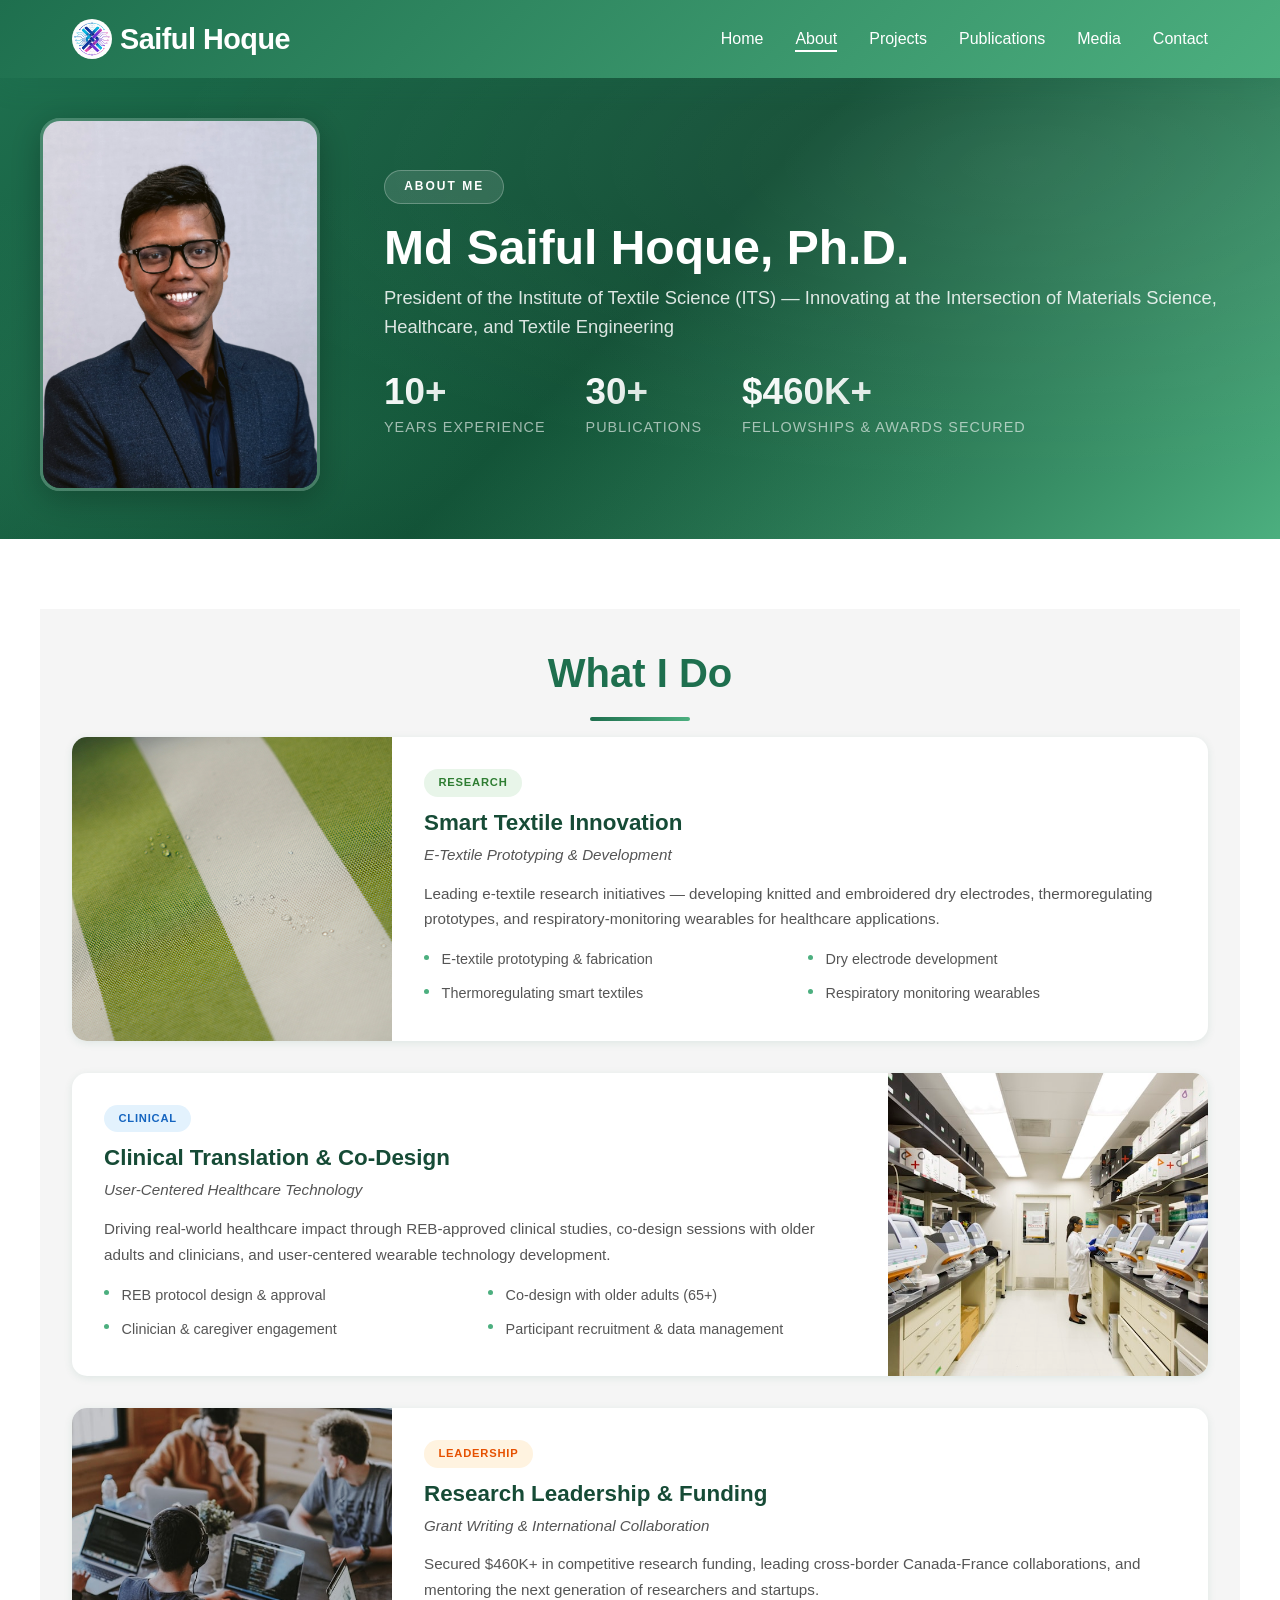
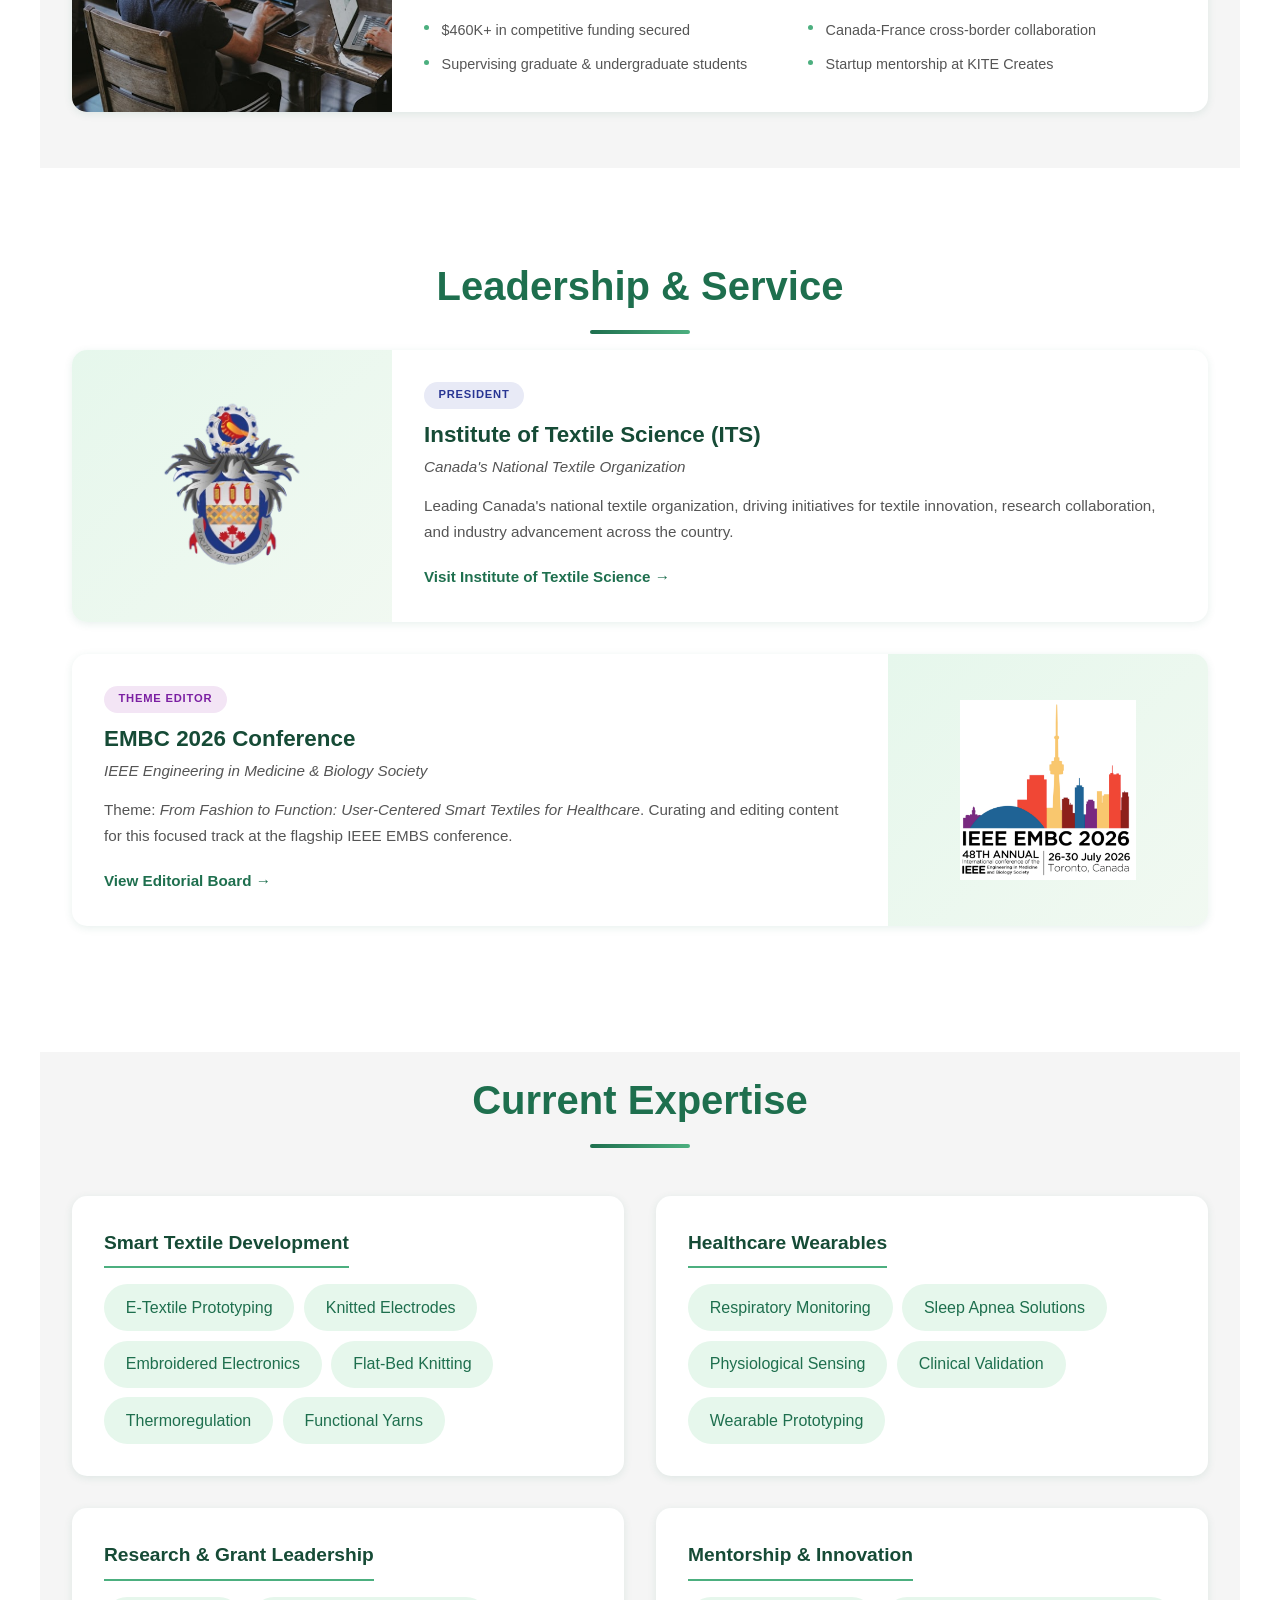
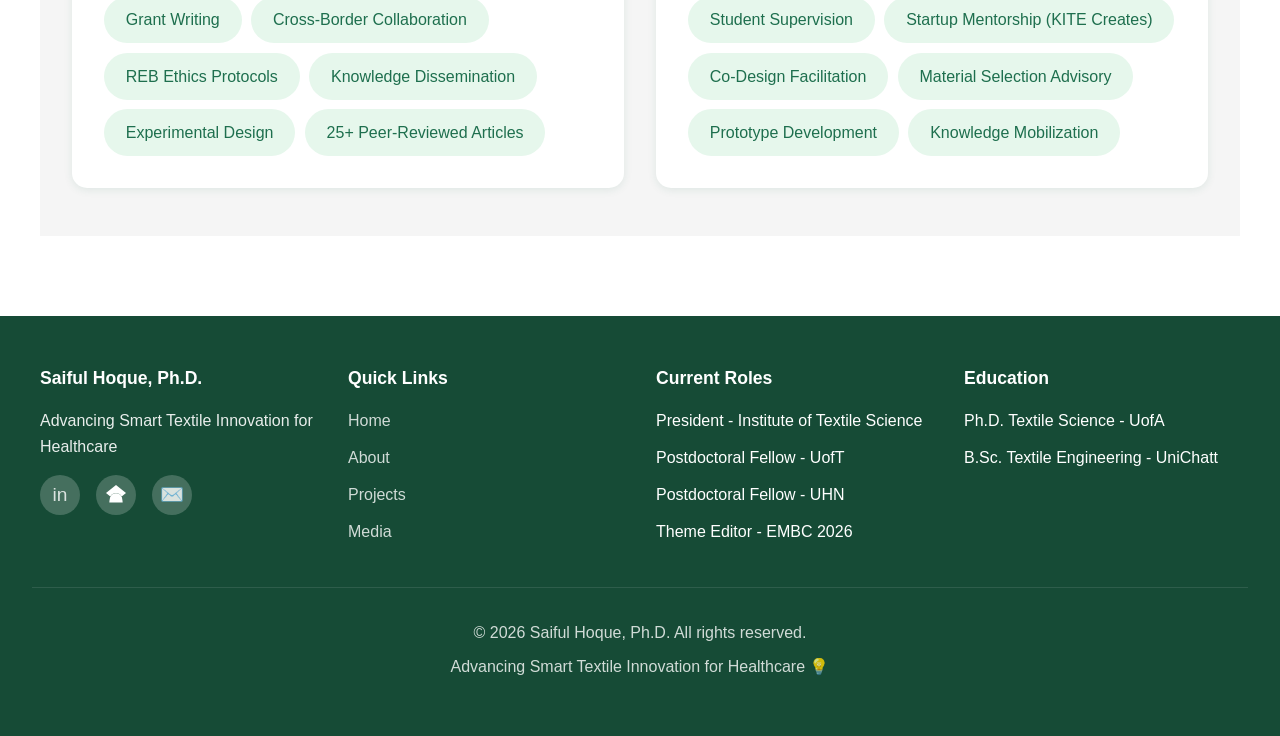
==== commit b2295ae6: "Update copyright to 2026, unify tagline to 'Advancing Smart Textile Innovation for Healthcare' acros" ====
--- a/about.html
+++ b/about.html
@@ -199,7 +199,7 @@
         <div class="footer-container">
             <div class="footer-section">
                 <h3>Saiful Hoque, Ph.D.</h3>
-                <p style="margin-bottom: 1rem; opacity: 0.9;">Postdoctoral Fellow advancing smart textile innovation for healthcare applications and biomedical research.</p>
+                <p style="margin-bottom: 1rem; opacity: 0.9;">Advancing Smart Textile Innovation for Healthcare</p>
                 <div class="social-links">
                     <a href="https://www.linkedin.com/in/saiful-hoque-ph-d-49674812a/" class="social-icon" title="LinkedIn" target="_blank">in</a>
                     <a href="https://scholar.google.ca/citations?user=ODAR890AAAAJ&hl=en&oi=ao" class="social-icon" title="Google Scholar" target="_blank"><svg viewBox="0 0 24 24" width="20" height="20" fill="white" xmlns="http://www.w3.org/2000/svg"><path d="M5.242 13.769L0 9.5 12 0l12 9.5-5.242 4.269C17.548 11.249 14.978 9.5 12 9.5c-2.977 0-5.548 1.748-6.758 4.269z"/><path d="M12 10a7 7 0 0 0-6.758 4.269l-.2.001C4.472 16.821 4 18.812 4 21h16c0-2.188-.472-4.179-1.042-6.73l-.2-.001A7 7 0 0 0 12 10z"/></svg></a>
@@ -238,8 +238,8 @@
         </div>
 
         <div class="footer-bottom">
-            <p>&copy; 2024 Saiful Hoque, Ph.D. All rights reserved.</p>
-            <p>Advancing Smart Textile Innovation for Healthcare</p>
+            <p>&copy; 2026 Saiful Hoque, Ph.D. All rights reserved.</p>
+            <p>Advancing Smart Textile Innovation for Healthcare 💡</p>
         </div>
     </footer>
 
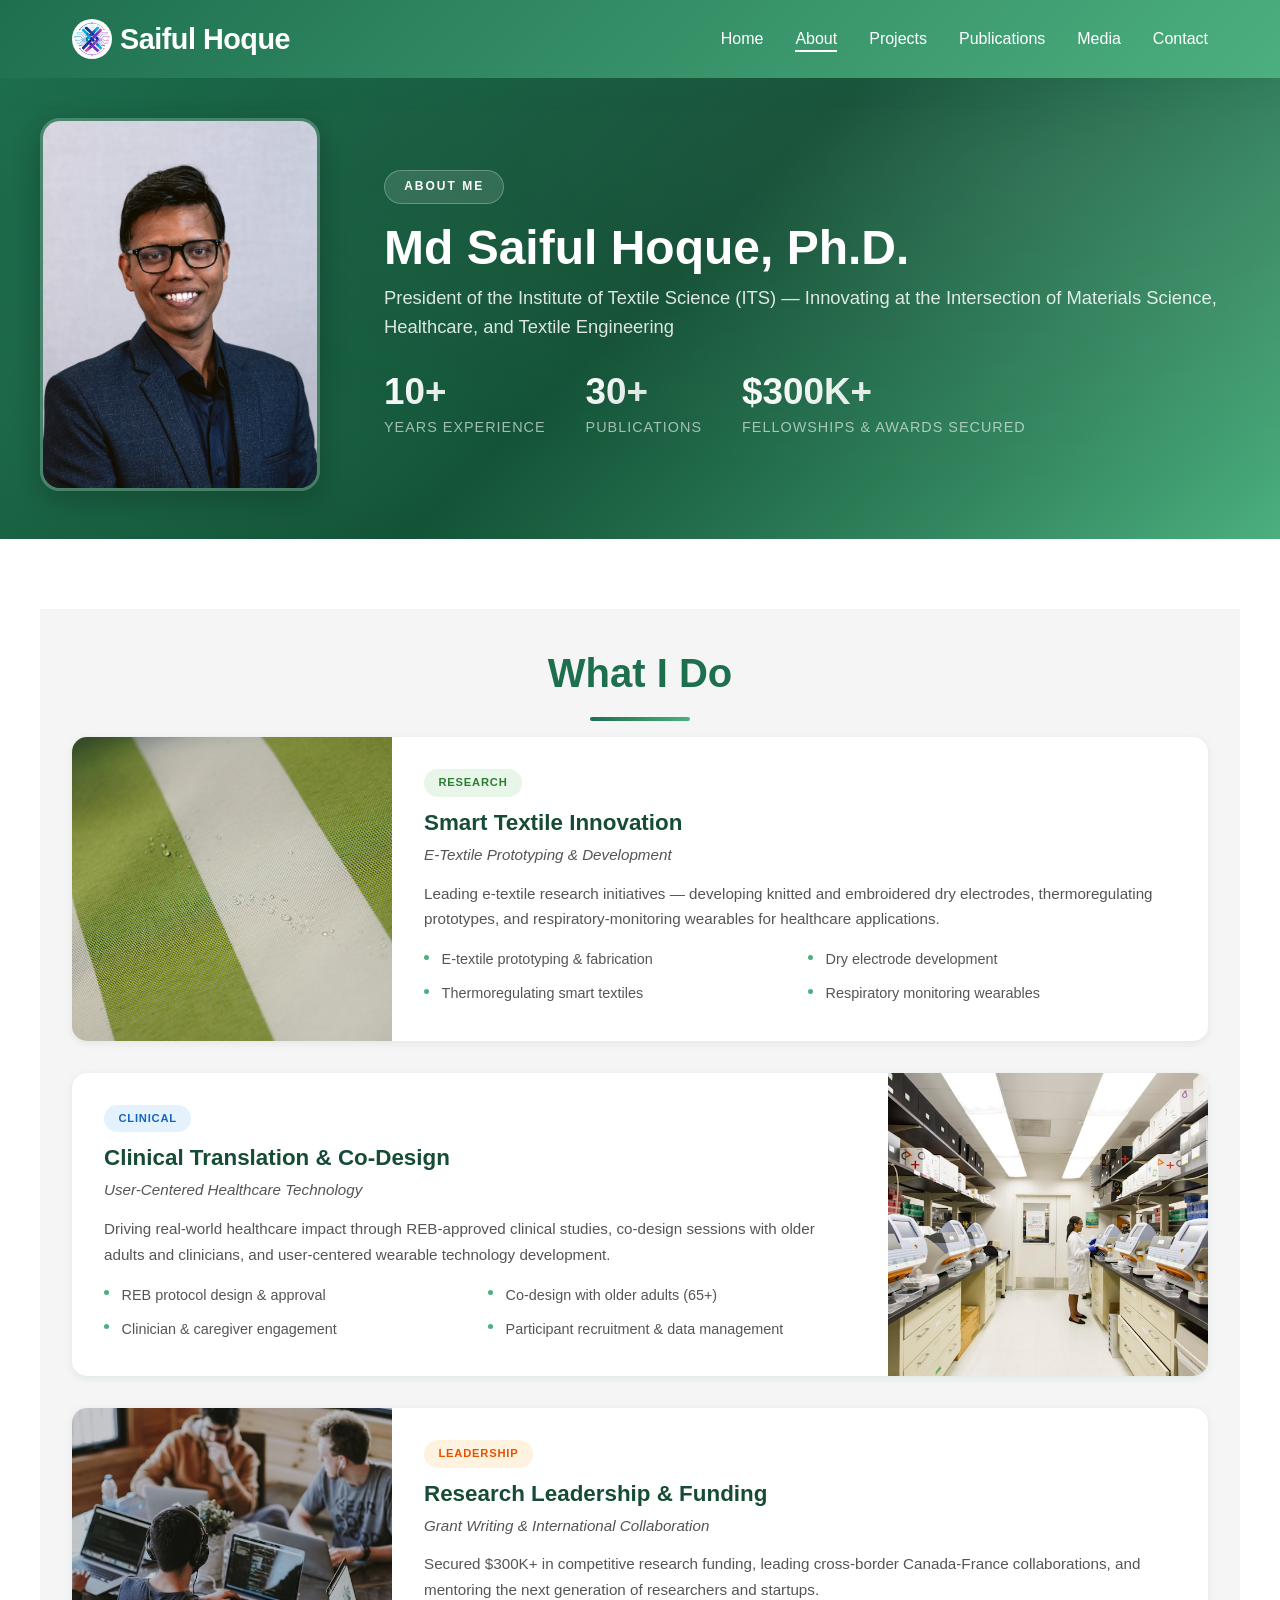
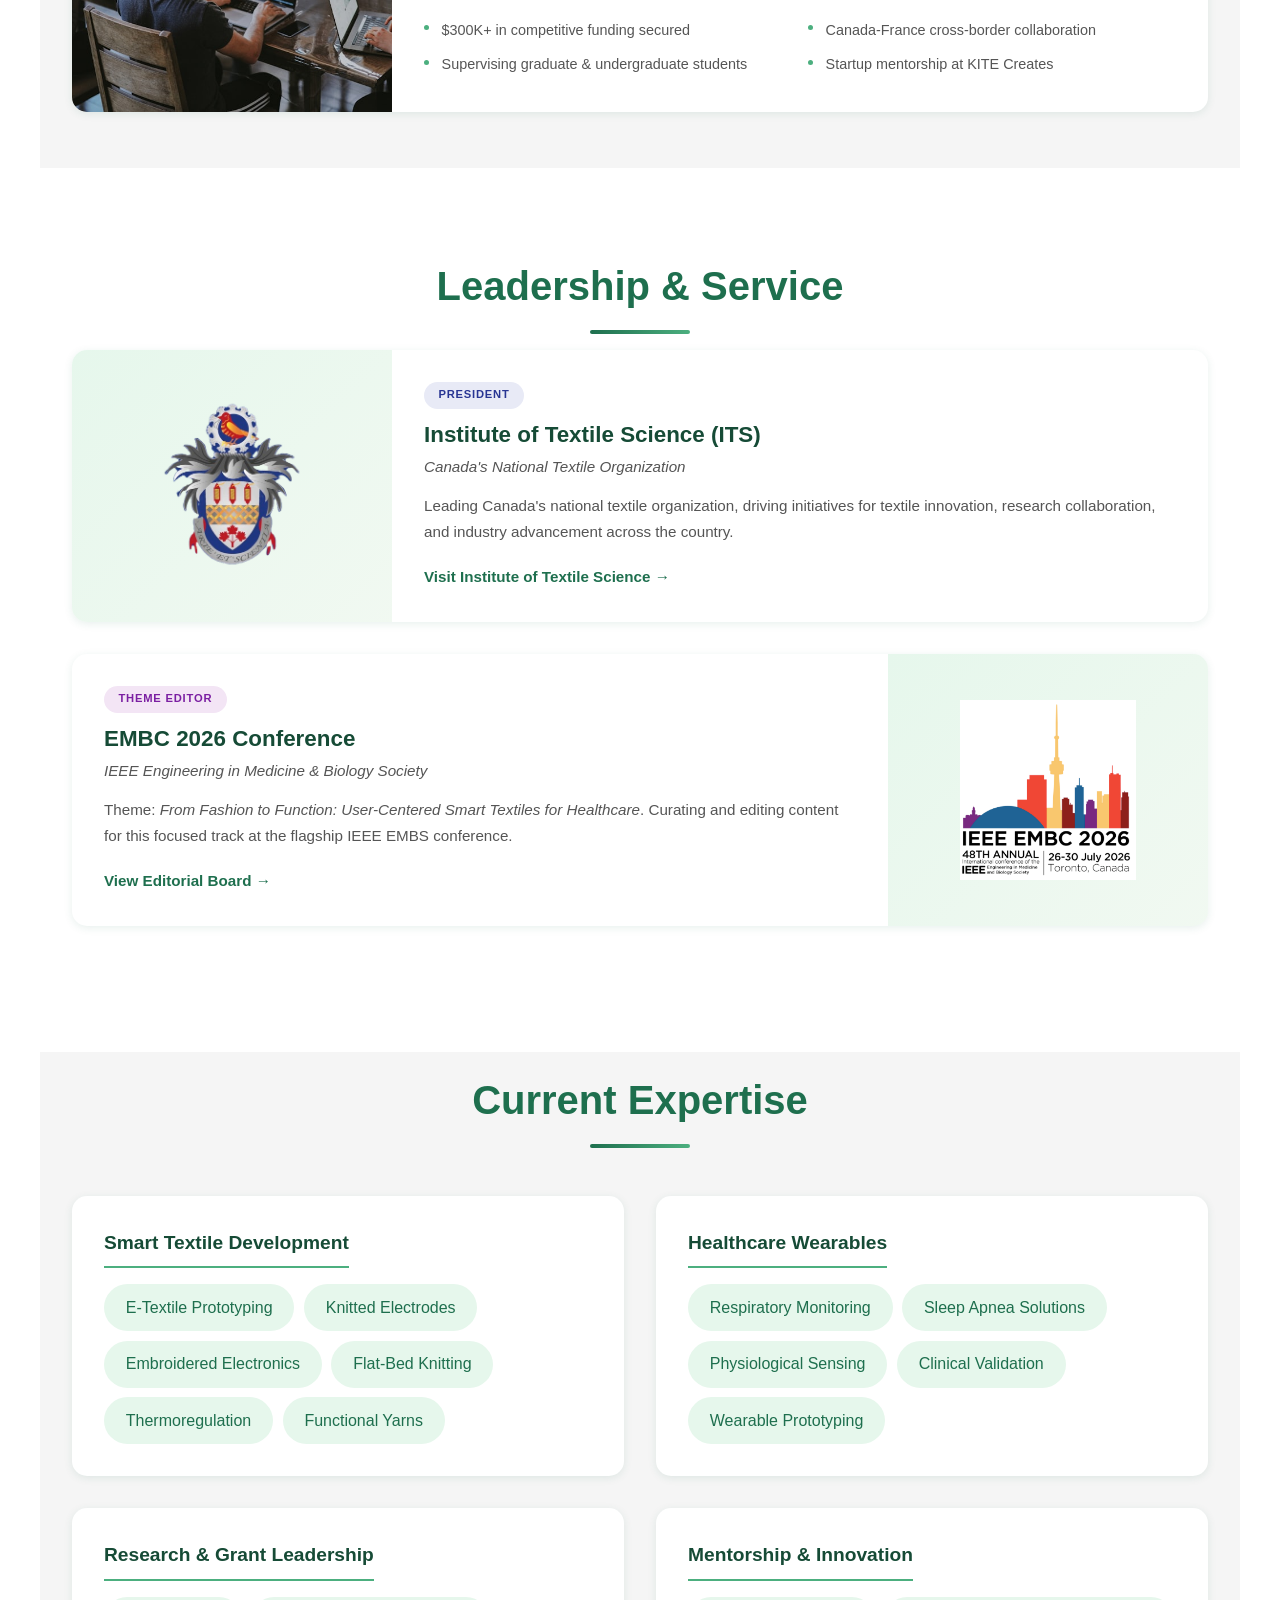
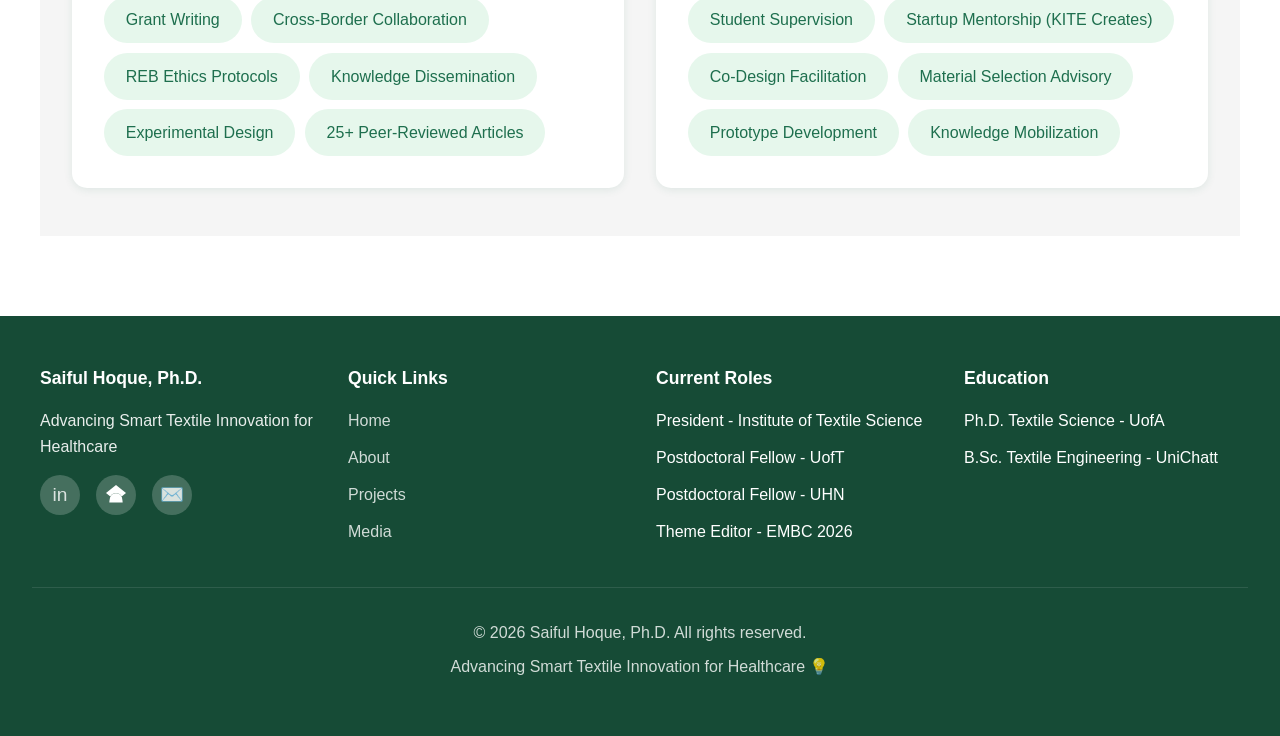
==== commit 966ec45d: "Update Fellowship & Awards stat: $460K+ to $300K+" ====
--- a/about.html
+++ b/about.html
@@ -50,7 +50,7 @@
                         <span class="stat-label">Publications</span>
                     </div>
                     <div class="stat-item">
-                        <span class="stat-number">$460K+</span>
+                        <span class="stat-number">$300K+</span>
                         <span class="stat-label">Fellowships & Awards Secured</span>
                     </div>
                 </div>
@@ -105,9 +105,9 @@
                 <span class="about-card-tag card-tag-leadership">Leadership</span>
                 <h3>Research Leadership & Funding</h3>
                 <p class="about-card-source">Grant Writing & International Collaboration</p>
-                <p>Secured $460K+ in competitive research funding, leading cross-border Canada-France collaborations, and mentoring the next generation of researchers and startups.</p>
-                <ul>
-                    <li>$460K+ in competitive funding secured</li>
+                <p>Secured $300K+ in competitive research funding, leading cross-border Canada-France collaborations, and mentoring the next generation of researchers and startups.</p>
+                <ul>
+                    <li>$300K+ in competitive funding secured</li>
                     <li>Canada-France cross-border collaboration</li>
                     <li>Supervising graduate & undergraduate students</li>
                     <li>Startup mentorship at KITE Creates</li>
--- a/styles.css
+++ b/styles.css
@@ -150,12 +150,17 @@
     }
 
     nav a {
-        padding: 0.5rem 0;
+        padding: 0.65rem 0;
         display: block;
     }
 
     nav a::after {
         display: none;
+    }
+
+    nav a.active {
+        opacity: 0.85;
+        text-decoration: underline;
     }
 
     .menu-toggle.active span:nth-child(1) {
@@ -602,35 +607,51 @@
     }
 
     .about-card {
-        grid-template-columns: 1fr;
+        display: flex;
+        flex-direction: column;
+        grid-template-columns: none;
     }
 
     .about-card:nth-of-type(even) {
-        grid-template-columns: 1fr;
-    }
-
-    .about-card:nth-of-type(even) .about-card-img {
-        grid-column: 1;
-    }
-
+        display: flex;
+        flex-direction: column;
+        grid-template-columns: none;
+    }
+
+    .about-card:nth-of-type(even) .about-card-img,
     .about-card:nth-of-type(even) .about-card-content {
-        grid-column: 1;
+        grid-column: auto;
+        grid-row: auto;
     }
 
     .about-card-img {
+        height: auto;
         min-height: 200px;
     }
 
     .about-card-content {
         padding: 1.5rem;
+        max-width: 100%;
+        overflow-wrap: break-word;
+        word-break: break-word;
+    }
+
+    .about-card-content ul {
+        grid-template-columns: 1fr;
+    }
+
+    .about-card-content ul li {
+        overflow-wrap: break-word;
+        word-break: break-word;
+    }
+
+    .about-card-content p {
+        overflow-wrap: break-word;
+        word-break: break-word;
     }
 
     .about-card-content h3 {
         font-size: 1.2rem;
-    }
-
-    .about-card-content ul {
-        grid-template-columns: 1fr;
     }
 
     .expertise-grid {
@@ -1127,12 +1148,11 @@
     display: flex;
     justify-content: center;
     gap: 3rem;
-    flex-wrap: nowrap;
+    flex-wrap: wrap;
 }
 
 .stat-item {
     text-align: center;
-    white-space: nowrap;
 }
 
 .stat-number {
@@ -1375,24 +1395,39 @@
 
 @media (max-width: 768px) {
     .media-card {
-        grid-template-columns: 1fr;
+        display: flex;
+        flex-direction: column;
+        grid-template-columns: none;
     }
 
     /* Reset alternating layout on mobile */
     .media-category .media-card:nth-of-type(even) {
-        grid-template-columns: 1fr;
-    }
-
-    .media-category .media-card:nth-of-type(even) .media-thumbnail {
-        grid-column: 1;
-    }
-
+        display: flex;
+        flex-direction: column;
+        grid-template-columns: none;
+    }
+
+    .media-category .media-card:nth-of-type(even) .media-thumbnail,
     .media-category .media-card:nth-of-type(even) .media-content {
-        grid-column: 1;
+        grid-column: auto;
+        grid-row: auto;
     }
 
     .media-thumbnail {
+        height: auto;
         min-height: 200px;
+    }
+
+    .media-content {
+        padding: 1.5rem;
+        max-width: 100%;
+        overflow-wrap: break-word;
+        word-break: break-word;
+    }
+
+    .media-content p {
+        overflow-wrap: break-word;
+        word-break: break-word;
     }
 
     .media-content {
@@ -2121,27 +2156,38 @@
 
 @media (max-width: 768px) {
     .proj-card {
-        grid-template-columns: 1fr;
+        display: flex;
+        flex-direction: column;
+        grid-template-columns: none;
     }
 
     .proj-card:nth-of-type(even) {
-        grid-template-columns: 1fr;
-    }
-
-    .proj-card:nth-of-type(even) .proj-card-img {
-        grid-column: 1;
-    }
-
+        display: flex;
+        flex-direction: column;
+        grid-template-columns: none;
+    }
+
+    .proj-card:nth-of-type(even) .proj-card-img,
     .proj-card:nth-of-type(even) .proj-card-content {
-        grid-column: 1;
+        grid-column: auto;
+        grid-row: auto;
     }
 
     .proj-card-img {
+        height: auto;
         min-height: 200px;
     }
 
     .proj-card-content {
         padding: 1.5rem;
+        max-width: 100%;
+        overflow-wrap: break-word;
+        word-break: break-word;
+    }
+
+    .proj-card-content p {
+        overflow-wrap: break-word;
+        word-break: break-word;
     }
 
     .proj-highlights {
@@ -2457,7 +2503,8 @@
         align-items: center;
     }
 
-    .home-hero-buttons .cta-button {
+.home-hero-buttons .cta-button,
+    .home-hero-buttons .cta-button-outline {
         width: 100%;
         max-width: 300px;
     }
@@ -2488,6 +2535,101 @@
     }
 }
 
+@media (max-width: 480px) {
+    .media-stats {
+        gap: 0.8rem;
+    }
+
+    .stat-number {
+        font-size: 1.2rem;
+    }
+
+    .stat-label {
+        font-size: 0.6rem;
+        letter-spacing: 0.5px;
+    }
+
+    .section-title {
+        font-size: 1.8rem;
+    }
+
+    .about-hero-text h1 {
+        font-size: 1.8rem;
+    }
+
+    .about-hero-text > p {
+        font-size: 0.9rem;
+    }
+
+    .about-hero-stats .stat-number {
+        font-size: 1.6rem;
+    }
+
+    .about-hero-stats .stat-label {
+        font-size: 0.75rem;
+    }
+
+    .contact-title {
+        font-size: 1.6rem;
+    }
+
+    .publication-hero-content h1 {
+        font-size: 1.5rem;
+    }
+
+    .media-hero-content h1 {
+        font-size: 1.5rem;
+    }
+
+    .project-hero-content h1 {
+        font-size: 1.5rem;
+    }
+
+    .pub-hero-badge,
+    .media-hero-badge {
+        font-size: 0.65rem;
+        padding: 0.3rem 0.8rem;
+    }
+
+    .media-intro {
+        font-size: 0.9rem;
+    }
+
+    .pub-card-content > p {
+        font-size: 0.9rem;
+    }
+
+    .expertise-tag {
+        font-size: 0.85rem;
+    }
+}
+
+    .home-featured {
+        padding: 2.5rem 1.2rem;
+    }
+
+    .home-featured h2 {
+        font-size: 1.5rem;
+        margin-bottom: 1.5rem;
+    }
+
+    .home-card-img {
+        height: 160px;
+    }
+
+    .home-cta {
+        padding: 3rem 1.5rem;
+    }
+
+    .home-cta h2 {
+        font-size: 1.5rem;
+    }
+
+    .home-cta p {
+        font-size: 1rem;
+    }
+}
+
 /* ==================== UTILITIES ==================== */
 .text-center {
     text-align: center;
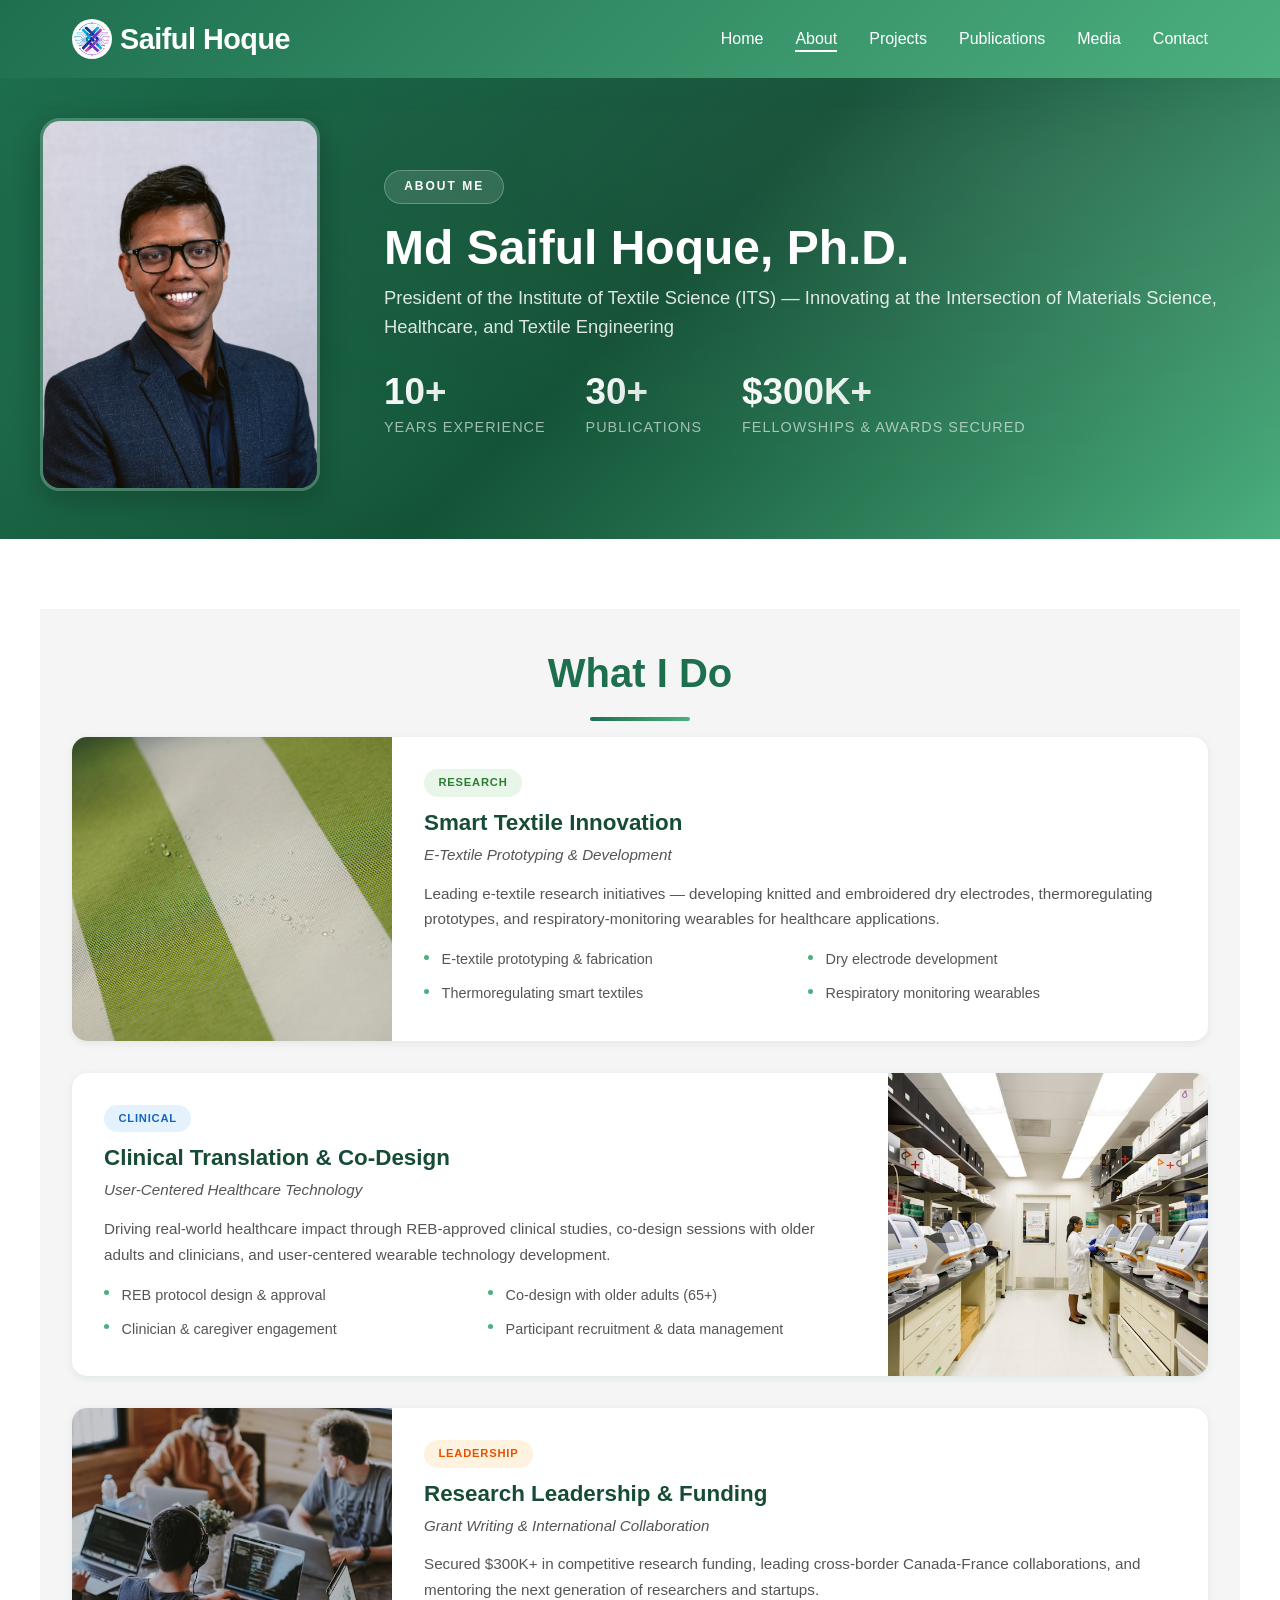
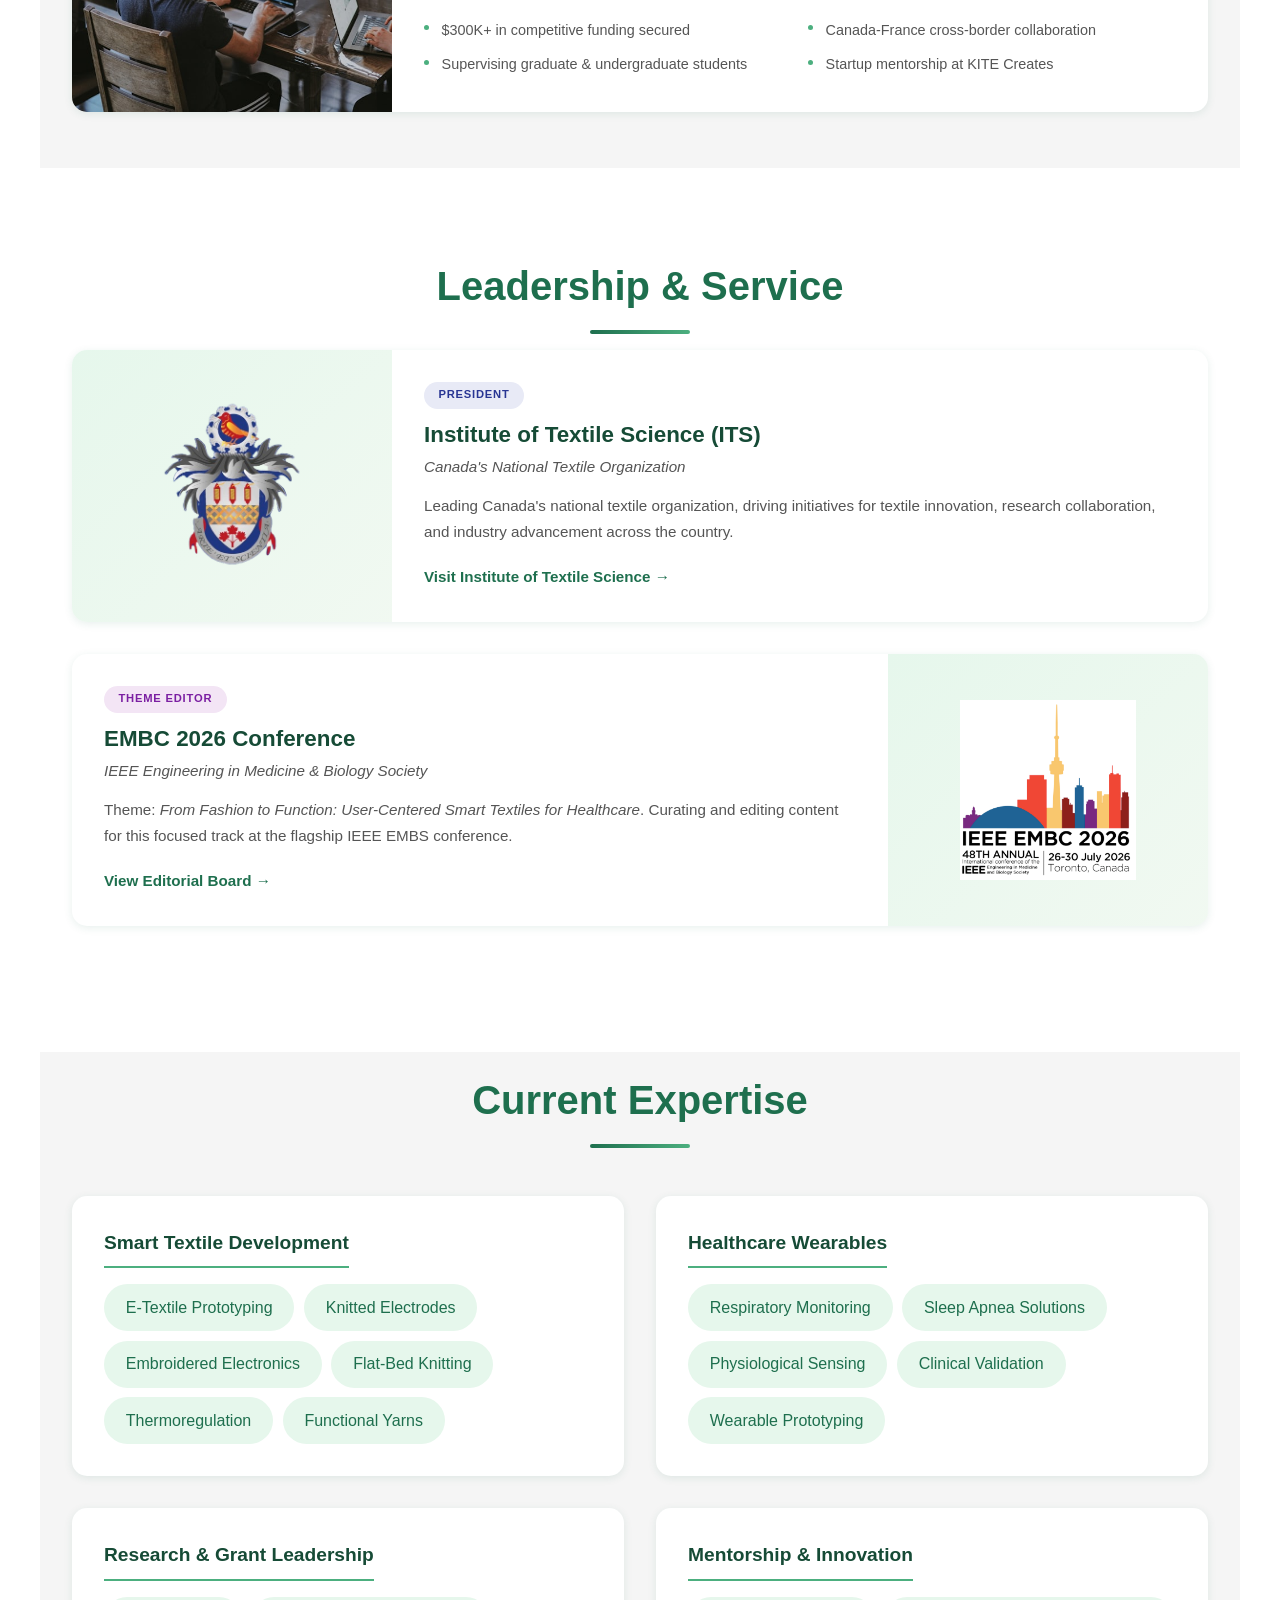
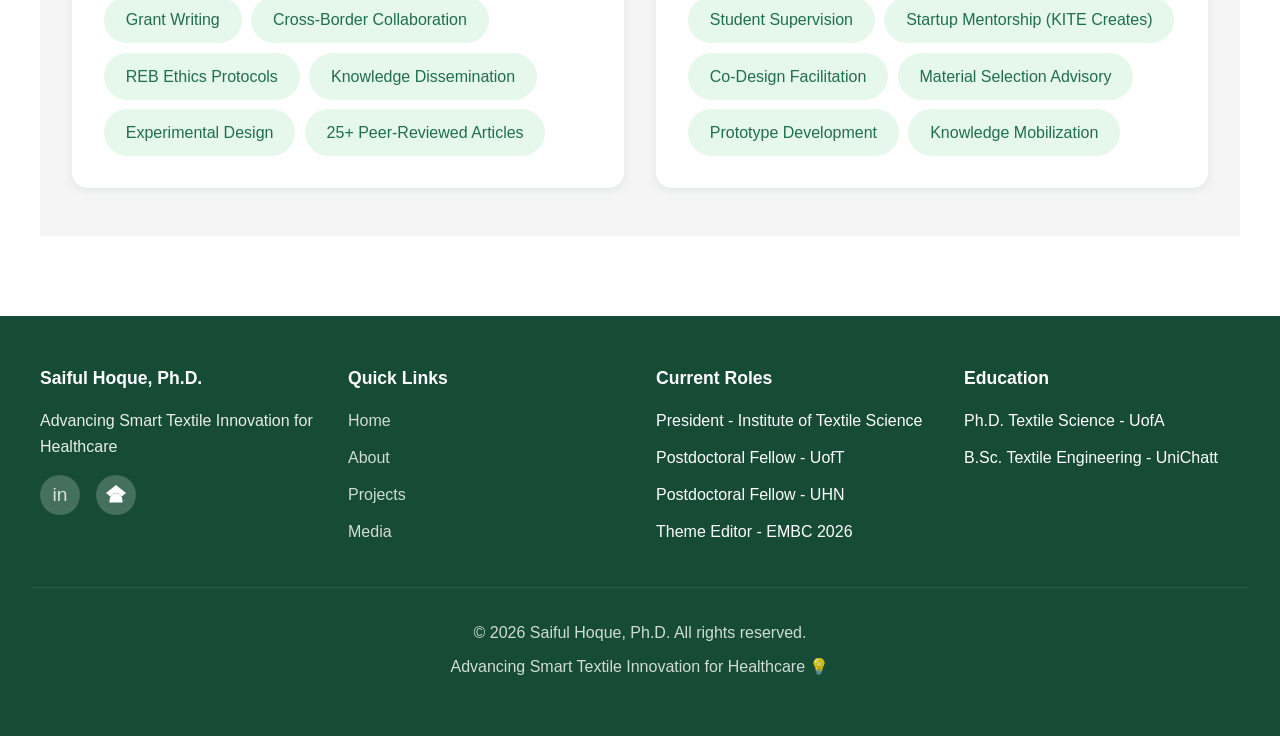
==== commit 05804d4b: "Remove personal email from contact page and all footers" ====
--- a/about.html
+++ b/about.html
@@ -203,7 +203,6 @@
                 <div class="social-links">
                     <a href="https://www.linkedin.com/in/saiful-hoque-ph-d-49674812a/" class="social-icon" title="LinkedIn" target="_blank">in</a>
                     <a href="https://scholar.google.ca/citations?user=ODAR890AAAAJ&hl=en&oi=ao" class="social-icon" title="Google Scholar" target="_blank"><svg viewBox="0 0 24 24" width="20" height="20" fill="white" xmlns="http://www.w3.org/2000/svg"><path d="M5.242 13.769L0 9.5 12 0l12 9.5-5.242 4.269C17.548 11.249 14.978 9.5 12 9.5c-2.977 0-5.548 1.748-6.758 4.269z"/><path d="M12 10a7 7 0 0 0-6.758 4.269l-.2.001C4.472 16.821 4 18.812 4 21h16c0-2.188-.472-4.179-1.042-6.73l-.2-.001A7 7 0 0 0 12 10z"/></svg></a>
-                    <a href="mailto:saiful.uofa@gmail.com" class="social-icon" title="Email" target="_blank">✉️</a>
                 </div>
             </div>
 
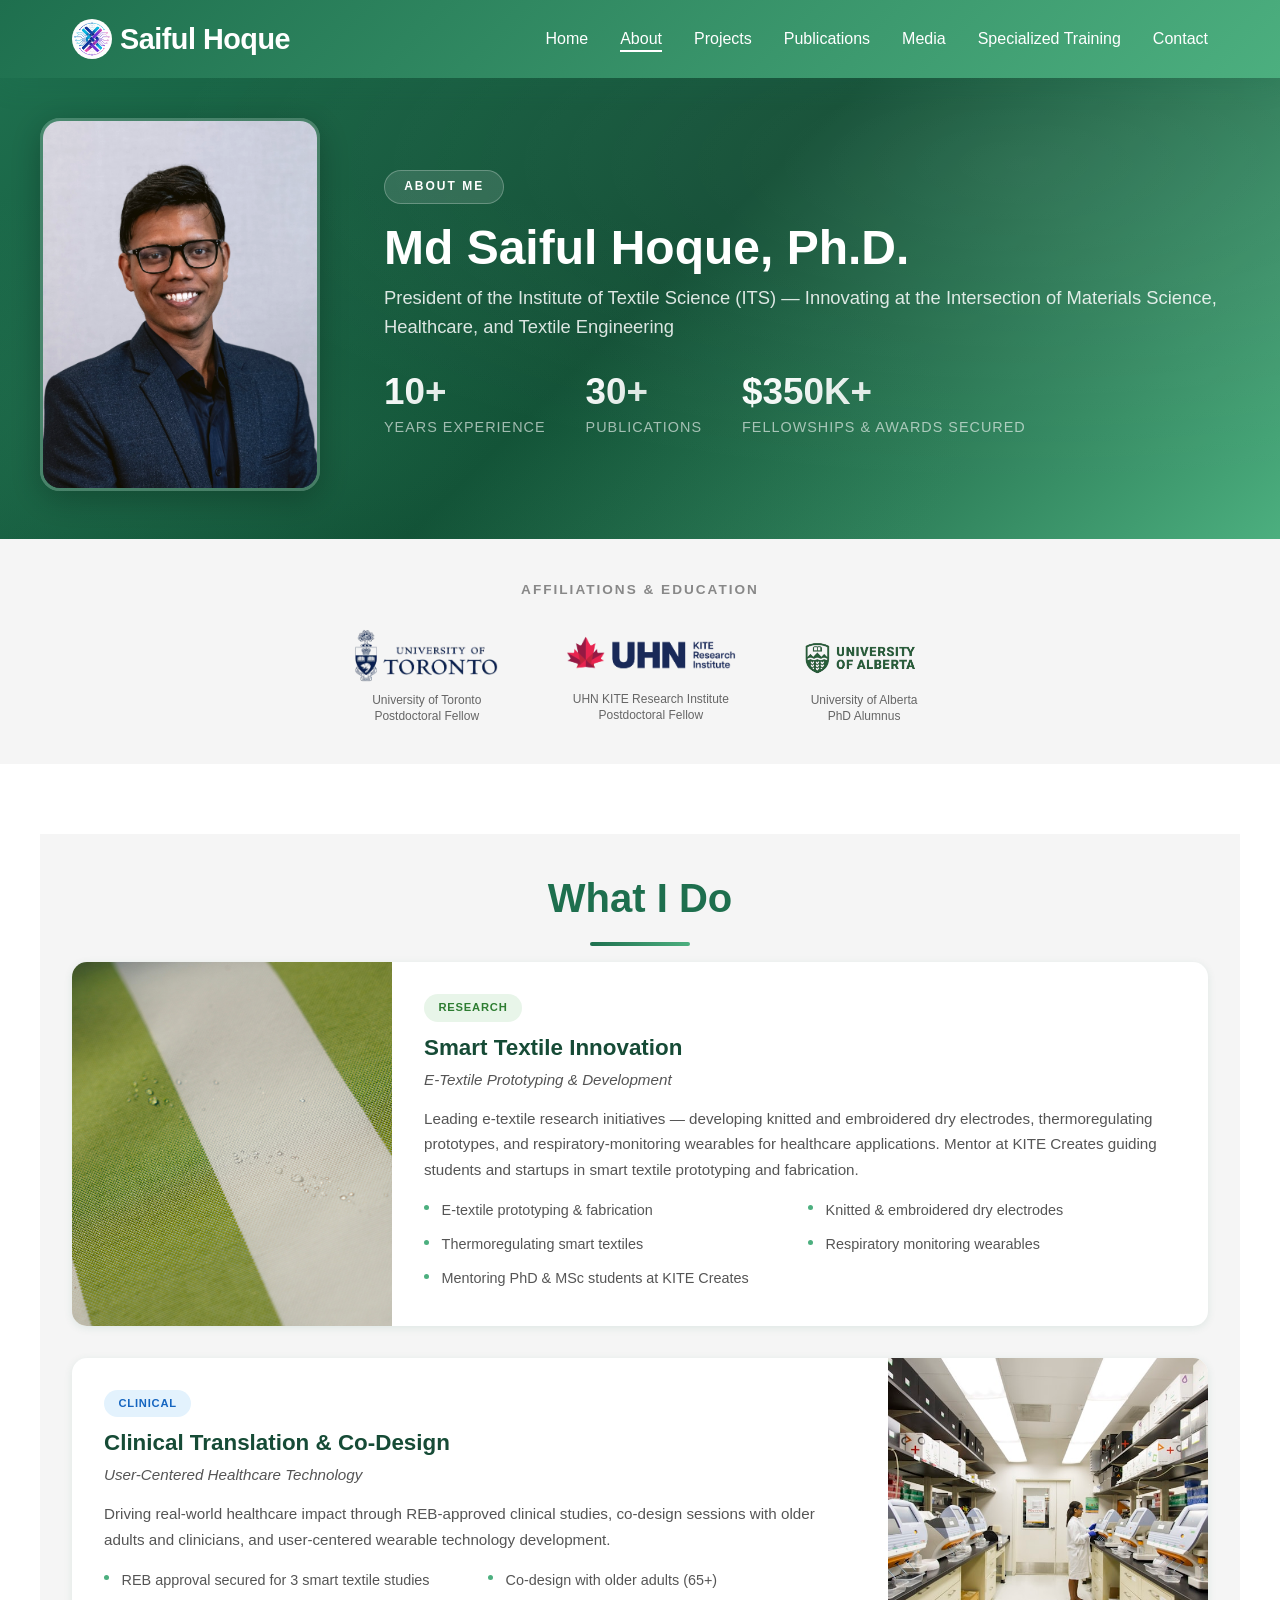
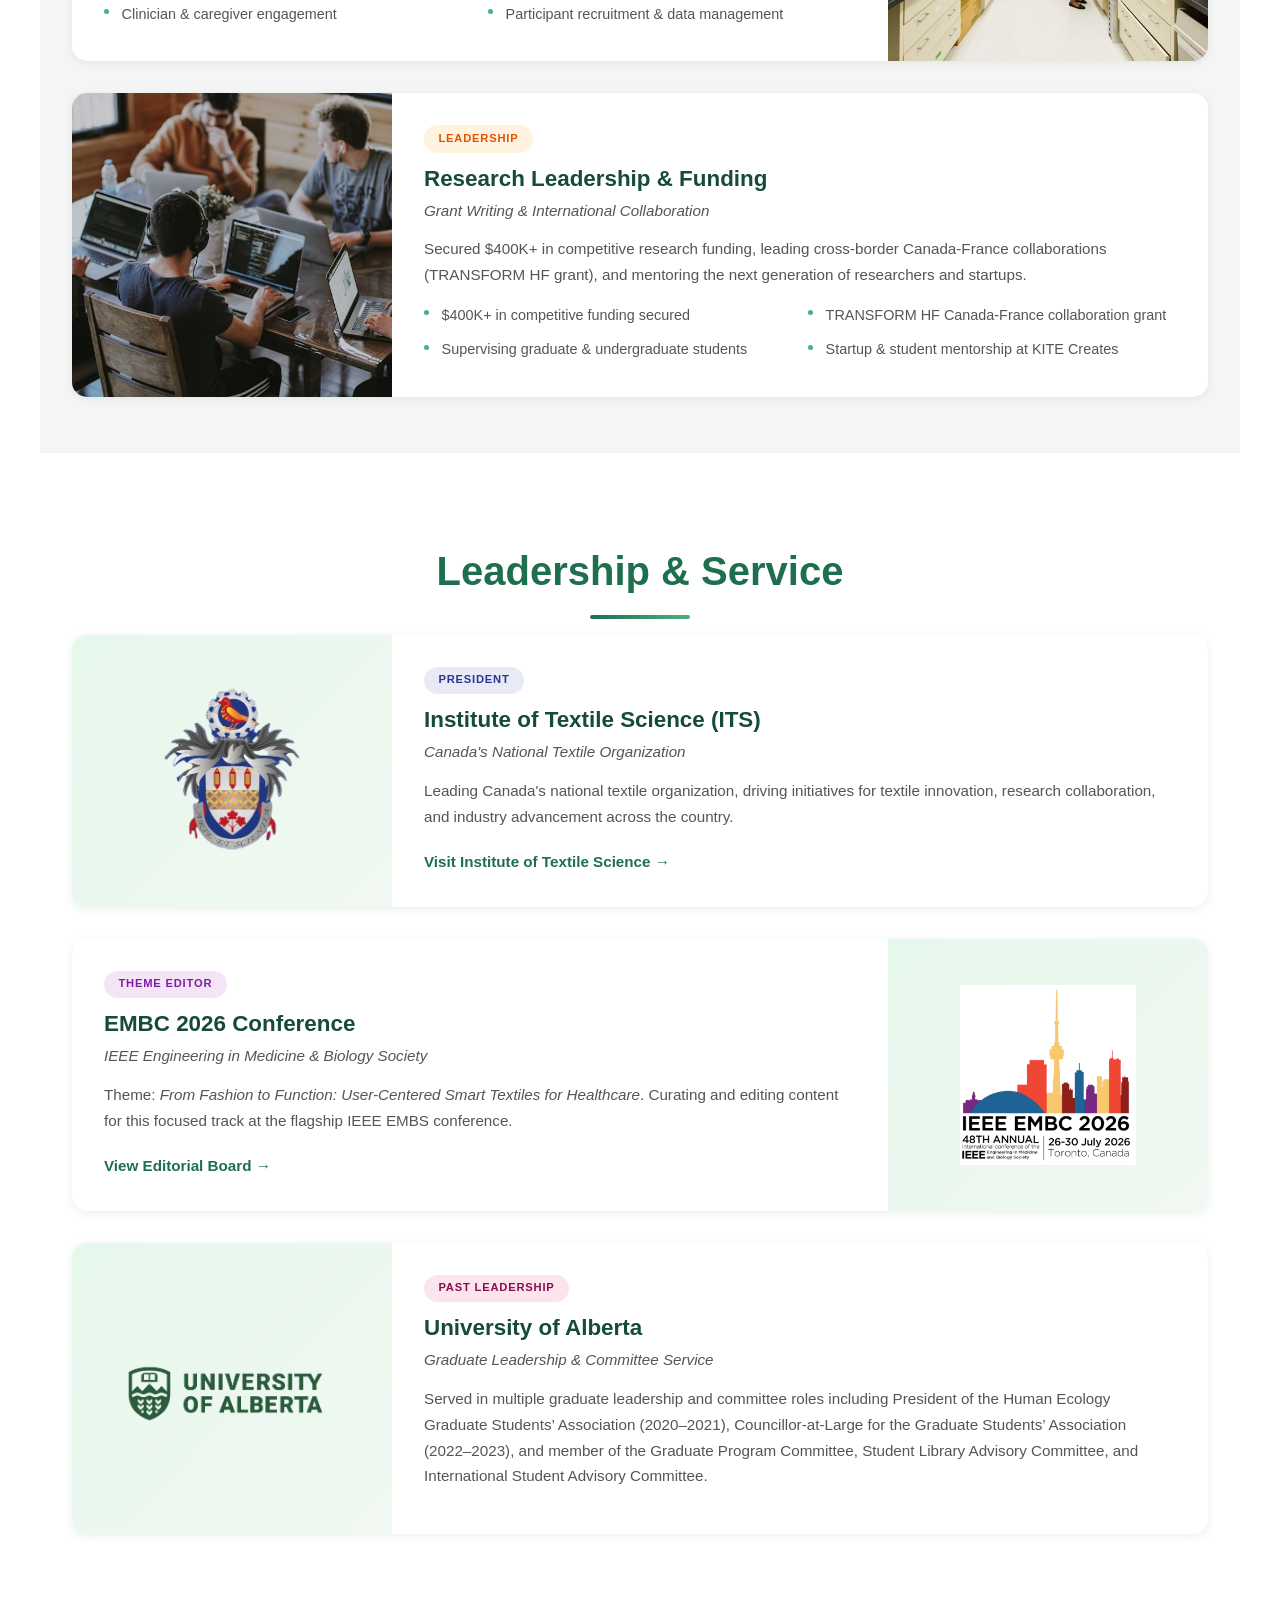
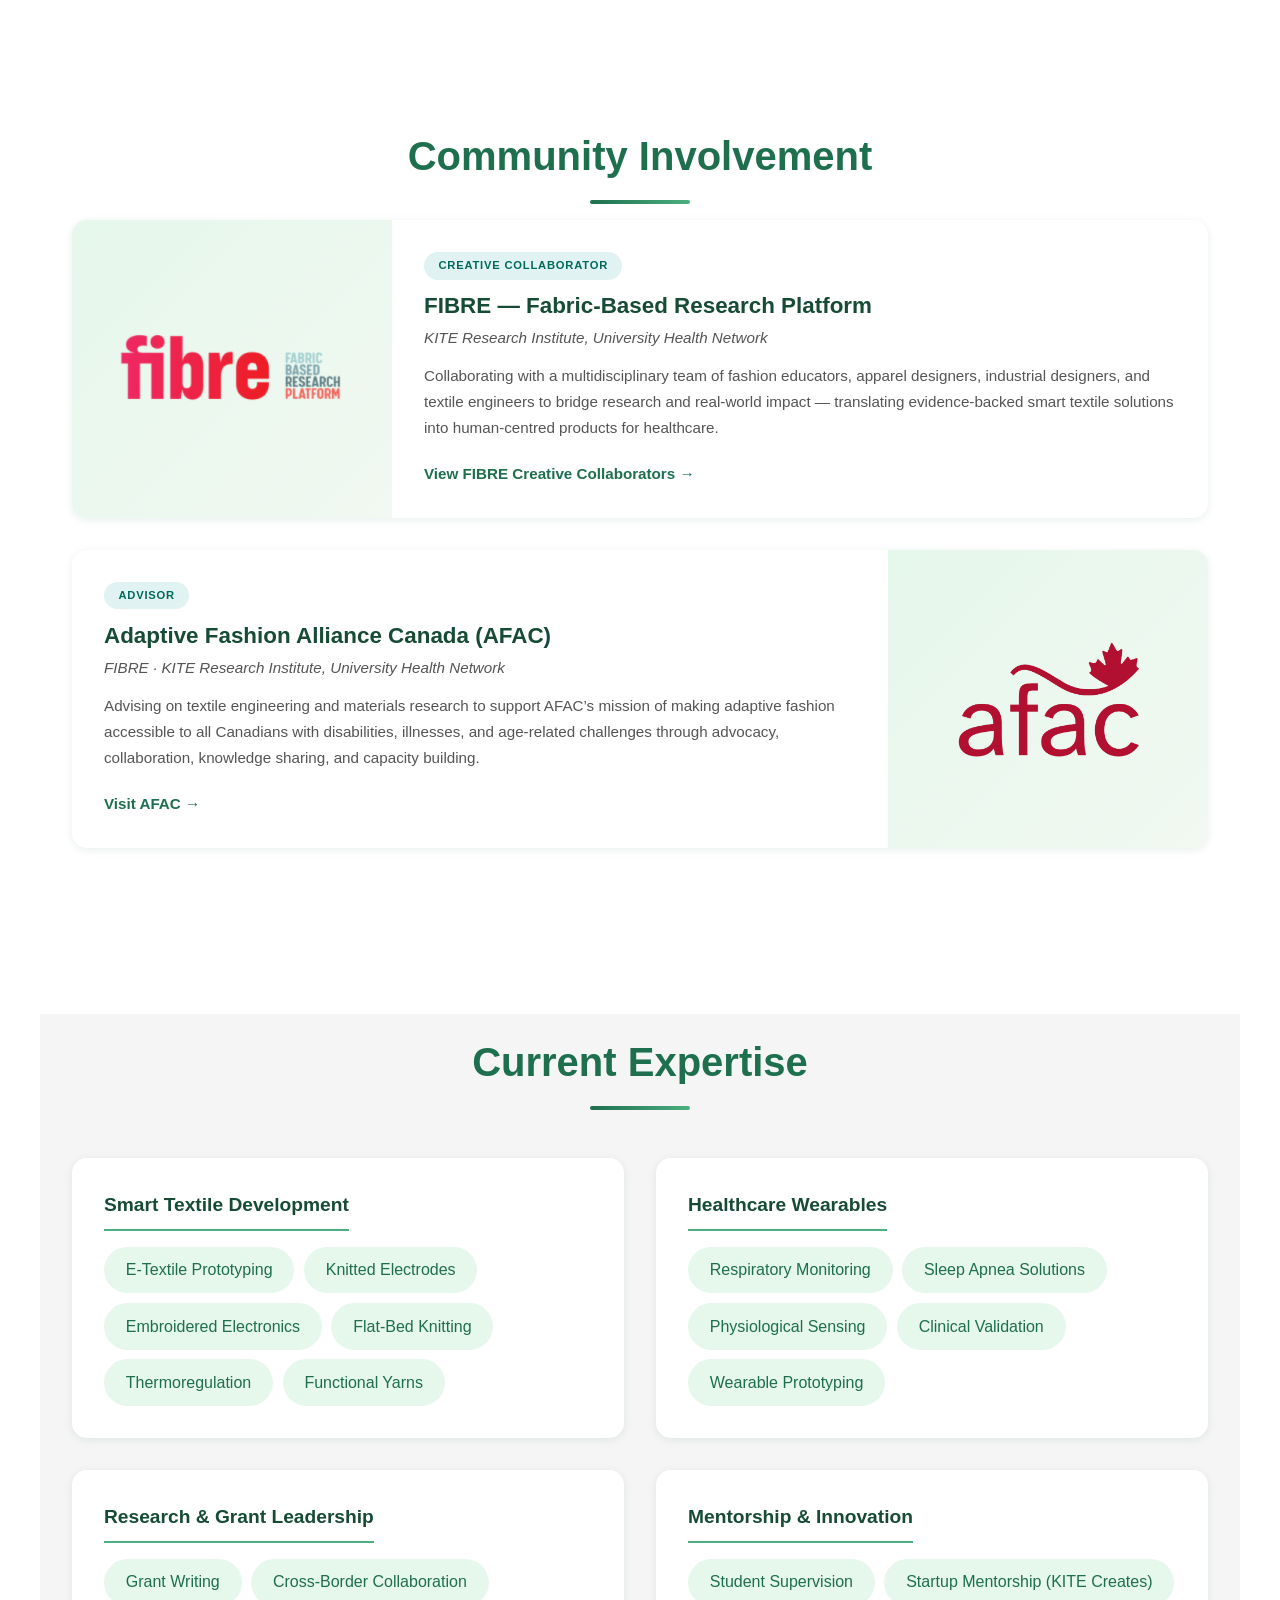
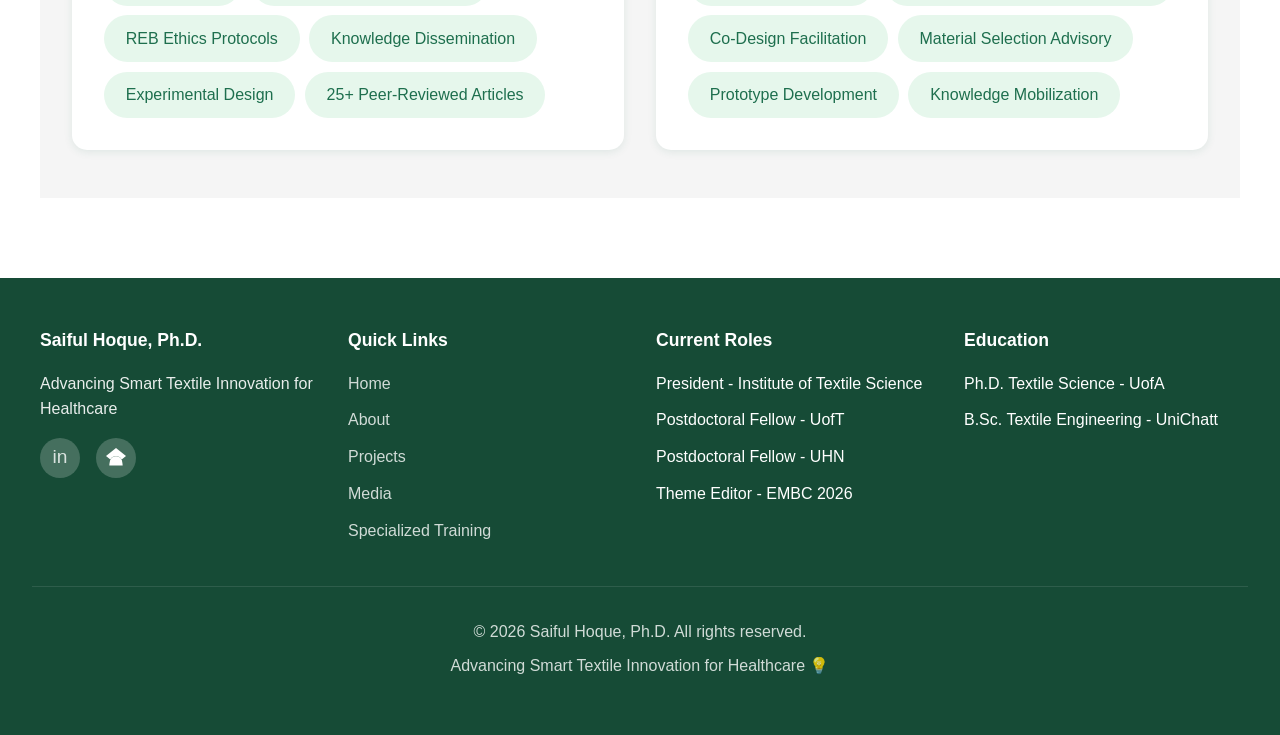
==== commit a2d01173: "Add ENSAIT images, talk photos, EPIC-AT; update logos, nav, mobile responsiveness" ====
--- a/about.html
+++ b/about.html
@@ -20,6 +20,7 @@
                     <li><a href="projects.html">Projects</a></li>
                     <li><a href="publications.html">Publications</a></li>
                     <li><a href="media.html">Media</a></li>
+                    <li><a href="specialized-training.html">Specialized Training</a></li>
                     <li><a href="contact.html">Contact</a></li>
                 </ul>
             </nav>
@@ -50,10 +51,28 @@
                         <span class="stat-label">Publications</span>
                     </div>
                     <div class="stat-item">
-                        <span class="stat-number">$300K+</span>
+                        <span class="stat-number">$350K+</span>
                         <span class="stat-label">Fellowships & Awards Secured</span>
                     </div>
                 </div>
+            </div>
+        </div>
+    </section>
+
+    <section class="affiliations-section">
+        <h3>Affiliations &amp; Education</h3>
+        <div class="affiliations-grid">
+            <div class="affiliation-item">
+                <img src="images/uoft-logo.png" alt="University of Toronto">
+                <span class="affil-label">University of Toronto<br>Postdoctoral Fellow</span>
+            </div>
+            <div class="affiliation-item">
+                <img src="images/uhn-kite-logo.png" alt="UHN KITE">
+                <span class="affil-label">UHN KITE Research Institute<br>Postdoctoral Fellow</span>
+            </div>
+            <div class="affiliation-item">
+                <img src="images/ualberta-logo.png" alt="University of Alberta">
+                <span class="affil-label">University of Alberta<br>PhD Alumnus</span>
             </div>
         </div>
     </section>
@@ -69,12 +88,13 @@
                 <span class="about-card-tag card-tag-research">Research</span>
                 <h3>Smart Textile Innovation</h3>
                 <p class="about-card-source">E-Textile Prototyping & Development</p>
-                <p>Leading e-textile research initiatives — developing knitted and embroidered dry electrodes, thermoregulating prototypes, and respiratory-monitoring wearables for healthcare applications.</p>
+                <p>Leading e-textile research initiatives — developing knitted and embroidered dry electrodes, thermoregulating prototypes, and respiratory-monitoring wearables for healthcare applications. Mentor at KITE Creates guiding students and startups in smart textile prototyping and fabrication.</p>
                 <ul>
                     <li>E-textile prototyping & fabrication</li>
-                    <li>Dry electrode development</li>
+                    <li>Knitted & embroidered dry electrodes</li>
                     <li>Thermoregulating smart textiles</li>
                     <li>Respiratory monitoring wearables</li>
+                    <li>Mentoring PhD & MSc students at KITE Creates</li>
                 </ul>
             </div>
         </div>
@@ -89,7 +109,7 @@
                 <p class="about-card-source">User-Centered Healthcare Technology</p>
                 <p>Driving real-world healthcare impact through REB-approved clinical studies, co-design sessions with older adults and clinicians, and user-centered wearable technology development.</p>
                 <ul>
-                    <li>REB protocol design & approval</li>
+                    <li>REB approval secured for 3 smart textile studies</li>
                     <li>Co-design with older adults (65+)</li>
                     <li>Clinician & caregiver engagement</li>
                     <li>Participant recruitment & data management</li>
@@ -105,12 +125,12 @@
                 <span class="about-card-tag card-tag-leadership">Leadership</span>
                 <h3>Research Leadership & Funding</h3>
                 <p class="about-card-source">Grant Writing & International Collaboration</p>
-                <p>Secured $300K+ in competitive research funding, leading cross-border Canada-France collaborations, and mentoring the next generation of researchers and startups.</p>
-                <ul>
-                    <li>$300K+ in competitive funding secured</li>
-                    <li>Canada-France cross-border collaboration</li>
+                <p>Secured $400K+ in competitive research funding, leading cross-border Canada-France collaborations (TRANSFORM HF grant), and mentoring the next generation of researchers and startups.</p>
+                <ul>
+                    <li>$400K+ in competitive funding secured</li>
+                    <li>TRANSFORM HF Canada-France collaboration grant</li>
                     <li>Supervising graduate & undergraduate students</li>
-                    <li>Startup mentorship at KITE Creates</li>
+                    <li>Startup & student mentorship at KITE Creates</li>
                 </ul>
             </div>
         </div>
@@ -142,6 +162,48 @@
                 <p class="about-card-source">IEEE Engineering in Medicine & Biology Society</p>
                 <p>Theme: <em>From Fashion to Function: User-Centered Smart Textiles for Healthcare</em>. Curating and editing content for this focused track at the flagship IEEE EMBS conference.</p>
                 <a href="https://embc.embs.org/2026/editorial-board/" target="_blank" rel="noopener" class="about-card-link">View Editorial Board →</a>
+            </div>
+        </div>
+
+        <div class="about-card">
+            <div class="about-card-img about-card-img-logo">
+                <img src="images/ualberta-logo.png" alt="University of Alberta">
+            </div>
+            <div class="about-card-content">
+                <span class="about-card-tag card-tag-past">Past Leadership</span>
+                <h3>University of Alberta</h3>
+                <p class="about-card-source">Graduate Leadership & Committee Service</p>
+                <p>Served in multiple graduate leadership and committee roles including President of the Human Ecology Graduate Students&rsquo; Association (2020&ndash;2021), Councillor-at-Large for the Graduate Students&rsquo; Association (2022&ndash;2023), and member of the Graduate Program Committee, Student Library Advisory Committee, and International Student Advisory Committee.</p>
+            </div>
+        </div>
+    </section>
+
+    <section class="page-section">
+        <h2 class="section-title">Community Involvement</h2>
+
+        <div class="about-card">
+            <div class="about-card-img about-card-img-logo">
+                <img src="images/fibre-logo.png" alt="FIBRE">
+            </div>
+            <div class="about-card-content">
+                <span class="about-card-tag card-tag-volunteer">Creative Collaborator</span>
+                <h3>FIBRE &mdash; Fabric-Based Research Platform</h3>
+                <p class="about-card-source">KITE Research Institute, University Health Network</p>
+                <p>Collaborating with a multidisciplinary team of fashion educators, apparel designers, industrial designers, and textile engineers to bridge research and real-world impact — translating evidence-backed smart textile solutions into human-centred products for healthcare.</p>
+                <a href="https://kite-uhn.com/fibre/creative-collaborators" target="_blank" rel="noopener" class="about-card-link">View FIBRE Creative Collaborators &rarr;</a>
+            </div>
+        </div>
+
+        <div class="about-card">
+            <div class="about-card-img about-card-img-logo">
+                <img src="images/afac-logo.png" alt="AFAC">
+            </div>
+            <div class="about-card-content">
+                <span class="about-card-tag card-tag-volunteer">Advisor</span>
+                <h3>Adaptive Fashion Alliance Canada (AFAC)</h3>
+                <p class="about-card-source">FIBRE &middot; KITE Research Institute, University Health Network</p>
+                <p>Advising on textile engineering and materials research to support AFAC&rsquo;s mission of making adaptive fashion accessible to all Canadians with disabilities, illnesses, and age-related challenges through advocacy, collaboration, knowledge sharing, and capacity building.</p>
+                <a href="https://kite-uhn.com/fibre/afac" target="_blank" rel="noopener" class="about-card-link">Visit AFAC &rarr;</a>
             </div>
         </div>
     </section>
@@ -213,6 +275,7 @@
                     <li><a href="about.html">About</a></li>
                     <li><a href="projects.html">Projects</a></li>
                     <li><a href="media.html">Media</a></li>
+                    <li><a href="specialized-training.html">Specialized Training</a></li>
                 </ul>
             </div>
 
--- a/styles.css
+++ b/styles.css
@@ -406,6 +406,16 @@
     color: #7B1FA2;
 }
 
+.card-tag-volunteer {
+    background: #E0F2F1;
+    color: #00695C;
+}
+
+.card-tag-past {
+    background: #FCE4EC;
+    color: #880E4F;
+}
+
 .about-card-content h3 {
     font-size: 1.4rem;
     color: var(--dark-blue);
@@ -845,6 +855,14 @@
     border: 1px solid rgba(255, 255, 255, 0.2);
 }
 
+.contact-form-iframe {
+    width: 100%;
+    height: 600px;
+    min-height: 600px;
+    border-radius: 15px;
+    background: #fff;
+}
+
 .form-group {
     margin-bottom: 1.5rem;
 }
@@ -953,6 +971,10 @@
 
     .contact-title {
         font-size: 2rem;
+    }
+
+    .contact-form-iframe {
+        height: 800px;
     }
 }
 
@@ -1316,6 +1338,7 @@
     height: 100%;
     min-height: 250px;
     border: none;
+    aspect-ratio: 16 / 9;
 }
 
 .media-content {
@@ -1756,6 +1779,11 @@
     color: #7B1FA2;
 }
 
+.award-tag.prize-tag {
+    background: #FFF8E1;
+    color: #F57F17;
+}
+
 /* ==================== CERTIFICATIONS ==================== */
 .cert-section {
     background: var(--light-gray);
@@ -2109,35 +2137,6 @@
     color: #0D47A1;
 }
 
-/* Project highlights list */
-.proj-highlights {
-    list-style: none;
-    padding: 0;
-    margin: 0 0 0.5rem;
-    display: grid;
-    grid-template-columns: 1fr 1fr;
-    gap: 0.2rem 1rem;
-}
-
-.proj-highlights li {
-    font-size: 0.85rem;
-    color: #555;
-    line-height: 1.5;
-    padding: 0.2rem 0 0.2rem 1.1rem;
-    position: relative;
-}
-
-.proj-highlights li::before {
-    content: '';
-    position: absolute;
-    left: 0;
-    top: 0.55rem;
-    width: 5px;
-    height: 5px;
-    background: var(--accent-blue);
-    border-radius: 50%;
-}
-
 /* ==================== PROJECT HERO RESPONSIVE ==================== */
 @media (max-width: 850px) {
     .project-hero {
@@ -2188,10 +2187,6 @@
     .proj-card-content p {
         overflow-wrap: break-word;
         word-break: break-word;
-    }
-
-    .proj-highlights {
-        grid-template-columns: 1fr;
     }
 
     .project-hero {
@@ -2471,7 +2466,7 @@
     }
 
     .home-featured-grid {
-        grid-template-columns: 1fr;
+        grid-template-columns: repeat(2, 1fr);
     }
 
     .home-featured h2 {
@@ -2480,6 +2475,12 @@
 
     .home-cta h2 {
         font-size: 1.8rem;
+    }
+}
+
+@media (max-width: 600px) {
+    .home-featured-grid {
+        grid-template-columns: 1fr;
     }
 }
 
@@ -2573,6 +2574,10 @@
         font-size: 1.6rem;
     }
 
+    .contact-form-iframe {
+        height: 900px;
+    }
+
     .publication-hero-content h1 {
         font-size: 1.5rem;
     }
@@ -2604,32 +2609,6 @@
     }
 }
 
-    .home-featured {
-        padding: 2.5rem 1.2rem;
-    }
-
-    .home-featured h2 {
-        font-size: 1.5rem;
-        margin-bottom: 1.5rem;
-    }
-
-    .home-card-img {
-        height: 160px;
-    }
-
-    .home-cta {
-        padding: 3rem 1.5rem;
-    }
-
-    .home-cta h2 {
-        font-size: 1.5rem;
-    }
-
-    .home-cta p {
-        font-size: 1rem;
-    }
-}
-
 /* ==================== UTILITIES ==================== */
 .text-center {
     text-align: center;
@@ -2638,3 +2617,61 @@
 ul {
     list-style: none;
 }
+
+/* ==================== AFFILIATIONS ==================== */
+.affiliations-section {
+    background: var(--light-gray);
+    padding: 2.5rem 2rem;
+    text-align: center;
+}
+
+.affiliations-section h3 {
+    font-size: 0.85rem;
+    text-transform: uppercase;
+    letter-spacing: 2px;
+    color: #888;
+    margin-bottom: 1.5rem;
+}
+
+.affiliations-grid {
+    display: flex;
+    justify-content: center;
+    align-items: center;
+    gap: 3rem;
+    flex-wrap: wrap;
+}
+
+.affiliation-item {
+    display: flex;
+    flex-direction: column;
+    align-items: center;
+    gap: 0.5rem;
+    max-width: 200px;
+}
+
+.affiliation-item img {
+    max-height: 60px;
+    max-width: 200px;
+    width: auto;
+    height: auto;
+    object-fit: contain;
+}
+
+.affiliation-item .affil-label {
+    font-size: 0.75rem;
+    color: #666;
+    text-align: center;
+    line-height: 1.3;
+}
+
+@media (max-width: 768px) {
+    .affiliations-grid {
+        gap: 2rem;
+    }
+    .affiliation-item {
+        max-width: 140px;
+    }
+    .affiliation-item img {
+        max-height: 45px;
+    }
+}
